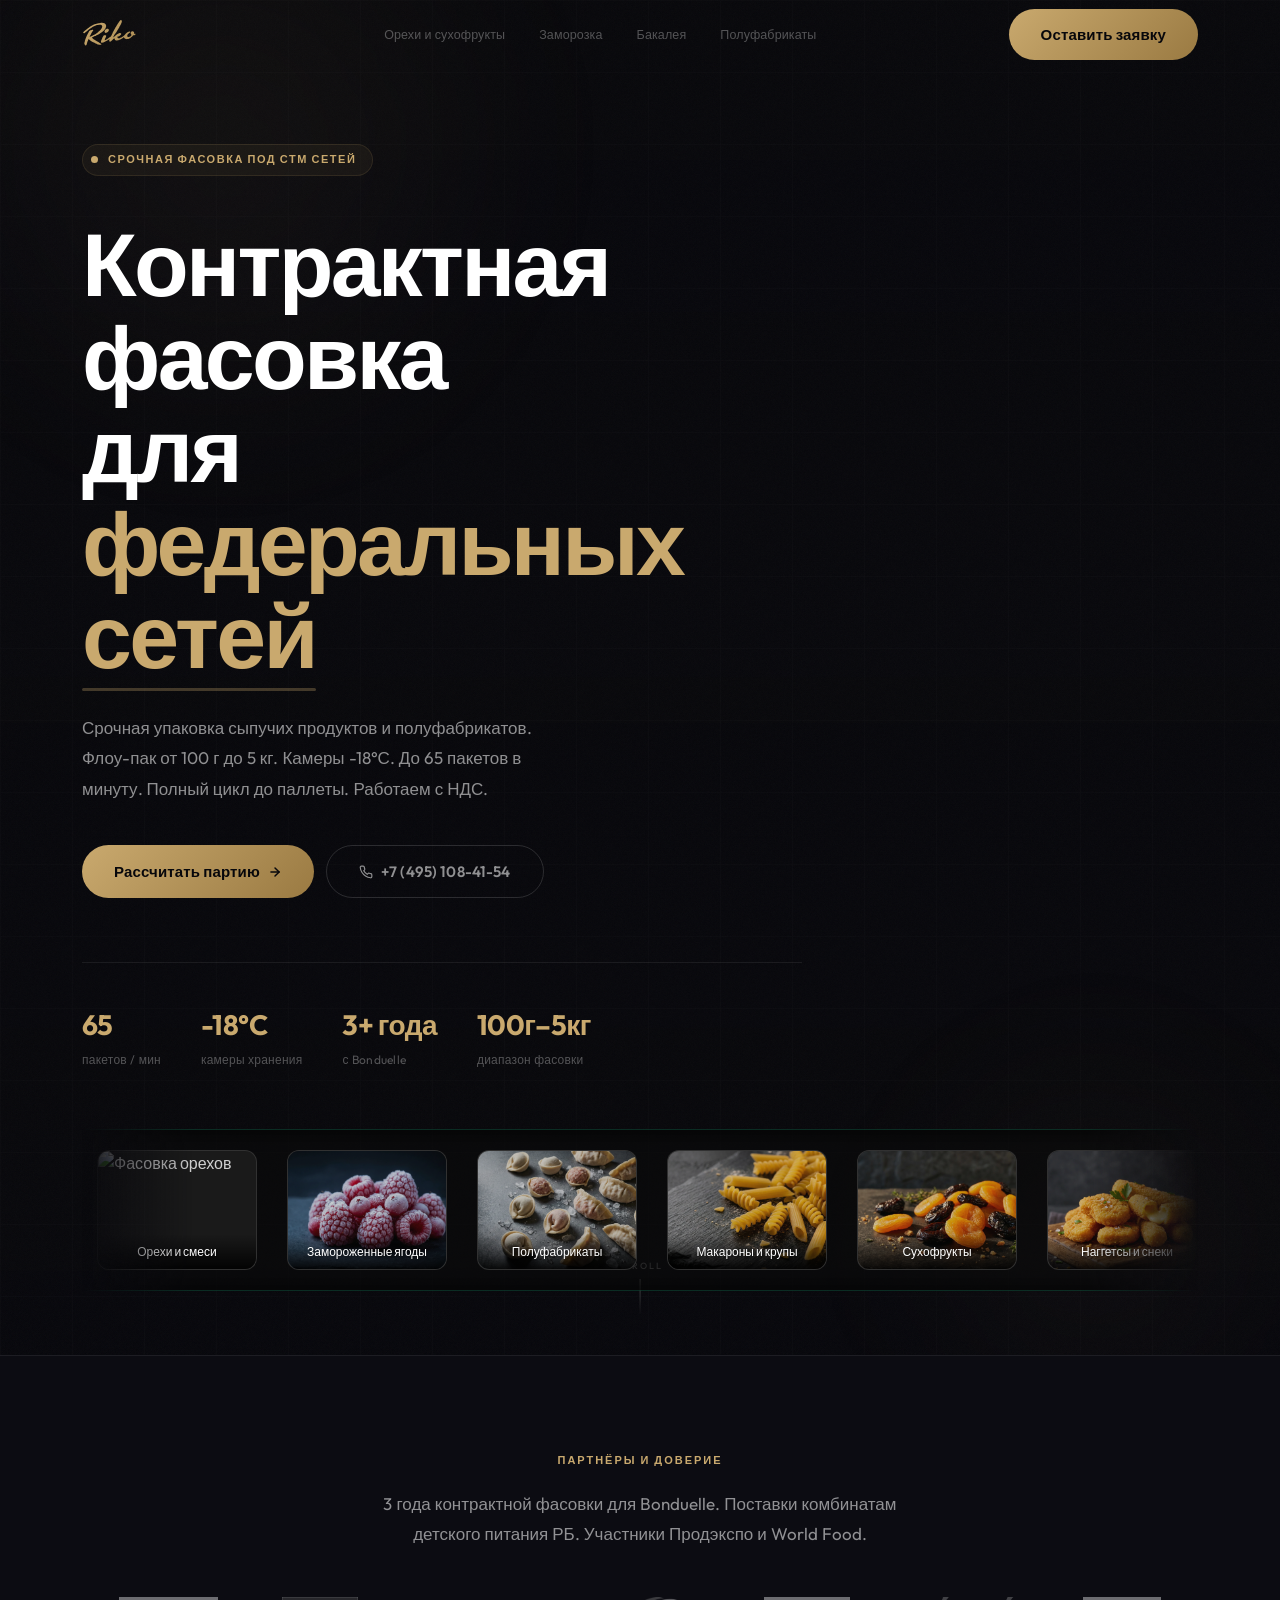
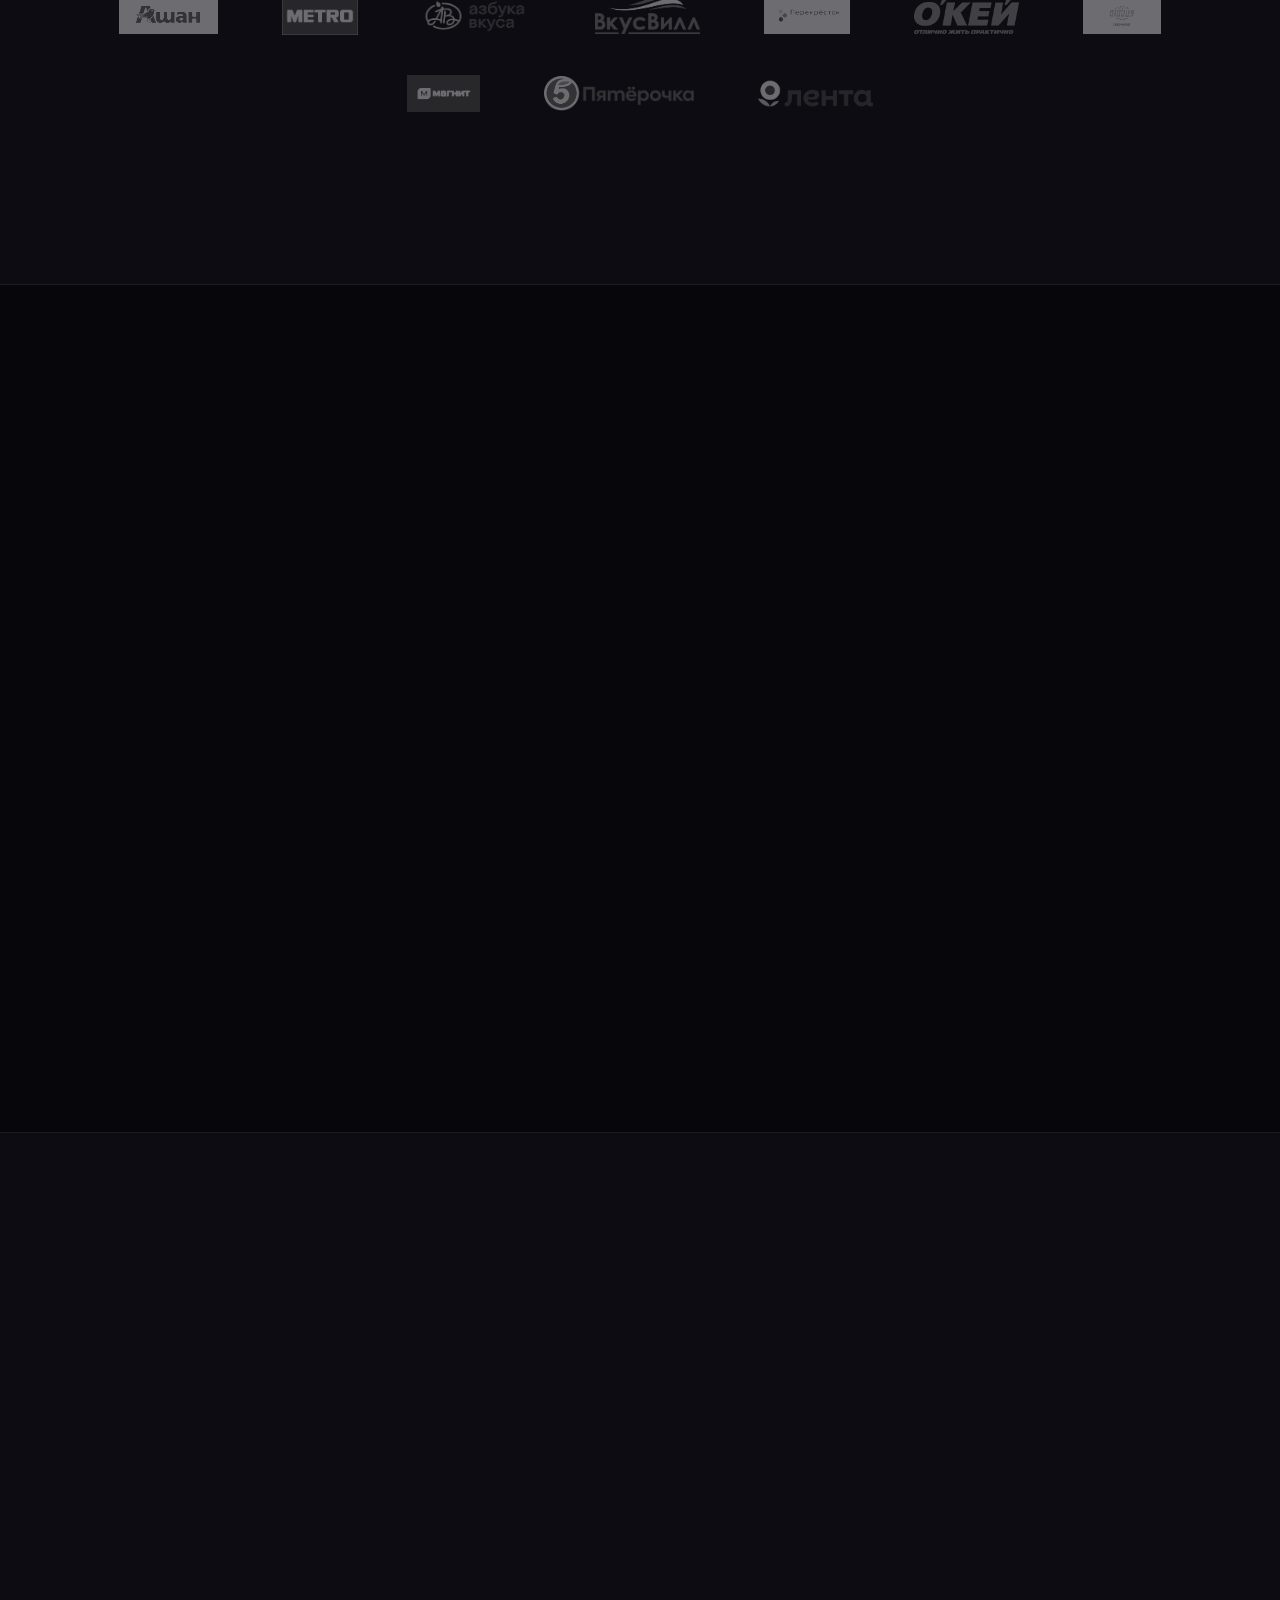
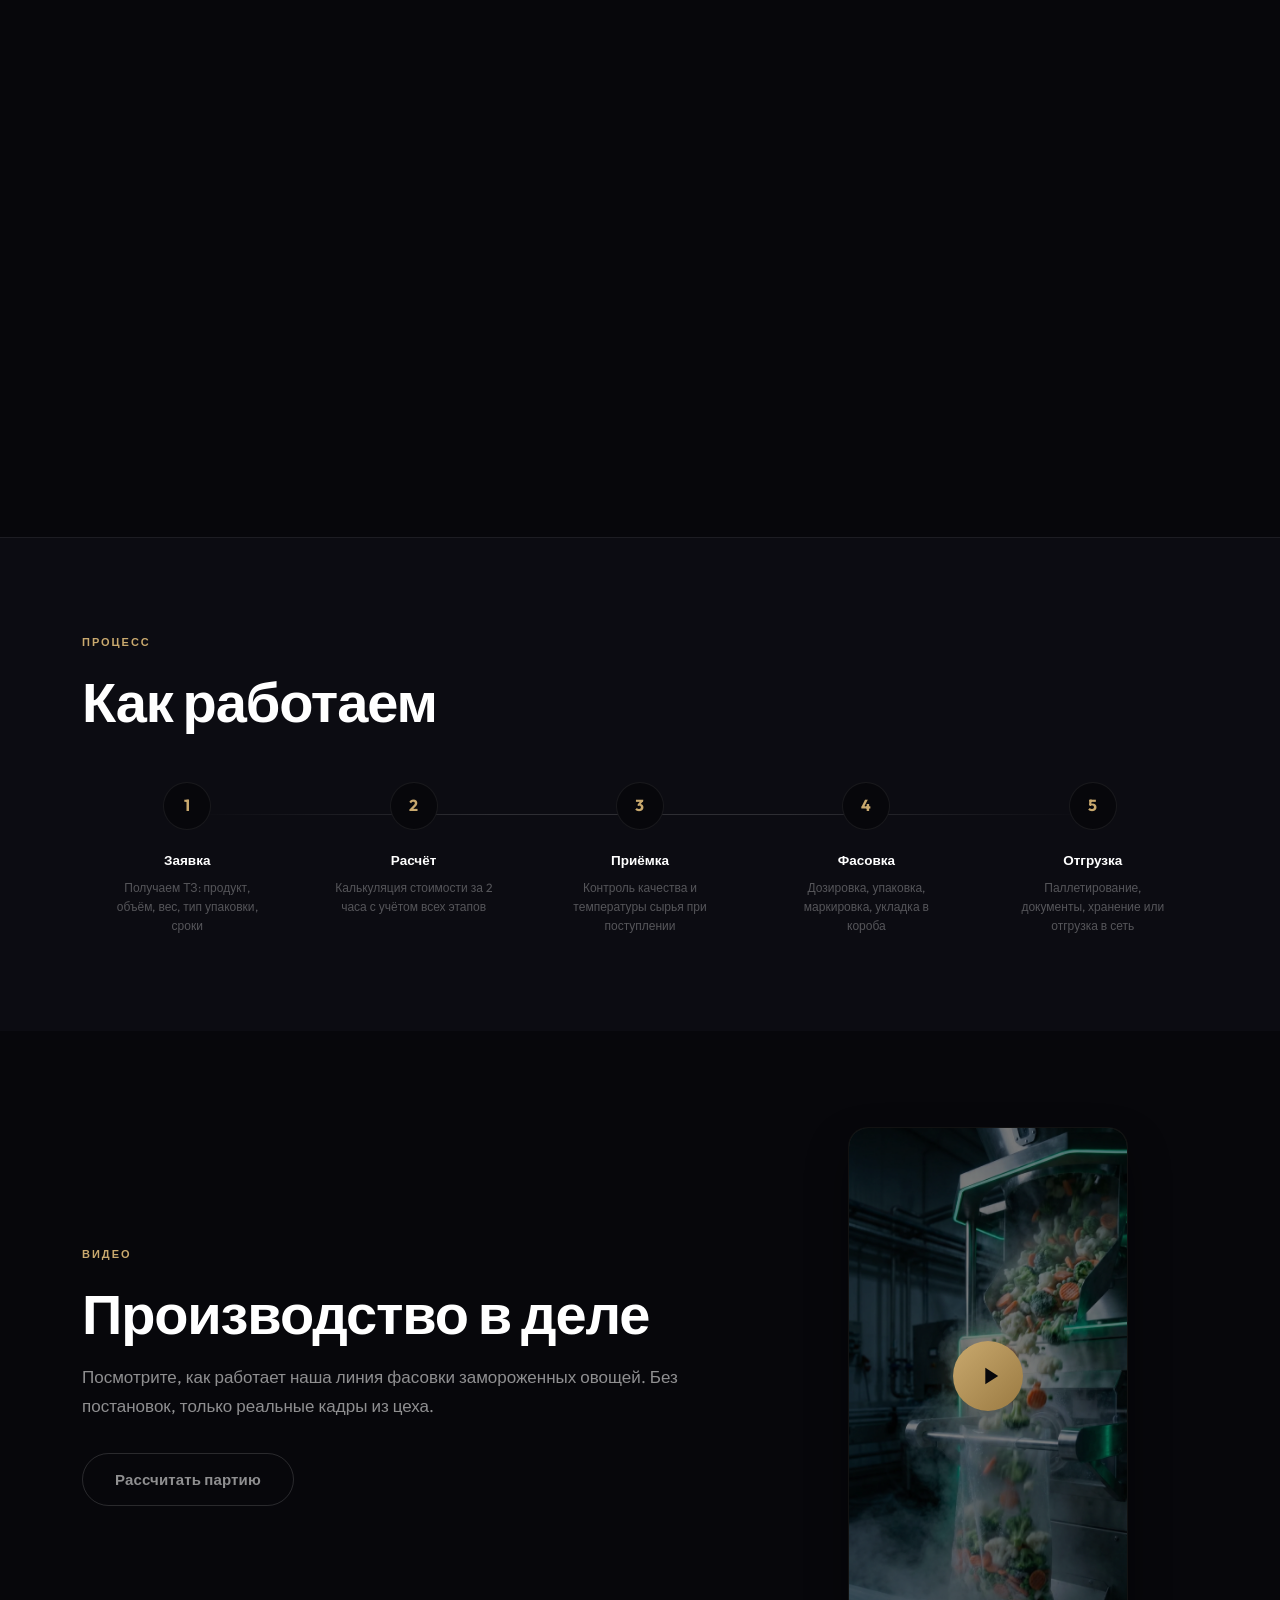
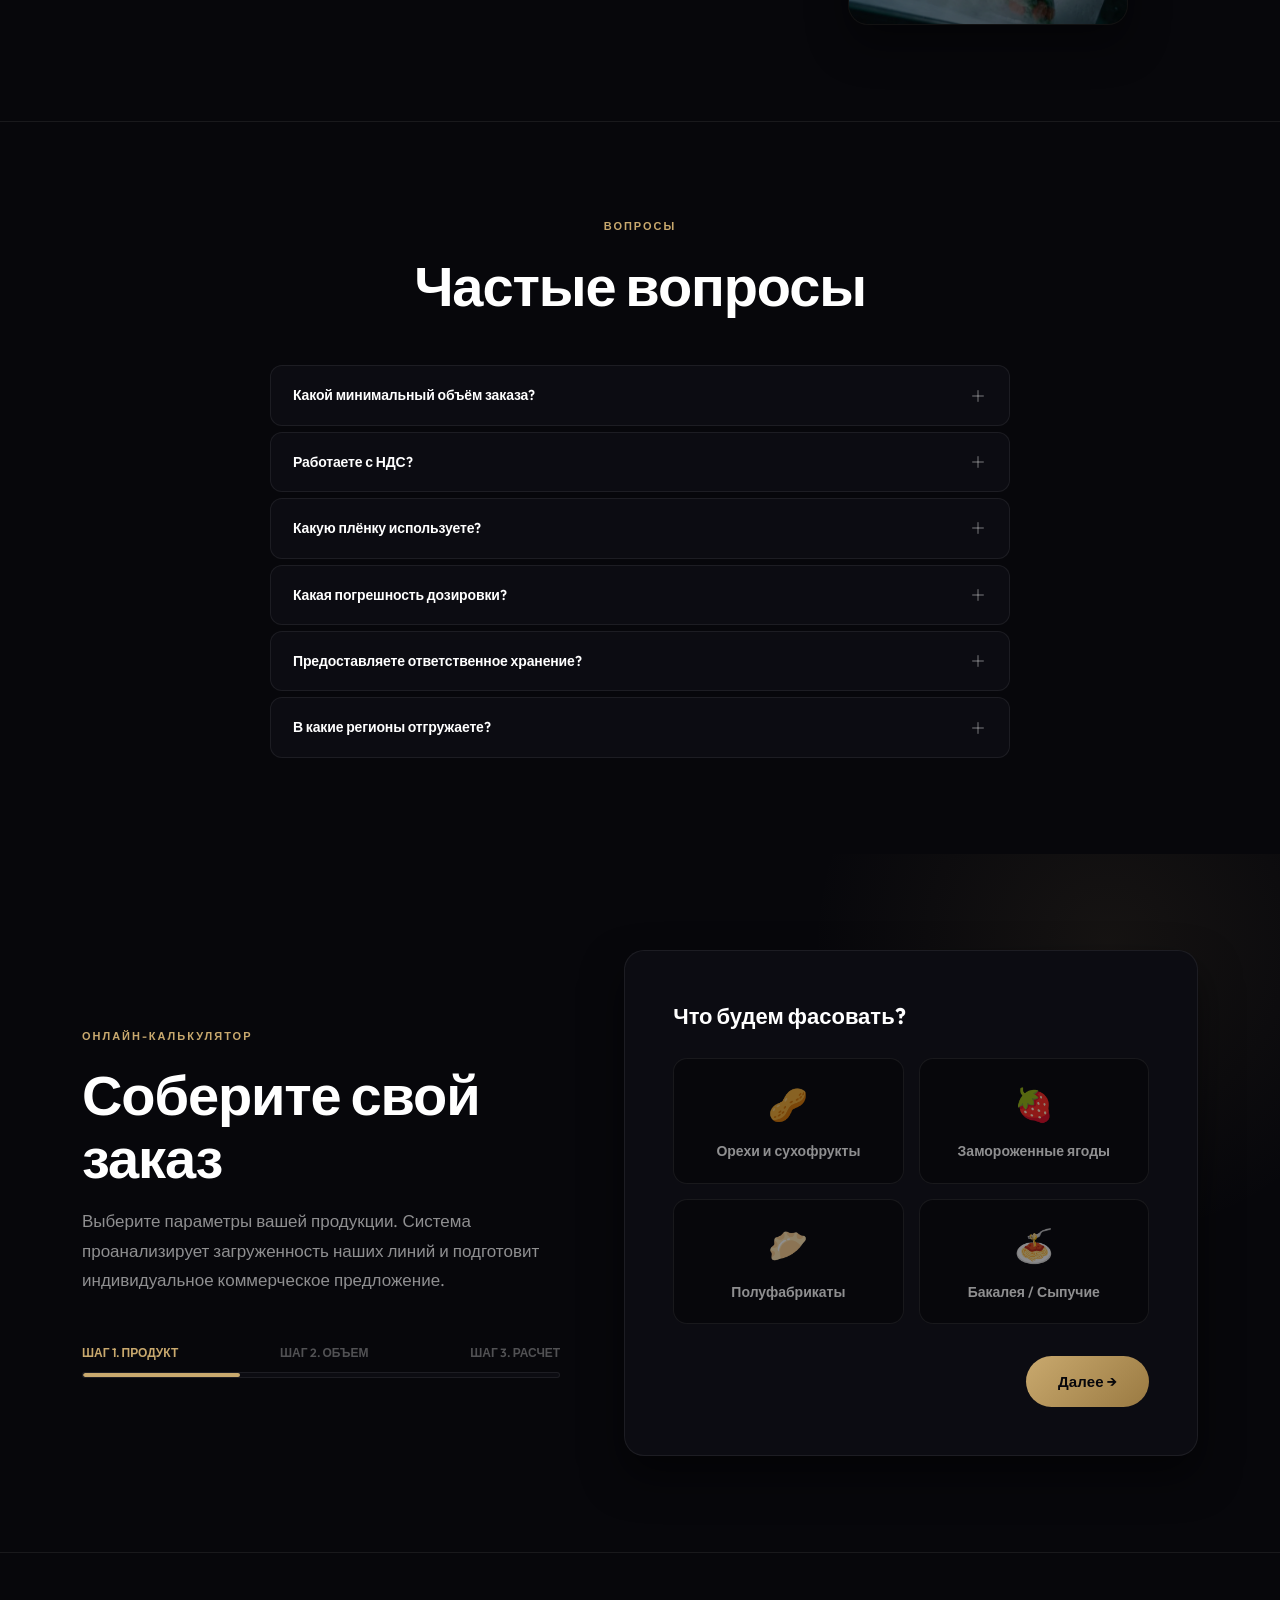
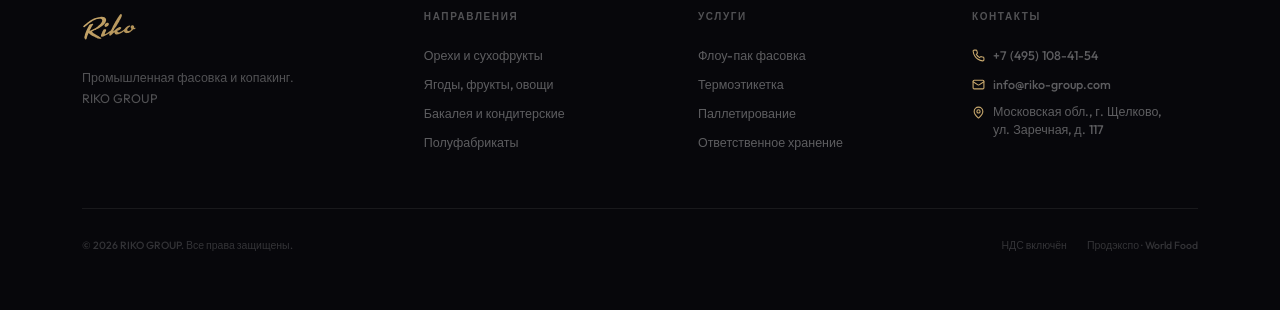
==== index.html @ 2bae49ca "start" ====
<!DOCTYPE html>
<html lang="ru">
<head>
    <meta charset="UTF-8">
    <meta name="viewport" content="width=device-width, initial-scale=1.0">
    <meta name="description" content="RIKO — контрактная промышленная фасовка и копакинг для федеральных сетей. Флоу-пак, камеры -18°С, полный цикл.">

    <title>RIKO — Промышленная фасовка и копакинг</title>

    <!-- Fonts -->
    <link rel="preconnect" href="https://fonts.googleapis.com">
    <link rel="preconnect" href="https://fonts.gstatic.com" crossorigin>
    <link href="https://fonts.googleapis.com/css2?family=Outfit:wght@300;400;500;600;700;800&display=swap" rel="stylesheet">

    <!-- Styles -->
    <link rel="stylesheet" href="css/styles.css">
</head>
<body>


<!-- ====================================================================
     NAVIGATION
     ==================================================================== -->
<nav class="nav" id="nav">
    <div class="container nav-inner">
        <a href="index.html" class="logo">
            <div class="logo-svg"></div>
        </a>

        <div class="nav-links">
            <a href="nuts.html">Орехи и сухофрукты</a>
            <a href="frozen.html">Заморозка</a>
            <a href="grocery.html">Бакалея</a>
            <a href="semifinished.html">Полуфабрикаты</a>
        </div>

        <div class="nav-right">
            <button class="btn btn-gold" onclick="document.getElementById('calc').scrollIntoView({behavior:'smooth'})">
                <span>Оставить заявку</span>
            </button>

            <button class="burger" onclick="toggleMenu()" aria-label="Открыть меню">
                <svg width="22" height="22" viewBox="0 0 24 24" fill="none" stroke="currentColor" stroke-width="2" stroke-linecap="round">
                    <path d="M4 6h16"/><path d="M4 12h16"/><path d="M4 18h16"/>
                </svg>
            </button>
        </div>
    </div>

    <div class="mobile-menu" id="mob">
        <a href="nuts.html">Орехи и сухофрукты</a>
        <a href="frozen.html">Заморозка</a>
        <a href="grocery.html">Бакалея</a>
        <a href="semifinished.html">Полуфабрикаты</a>

        <button class="btn btn-gold" style="margin-top: 1.5rem; width: 100%; justify-content: center;" onclick="toggleMenu(); document.getElementById('calc').scrollIntoView({behavior:'smooth'});">
            Оставить заявку
        </button>
    </div>
</nav>

<!-- ====================================================================
     HERO
     ==================================================================== -->
<section class="hero">

    <div class="hero-bg">
        <div class="hero-grid"></div>
        <div class="hero-noise"></div>
    </div>

    <div class="container" style="position:relative; z-index:2; padding-top:9rem; padding-bottom:4rem;">
        <div class="hero-content">

            <div class="hero-label">
                <div class="hero-label-dot"></div>
                <span>СРОЧНАЯ ФАСОВКА ПОД СТМ СЕТЕЙ</span>
            </div>

            <h1>
                Контрактная фасовка<br>
                для <span class="hl">федеральных сетей</span>
            </h1>

            <p class="hero-sub">
                Срочная упаковка сыпучих продуктов и полуфабрикатов. Флоу-пак от 100 г до 5 кг.
                Камеры -18°С. До 65 пакетов в минуту. Полный цикл до паллеты. Работаем с НДС.
            </p>

            <div class="hero-btns">
                <button class="btn btn-gold" onclick="document.getElementById('calc').scrollIntoView({behavior:'smooth'})">
    Рассчитать партию
                    <svg viewBox="0 0 24 24" fill="none" stroke="currentColor" stroke-width="2.5" stroke-linecap="round">
                        <path d="M5 12h14"/>
                        <path d="m12 5 7 7-7 7"/>
                    </svg>
                </button>
                <button class="btn btn-outline">
                    <svg viewBox="0 0 24 24" fill="none" stroke="currentColor" stroke-width="2" stroke-linecap="round">
                        <path d="M22 16.92v3a2 2 0 0 1-2.18 2 19.79 19.79 0 0 1-8.63-3.07 19.5 19.5 0 0 1-6-6 19.79 19.79 0 0 1-3.07-8.67A2 2 0 0 1 4.11 2h3a2 2 0 0 1 2 1.72 12.84 12.84 0 0 0 .7 2.81 2 2 0 0 1-.45 2.11L8.09 9.91a16 16 0 0 0 6 6l1.27-1.27a2 2 0 0 1 2.11-.45 12.84 12.84 0 0 0 2.81.7A2 2 0 0 1 22 16.92z"/>
                    </svg>
                     +7 (495) 108-41-54
                </button>
            </div>

            <div class="hero-stats">
                <div>
                    <div class="hero-stat-val">65</div>
                    <div class="hero-stat-label">пакетов / мин</div>
                </div>
                <div>
                    <div class="hero-stat-val">-18°C</div>
                    <div class="hero-stat-label">камеры хранения</div>
                </div>
                <div>
                    <div class="hero-stat-val">3+ года</div>
                    <div class="hero-stat-label">с Bonduelle</div>
                </div>
                <div>
                    <div class="hero-stat-val">100г–5кг</div>
                    <div class="hero-stat-label">диапазон фасовки</div>
                </div>
            </div>

        </div> <div class="hero-conveyor-wrapper reveal d5">
            <div class="conveyor-overlay-left"></div>
            <div class="conveyor-overlay-right"></div>

            <div class="hero-conveyor-track">
                <div class="conveyor-item">
                    <img src="img/conveyor_nuts." alt="Фасовка орехов">
                    <span>Орехи и смеси</span>
                </div>
                <div class="conveyor-item">
                    <img src="img/conveyor_berries.webp" alt="Замороженные ягоды">
                    <span>Замороженные ягоды</span>
                </div>
                 <div class="conveyor-item">
                    <img src="img/conveyor_dumplings.webp" alt="Пельмени и полуфабрикаты">
                    <span>Полуфабрикаты</span>
                </div>
                <div class="conveyor-item">
                    <img src="img/conveyor_pasta.webp" alt="Макароны">
                    <span>Макароны и крупы</span>
                </div>
                 <div class="conveyor-item">
                    <img src="img/conveyor_dried_fruits.webp" alt="Сухофрукты курага">
                    <span>Сухофрукты</span>
                </div>
                 <div class="conveyor-item">
                    <img src="img/conveyor_nuggets.webp" alt="Наггетсы">
                    <span>Наггетсы и снеки</span>
                </div>

                <div class="conveyor-item">
                    <img src="img/conveyor_nuts.webp" alt="Фасовка орехов">
                    <span>Орехи и смеси</span>
                </div>
                <div class="conveyor-item">
                    <img src="img/conveyor_berries.webp" alt="Замороженные ягоды">
                    <span>Замороженные ягоды</span>
                </div>
                 <div class="conveyor-item">
                    <img src="img/conveyor_dumplings.webp" alt="Пельмени и полуфабрикаты">
                    <span>Полуфабрикаты</span>
                </div>
                <div class="conveyor-item">
                    <img src="img/conveyor_pasta.webp" alt="Макароны">
                    <span>Макароны и крупы</span>
                </div>
                 <div class="conveyor-item">
                    <img src="img/conveyor_dried_fruits.webp" alt="Сухофрукты курага">
                    <span>Сухофрукты</span>
                </div>
                 <div class="conveyor-item">
                    <img src="img/conveyor_nuggets.webp" alt="Наггетсы">
                    <span>Наггетсы и снеки</span>
                </div>
            </div>
        </div>

    </div> <div class="scroll-hint">
        <span>SCROLL</span>
        <div class="scroll-hint-line"></div>
    </div>

</section>


<!-- ====================================================================
     TRUST / SOCIAL PROOF
     ==================================================================== -->
<section class="trust section">
    <div class="container">

        <!-- Header -->
        <div class="trust-header reveal">
            <p class="section-tag">ПАРТНЁРЫ И ДОВЕРИЕ</p>
            <p class="section-desc">
                3 года контрактной фасовки для Bonduelle. Поставки комбинатам
                детского питания РБ. Участники Продэкспо и World Food.
            </p>
        </div>

        <!-- Partner chips -->
        <div class="partners-grid reveal d1">
            <img src="img/auchan.png" alt="Ашан" class="partner-logo">
            <img src="img/metro.png" alt="Метро" class="partner-logo">
            <img src="img/azbuka-vkusa.png" alt="Азбука Вкуса" class="partner-logo">
            <img src="img/vkusvill.png" alt="ВкусВилл" class="partner-logo">
            <img src="img/perekrestok.png" alt="Перекрёсток" class="partner-logo">
            <img src="img/okey.png" alt="О'КЕЙ" class="partner-logo">
            <img src="img/globus.png" alt="Глобус" class="partner-logo">
            <img src="img/magnit.png" alt="Магнит" class="partner-logo">
            <img src="img/pyaterochka.png" alt="Пятёрочка" class="partner-logo">
            <img src="img/lenta.png" alt="Лента" class="partner-logo">
        </div>

        <!-- Badges -->
        <div class="trust-badges reveal d2">
            <div class="trust-badge">
                <svg viewBox="0 0 24 24" fill="none" stroke="currentColor" stroke-width="2" stroke-linecap="round">
                    <path d="M6 9H4.5a2.5 2.5 0 0 1 0-5H6"/>
                    <path d="M18 9h1.5a2.5 2.5 0 0 0 0-5H18"/>
                    <path d="M4 22h16"/>
                    <path d="M10 14.66V17c0 .55-.47.98-.97 1.21C7.85 18.75 7 20.24 7 22"/>
                    <path d="M14 14.66V17c0 .55.47.98.97 1.21C16.15 18.75 17 20.24 17 22"/>
                    <path d="M18 2H6v7a6 6 0 0 0 12 0V2Z"/>
                </svg>
                Продэкспо
            </div>
            <div class="trust-badge">
                <svg viewBox="0 0 24 24" fill="none" stroke="currentColor" stroke-width="2" stroke-linecap="round">
                    <polygon points="12 2 15.09 8.26 22 9.27 17 14.14 18.18 21.02 12 17.77 5.82 21.02 7 14.14 2 9.27 8.91 8.26 12 2"/>
                </svg>
                World Food
            </div>
            <div class="trust-badge">
                <svg viewBox="0 0 24 24" fill="none" stroke="currentColor" stroke-width="2" stroke-linecap="round">
                    <path d="M20 13c0 5-3.5 7.5-7.66 8.95a1 1 0 0 1-.67-.01C7.5 20.5 4 18 4 13V6a1 1 0 0 1 1-1c2 0 4.5-1.2 6.24-2.72a1.17 1.17 0 0 1 1.52 0C14.51 3.81 17 5 19 5a1 1 0 0 1 1 1z"/>
                </svg>
                Bonduelle — 3 года
            </div>
        </div>

    </div>
</section>


<!-- ====================================================================
     WHY US / ПРЕИМУЩЕСТВА
     ==================================================================== -->
<section class="why section">
    <div class="container">

        <div class="reveal">
            <p class="section-tag">ПРЕИМУЩЕСТВА</p>
            <h2 class="section-heading">Почему RIKO</h2>
        </div>

        <div class="why-grid">

            <div class="why-card reveal d1">
                <div class="why-num">01</div>
                <h3>Одна площадка — весь цикл</h3>
                <p>Фасовка, маркировка, укладка в короба, паллетирование, хранение, отгрузка. Без посредников и лишних звеньев.</p>
            </div>

            <div class="why-card reveal d2">
                <div class="why-num">02</div>
                <h3>Камеры -18°С</h3>
                <p>Собственные морозильные камеры. Непрерывная холодовая цепь для замороженной продукции на каждом этапе.</p>
            </div>

            <div class="why-card reveal d3">
                <div class="why-num">03</div>
                <h3>Скорость и точность</h3>
                <p>До 65 пакетов в минуту. Погрешность дозировки 2–10 гр. Минимум потерь сырья на каждой единице.</p>
            </div>

            <div class="why-card reveal d4">
                <div class="why-num">04</div>
                <h3>Опыт с крупными брендами</h3>
                <p>3+ года с Bonduelle. Поставки комбинатам детского питания. Знаем требования федеральных сетей.</p>
            </div>

            <div class="why-card reveal d5">
                <div class="why-num">05</div>
                <h3>Работа с НДС</h3>
                <p>Полный пакет документов. Прозрачная отчётность для бухгалтерии и закупок. Без сюрпризов при аудите.</p>
            </div>

            <div class="why-card reveal d6">
                <div class="why-num">06</div>
                <h3>Экспорт РБ → РФ → СНГ</h3>
                <p>Логистика в Россию, Казахстан, Узбекистан и другие страны СНГ. Работаем с сетями Беларуси и России.</p>
            </div>

        </div>
    </div>
</section>


<!-- ====================================================================
     CATEGORIES / НАПРАВЛЕНИЯ
     ==================================================================== -->
<section class="categories section">
    <div class="container">

        <div class="reveal">
            <p class="section-tag">НАПРАВЛЕНИЯ</p>
            <h2 class="section-heading">5 направлений фасовки</h2>
        </div>

        <div class="cat-grid">

            <a href="nuts.html" class="cat-card reveal d1">
                <div class="cat-card-glow"></div>
                <div class="cat-inner">
                    <div class="cat-icon">
                        <svg viewBox="0 0 24 24" fill="none" stroke="currentColor" stroke-width="2" stroke-linecap="round">
                            <path d="M11 20A7 7 0 0 1 9.8 6.9C15.5 4.9 17 3.5 17 3.5s2 2 2 5c0 .5 0 1-.1 1.4A7 7 0 0 1 11 20z"/>
                            <path d="M2 21c0-3 1.85-5.36 5.08-6C9.5 14.52 12 13 13 12"/>
                        </svg>
                    </div>
                    <h3>Сухофрукты, орехи и их смеси</h3>
                    <p>Флоу-пак от 20 гр до 3 кг. Орехи, семена, сухофрукты, а также фруктово-ореховые миксы любой сложности.</p>
                    <span class="cat-link">
                        Подробнее
                        <svg viewBox="0 0 24 24" fill="none" stroke="currentColor" stroke-width="2.5" stroke-linecap="round">
                            <path d="M5 12h14"/><path d="m12 5 7 7-7 7"/>
                        </svg>
                    </span>
                </div>
            </a>

            <a href="frozen.html" class="cat-card reveal d2">
                <div class="cat-card-glow"></div>
                <div class="cat-inner">
                    <div class="cat-icon">
                        <svg viewBox="0 0 24 24" fill="none" stroke="currentColor" stroke-width="2" stroke-linecap="round">
                            <path d="M2 12h20"/><path d="M12 2v20"/>
                            <path d="m20 16-4-4 4-4"/><path d="m4 8 4 4-4 4"/>
                            <path d="m16 4-4 4-4-4"/><path d="m8 20 4-4 4 4"/>
                        </svg>
                    </div>
                    <h3>Ягоды, фрукты, овощи и грибы</h3>
                    <p>Мороженые монопродукты и многокомпонентные смеси (до 6 ингредиентов). Камеры -18°С, полная холодовая цепь.</p>
                    <span class="cat-link">
                        Подробнее
                        <svg viewBox="0 0 24 24" fill="none" stroke="currentColor" stroke-width="2.5" stroke-linecap="round">
                            <path d="M5 12h14"/><path d="m12 5 7 7-7 7"/>
                        </svg>
                    </span>
                </div>
            </a>

            <a href="grocery.html" class="cat-card reveal d3">
                <div class="cat-card-glow"></div>
                <div class="cat-inner">
                    <div class="cat-icon">
                        <svg viewBox="0 0 24 24" fill="none" stroke="currentColor" stroke-width="2" stroke-linecap="round">
                            <path d="M12 2a10 10 0 1 0 10 10 4 4 0 0 1-5-5 4 4 0 0 1-5-5"/>
                            <path d="M8.5 8.5v.01"/><path d="M16 15.5v.01"/>
                            <path d="M12 12v.01"/><path d="M11 17v.01"/><path d="M7 14v.01"/>
                        </svg>
                    </div>
                    <h3>Бакалея и кондитерские изделия</h3>
                    <p>Макароны, печенье, сушки, крупы, сахар, соль и приправы. Бережная фасовка хрупкой продукции.</p>
                    <span class="cat-link">
                        Подробнее
                        <svg viewBox="0 0 24 24" fill="none" stroke="currentColor" stroke-width="2.5" stroke-linecap="round">
                            <path d="M5 12h14"/><path d="m12 5 7 7-7 7"/>
                        </svg>
                    </span>
                </div>
            </a>

            <a href="semifinished.html" class="cat-card reveal d4">
                <div class="cat-card-glow"></div>
                <div class="cat-inner">
                    <div class="cat-icon">
                        <svg viewBox="0 0 24 24" fill="none" stroke="currentColor" stroke-width="2" stroke-linecap="round">
                            <path d="M3 2v7c0 1.1.9 2 2 2h4a2 2 0 0 0 2-2V2"/>
                            <path d="M7 2v20"/>
                            <path d="M21 15V2a5 5 0 0 0-5 5v6c0 1.1.9 2 2 2h3zm0 0v7"/>
                        </svg>
                    </div>
                    <h3>Полуфабрикаты</h3>
                    <p>Куриные наггетсы, котлеты, пельмени, гёдза, сырные палочки. Фасовка в флоу-пак пакет и укладка в коробки.</p>
                    <span class="cat-link">
                        Подробнее
                        <svg viewBox="0 0 24 24" fill="none" stroke="currentColor" stroke-width="2.5" stroke-linecap="round">
                            <path d="M5 12h14"/><path d="m12 5 7 7-7 7"/>
                        </svg>
                    </span>
                </div>
            </a>

            <a href="frozen.html" class="cat-card reveal d5">
                <div class="cat-card-glow"></div>
                <div class="cat-inner">
                    <div class="cat-icon">
                        <svg viewBox="0 0 24 24" fill="none" stroke="currentColor" stroke-width="2" stroke-linecap="round">
                            <rect width="12" height="12" x="6" y="6" rx="2"/>
                            <path d="M12 2v4"/><path d="M12 18v4"/><path d="M2 12h4"/><path d="M18 12h4"/>
                            <path d="m4.93 4.93 2.83 2.83"/><path d="m16.24 16.24 2.83 2.83"/>
                            <path d="m4.93 19.07 2.83-2.83"/><path d="m16.24 7.76 2.83-2.83"/>
                        </svg>
                    </div>
                    <h3>Лёд и заморозка на фризере</h3>
                    <p>Фасовка пищевого льда и услуги шоковой заморозки ягод (малина, клюква) непосредственно на фризере.</p>
                    <span class="cat-link">
                        Подробнее
                        <svg viewBox="0 0 24 24" fill="none" stroke="currentColor" stroke-width="2.5" stroke-linecap="round">
                            <path d="M5 12h14"/><path d="m12 5 7 7-7 7"/>
                        </svg>
                    </span>
                </div>
            </a>

        </div>
    </div>
</section>


<!-- ====================================================================
     TECH STATS / ОБОРУДОВАНИЕ
     ==================================================================== -->
<section class="tech section">
    <div class="container">

        <div class="reveal">
            <p class="section-tag">ОБОРУДОВАНИЕ</p>
            <h2 class="section-heading">Технические характеристики</h2>
        </div>

        <!-- Big numbers -->
        <div class="tech-numbers">
            <div class="tech-num reveal d1">
                <div class="tech-val">65</div>
                <div class="tech-unit">пак/мин</div>
                <div class="tech-label">Скорость линии (200 гр)</div>
            </div>
            <div class="tech-num reveal d2">
                <div class="tech-val">-18°C</div>
                <div class="tech-label">Морозильные камеры</div>
            </div>
            <div class="tech-num reveal d3">
                <div class="tech-val">2–10 г</div>
                <div class="tech-label">Погрешность дозировки</div>
            </div>
            <div class="tech-num reveal d4">
                <div class="tech-val">360–590</div>
                <div class="tech-unit">мм</div>
                <div class="tech-label">Ширина плёнки</div>
            </div>
        </div>

        <!-- Detail pills -->
        <div class="tech-details">
            <div class="tech-pill reveal d3">
                <svg viewBox="0 0 24 24" fill="none" stroke="currentColor" stroke-width="2" stroke-linecap="round">
                    <path d="M13 2 3 14h9l-1 8 10-12h-9l1-8z"/>
                </svg>
                <span>Флоу-пак, 3 шва</span>
            </div>
            <div class="tech-pill reveal d4">
                <svg viewBox="0 0 24 24" fill="none" stroke="currentColor" stroke-width="2" stroke-linecap="round">
                    <path d="m7.5 4.27 9 5.15"/>
                    <path d="M21 8a2 2 0 0 0-1-1.73l-7-4a2 2 0 0 0-2 0l-7 4A2 2 0 0 0 3 8v8a2 2 0 0 0 1 1.73l7 4a2 2 0 0 0 2 0l7-4A2 2 0 0 0 21 16Z"/>
                    <path d="m3.3 7 8.7 5 8.7-5"/><path d="M12 22V12"/>
                </svg>
                <span>Полноцветная и прозрачная плёнка</span>
            </div>
            <div class="tech-pill reveal d5">
                <svg viewBox="0 0 24 24" fill="none" stroke="currentColor" stroke-width="2" stroke-linecap="round">
                    <path d="m16 16 3-8 3 8c-.87.65-1.92 1-3 1s-2.13-.35-3-1Z"/>
                    <path d="m2 16 3-8 3 8c-.87.65-1.92 1-3 1s-2.13-.35-3-1Z"/>
                    <path d="M7 21h10"/><path d="M12 3v18"/>
                    <path d="M3 7h2c2 0 5-1 7-2 2 1 5 2 7 2h2"/>
                </svg>
                <span>Фасовка от 100 гр до 5 кг</span>
            </div>
            <div class="tech-pill reveal d5">
                <svg viewBox="0 0 24 24" fill="none" stroke="currentColor" stroke-width="2" stroke-linecap="round">
                    <path d="M21.3 15.3a2.4 2.4 0 0 1 0 3.4l-2.6 2.6a2.4 2.4 0 0 1-3.4 0L2.7 8.7a2.41 2.41 0 0 1 0-3.4l2.6-2.6a2.41 2.41 0 0 1 3.4 0Z"/>
                    <path d="m14.5 12.5 2-2"/>
                </svg>
                <span>Высота пакета — без ограничений</span>
            </div>
            <div class="tech-pill reveal d6">
                <svg viewBox="0 0 24 24" fill="none" stroke="currentColor" stroke-width="2" stroke-linecap="round">
                    <rect width="20" height="5" x="2" y="3" rx="1"/>
                    <path d="M4 8v11a2 2 0 0 0 2 2h12a2 2 0 0 0 2-2V8"/>
                    <path d="M10 12h4"/>
                </svg>
                <span>Термоэтикетка и датирование</span>
            </div>
            <div class="tech-pill reveal d6">
                <svg viewBox="0 0 24 24" fill="none" stroke="currentColor" stroke-width="2" stroke-linecap="round">
                    <path d="M14 18V6a2 2 0 0 0-2-2H4a2 2 0 0 0-2 2v11a1 1 0 0 0 1 1h2"/>
                    <path d="M15 18H9"/>
                    <path d="M19 18h2a1 1 0 0 0 1-1v-3.65a1 1 0 0 0-.22-.624l-3.48-4.35A1 1 0 0 0 17.52 8H14"/>
                    <circle cx="17" cy="18" r="2"/><circle cx="7" cy="18" r="2"/>
                </svg>
                <span>Полный цикл до паллеты + ПРР</span>
            </div>
        </div>

    </div>
</section>

<section class="gallery section">
    <div class="container">

        <div class="gallery-header reveal">
            <div>
                <p class="section-tag">НАШЕ ПРОИЗВОДСТВО</p>
                <h2 class="section-heading">Процесс изнутри</h2>
                <p class="section-desc">Современное оборудование, строгий контроль чистоты и соблюдение температурных режимов на каждом этапе.</p>
            </div>

            <div class="carousel-nav">
                <button class="carousel-btn" onclick="scrollGallery(-1)" aria-label="Назад">
                    <svg viewBox="0 0 24 24" fill="none" stroke="currentColor" stroke-width="2" stroke-linecap="round">
                        <path d="m15 18-6-6 6-6"/>
                    </svg>
                </button>
                <button class="carousel-btn" onclick="scrollGallery(1)" aria-label="Вперед">
                    <svg viewBox="0 0 24 24" fill="none" stroke="currentColor" stroke-width="2" stroke-linecap="round">
                        <path d="m9 18 6-6-6-6"/>
                    </svg>
                </button>
            </div>
        </div>

        <div class="carousel-container reveal d2">
            <div class="carousel-track" id="gallery-track">

                <div class="carousel-slide">
                    <img src="img/production-1.jpg" alt="Линия фасовки">
                </div>
                <div class="carousel-slide">
                    <img src="img/production-2.jpg" alt="Морозильные камеры">
                </div>
                <div class="carousel-slide">
                    <img src="img/production-3.jpg" alt="Процесс маркировки">
                </div>
                <div class="carousel-slide">
                    <img src="img/production-4.jpg" alt="Готовая продукция на паллетах">
                </div>
                </div>
        </div>

    </div>
</section>


<!-- ====================================================================
     PROCESS / КАК РАБОТАЕМ
     ==================================================================== -->
<section class="process section">
    <div class="container">

        <div class="reveal">
            <p class="section-tag">ПРОЦЕСС</p>
            <h2 class="section-heading">Как работаем</h2>
        </div>

        <div class="process-steps">

            <div class="step reveal d1">
                <div class="step-num">1</div>
                <h4>Заявка</h4>
                <p>Получаем ТЗ: продукт, объём, вес, тип упаковки, сроки</p>
            </div>

            <div class="step reveal d2">
                <div class="step-num">2</div>
                <h4>Расчёт</h4>
                <p>Калькуляция стоимости за 2 часа с учётом всех этапов</p>
            </div>

            <div class="step reveal d3">
                <div class="step-num">3</div>
                <h4>Приёмка</h4>
                <p>Контроль качества и температуры сырья при поступлении</p>
            </div>

            <div class="step reveal d4">
                <div class="step-num">4</div>
                <h4>Фасовка</h4>
                <p>Дозировка, упаковка, маркировка, укладка в короба</p>
            </div>

            <div class="step reveal d5">
                <div class="step-num">5</div>
                <h4>Отгрузка</h4>
                <p>Паллетирование, документы, хранение или отгрузка в сеть</p>
            </div>

        </div>
    </div>
</section>

<!-- ====================================================================
     ВИдео
     ==================================================================== -->
<section class="video-section section" id="video" style="background: var(--bg);">
    <div class="container">

        <div class="video-layout">

            <div class="video-text reveal d1">
                <p class="section-tag">ВИДЕО</p>
                <h2 class="section-heading">Производство в деле</h2>
                <p class="section-desc">
                    Посмотрите, как работает наша линия фасовки замороженных овощей.
                    Без постановок, только реальные кадры из цеха.
                </p>
                <button class="btn btn-outline" style="margin-top: 2rem;" onclick="document.getElementById('calc').scrollIntoView({behavior:'smooth'})">
                    Рассчитать партию
                </button>
            </div>

            <div class="video-player-col reveal d2">
                <div class="video-wrapper">
                    <div class="video-cover" id="video-cover" onclick="playVideo()">
                        <img src="img/video-poster.webp" alt="Фасовка замороженных овощей">
                        <div class="play-btn">
                            <svg viewBox="0 0 24 24" fill="currentColor">
                                <path d="M8 5v14l11-7z"/>
                            </svg>
                        </div>
                    </div>
                    <video id="promo-video" controls preload="none">
                        <source src="video/production2.mp4" type="video/mp4">
                        Ваш браузер не поддерживает видео.
                    </video>
                </div>
            </div>

        </div>

    </div>
</section>

<!-- ====================================================================
     FAQ / ЧАСТЫЕ ВОПРОСЫ
     ==================================================================== -->
<section class="faq section">
    <div class="container">

        <div class="reveal" style="text-align: center;">
            <p class="section-tag">ВОПРОСЫ</p>
            <h2 class="section-heading">Частые вопросы</h2>
        </div>

        <div class="faq-list">

            <!-- Q1 -->
            <div class="faq-item reveal d1">
                <div class="faq-q" onclick="toggleFaq(this)">
                    <span>Какой минимальный объём заказа?</span>
                    <svg viewBox="0 0 24 24" fill="none" stroke="currentColor" stroke-width="2" stroke-linecap="round">
                        <path d="M12 5v14"/><path d="M5 12h14"/>
                    </svg>
                </div>
                <div class="faq-a">
                    <p>Минимальный объём обсуждается индивидуально и зависит от типа продукции и упаковки. Мы ориентированы на крупные и регулярные партии для загрузки линий.</p>
                </div>
            </div>

            <!-- Q2 -->
            <div class="faq-item reveal d2">
                <div class="faq-q" onclick="toggleFaq(this)">
                    <span>Работаете с НДС?</span>
                    <svg viewBox="0 0 24 24" fill="none" stroke="currentColor" stroke-width="2" stroke-linecap="round">
                        <path d="M12 5v14"/><path d="M5 12h14"/>
                    </svg>
                </div>
                <div class="faq-a">
                    <p>Да. Полный пакет документов с НДС. Прозрачная отчётность, соответствующая требованиям федеральных и региональных сетей.</p>
                </div>
            </div>

            <!-- Q3 -->
            <div class="faq-item reveal d3">
                <div class="faq-q" onclick="toggleFaq(this)">
                    <span>Какую плёнку используете?</span>
                    <svg viewBox="0 0 24 24" fill="none" stroke="currentColor" stroke-width="2" stroke-linecap="round">
                        <path d="M12 5v14"/><path d="M5 12h14"/>
                    </svg>
                </div>
                <div class="faq-a">
                    <p>Флоу-пак с 3 швами. Полноцветная брендированная или прозрачная плёнка. Ширина рулона 360–590 мм, высота пакета без ограничений. Плёнку может предоставить заказчик или мы закупим по ТЗ.</p>
                </div>
            </div>

            <!-- Q4 -->
            <div class="faq-item reveal d4">
                <div class="faq-q" onclick="toggleFaq(this)">
                    <span>Какая погрешность дозировки?</span>
                    <svg viewBox="0 0 24 24" fill="none" stroke="currentColor" stroke-width="2" stroke-linecap="round">
                        <path d="M12 5v14"/><path d="M5 12h14"/>
                    </svg>
                </div>
                <div class="faq-a">
                    <p>2–10 граммов в зависимости от типа продукта и веса порции. Для порций 200 гр типичная погрешность составляет 2–4 гр.</p>
                </div>
            </div>

            <!-- Q5 -->
            <div class="faq-item reveal d5">
                <div class="faq-q" onclick="toggleFaq(this)">
                    <span>Предоставляете ответственное хранение?</span>
                    <svg viewBox="0 0 24 24" fill="none" stroke="currentColor" stroke-width="2" stroke-linecap="round">
                        <path d="M12 5v14"/><path d="M5 12h14"/>
                    </svg>
                </div>
                <div class="faq-a">
                    <p>Да. Собственные камеры хранения, включая морозильные (-18°С). Готовая продукция хранится до момента отгрузки в сеть или на склад заказчика.</p>
                </div>
            </div>

            <!-- Q6 -->
            <div class="faq-item reveal d6">
                <div class="faq-q" onclick="toggleFaq(this)">
                    <span>В какие регионы отгружаете?</span>
                    <svg viewBox="0 0 24 24" fill="none" stroke="currentColor" stroke-width="2" stroke-linecap="round">
                        <path d="M12 5v14"/><path d="M5 12h14"/>
                    </svg>
                </div>
                <div class="faq-a">
                    <p>Беларусь, Россия (все федеральные округа), страны СНГ — Казахстан, Узбекистан и другие. Работаем как с сетями РБ, так и с федеральными сетями РФ.</p>
                </div>
            </div>

        </div>
    </div>
</section>


<!-- ====================================================================
     FORM / ЗАЯВКА
     ==================================================================== -->
<section class="calc-section section" id="calc">
    <div class="calc-glow"></div>

    <div class="container">
        <div class="calc-wrap reveal">

            <div class="calc-info">
                <p class="section-tag">ОНЛАЙН-КАЛЬКУЛЯТОР</p>
                <h2 class="section-heading">Соберите свой заказ</h2>
                <p class="section-desc">
                    Выберите параметры вашей продукции. Система проанализирует загруженность наших линий и подготовит индивидуальное коммерческое предложение.
                </p>

                <div class="calc-progress">
                    <div class="progress-labels">
                        <span class="active" id="label-1">Шаг 1. Продукт</span>
                        <span id="label-2">Шаг 2. Объем</span>
                        <span id="label-3">Шаг 3. Расчет</span>
                    </div>
                    <div class="progress-track">
                        <div class="progress-fill" id="progress-fill" style="width: 33%;"></div>
                    </div>
                </div>
            </div>

            <div class="calc-box">

                <div class="calc-step active" id="step-1">
                    <h3>Что будем фасовать?</h3>
                    <div class="calc-grid">
                        <div class="calc-card" onclick="selectOption(this, 'product')">
                            <span class="calc-icon">🥜</span>
                            <span>Орехи и сухофрукты</span>
                        </div>
                        <div class="calc-card" onclick="selectOption(this, 'product')">
                            <span class="calc-icon">🍓</span>
                            <span>Замороженные ягоды</span>
                        </div>
                        <div class="calc-card" onclick="selectOption(this, 'product')">
                            <span class="calc-icon">🥟</span>
                            <span>Полуфабрикаты</span>
                        </div>
                        <div class="calc-card" onclick="selectOption(this, 'product')">
                            <span class="calc-icon">🍝</span>
                            <span>Бакалея / Сыпучие</span>
                        </div>
                    </div>
                    <button class="btn btn-gold calc-next" onclick="nextStep(2)">Далее →</button>
                </div>

                <div class="calc-step" id="step-2">
                    <h3>Параметры партии</h3>

                    <div class="calc-group">
                        <label>Вес одного пакета (флоу-пак):</label>
                        <div class="calc-pills">
                            <div class="calc-pill" onclick="selectOption(this, 'weight')">До 200 г</div>
                            <div class="calc-pill" onclick="selectOption(this, 'weight')">200 г - 1 кг</div>
                            <div class="calc-pill" onclick="selectOption(this, 'weight')">1 кг - 5 кг</div>
                        </div>
                    </div>

                    <div class="calc-group" style="margin-top: 20px;">
                        <label>Ориентировочный объем в месяц:</label>
                        <div class="calc-pills">
                            <div class="calc-pill" onclick="selectOption(this, 'volume')">До 1 тонны</div>
                            <div class="calc-pill" onclick="selectOption(this, 'volume')">1 - 5 тонн</div>
                            <div class="calc-pill" onclick="selectOption(this, 'volume')">Более 5 тонн</div>
                        </div>
                    </div>

                    <div class="calc-actions">
                        <button class="btn btn-outline" onclick="nextStep(1)">← Назад</button>
                        <button class="btn btn-gold calc-next" onclick="startCalculation()">Рассчитать стоимость</button>
                    </div>
                </div>

                <div class="calc-step" id="step-3">

                    <div id="calc-loader" class="calc-loader">
                        <div class="spinner"></div>
                        <h3 class="pulsate">Анализируем производственные мощности...</h3>
                        <p>Подбираем оптимальную упаковочную линию</p>
                    </div>

                    <div id="calc-result" class="calc-result" style="display: none;">
                        <h3>✅ Линия готова к запуску!</h3>
                        <p class="result-desc">Мы зафиксировали ваши параметры. Оставьте номер телефона — наш технолог перезвонит вам в течение 15 минут, задаст пару уточняющих вопросов и назовет точную цену за партию.</p>

                        <form onsubmit="handleFinalSubmit(event)">
                            <div class="field">
                                <input type="text" placeholder="Ваше имя" required>
                            </div>
                            <div class="field">
                                <input type="tel" placeholder="+375 (XX) XXX-XX-XX" required>
                            </div>
                            <button type="submit" class="btn btn-gold" style="width: 100%; justify-content: center;">
                                Получить расчет
                                <svg viewBox="0 0 24 24" fill="none" stroke="currentColor" stroke-width="2.5" stroke-linecap="round"><path d="M5 12h14"/><path d="m12 5 7 7-7 7"/></svg>
                            </button>
                        </form>
                    </div>

                </div>

            </div>
        </div>
    </div>
</section>


<!-- ====================================================================
     FOOTER
     ==================================================================== -->
<footer class="footer section" style="padding: 3.5rem 0;">
    <div class="container">

        <div class="footer-grid">

            <div class="footer-brand">
                <a href="index.html" class="logo">
                    <div class="logo-svg"></div>
                </a>
                <p>Промышленная фасовка и копакинг.<br>RIKO GROUP</p>
            </div>

            <div>
                <h4>Направления</h4>
                <div class="footer-links">
                    <a href="nuts.html">Орехи и сухофрукты</a>
                    <a href="frozen.html">Ягоды, фрукты, овощи</a>
                    <a href="grocery.html">Бакалея и кондитерские</a>
                    <a href="semifinished.html">Полуфабрикаты</a>
                </div>
            </div>

            <div>
                <h4>Услуги</h4>
                <div class="footer-links">
                    <span>Флоу-пак фасовка</span>
                    <span>Термоэтикетка</span>
                    <span>Паллетирование</span>
                    <span>Ответственное хранение</span>
                </div>
            </div>

            <div>
                <h4>Контакты</h4>
                <div class="footer-links">
                    <div class="contact-row">
                        <svg viewBox="0 0 24 24" fill="none" stroke="currentColor" stroke-width="2" stroke-linecap="round">
                            <path d="M22 16.92v3a2 2 0 0 1-2.18 2 19.79 19.79 0 0 1-8.63-3.07 19.5 19.5 0 0 1-6-6 19.79 19.79 0 0 1-3.07-8.67A2 2 0 0 1 4.11 2h3a2 2 0 0 1 2 1.72 12.84 12.84 0 0 0 .7 2.81 2 2 0 0 1-.45 2.11L8.09 9.91a16 16 0 0 0 6 6l1.27-1.27a2 2 0 0 1 2.11-.45 12.84 12.84 0 0 0 2.81.7A2 2 0 0 1 22 16.92z"/>
                        </svg>
                        <a href="tel:+74951084154">+7 (495) 108-41-54</a>
                    </div>
                    <div class="contact-row">
                        <svg viewBox="0 0 24 24" fill="none" stroke="currentColor" stroke-width="2" stroke-linecap="round">
                            <rect width="20" height="16" x="2" y="4" rx="2"/>
                            <path d="m22 7-8.97 5.7a1.94 1.94 0 0 1-2.06 0L2 7"/>
                        </svg>
                        <a href="mailto:info@riko-group.com">info@riko-group.com</a>
                    </div>
                    <div class="contact-row" style="align-items: flex-start;">
                        <svg viewBox="0 0 24 24" fill="none" stroke="currentColor" stroke-width="2" stroke-linecap="round" style="margin-top: 3px;">
                            <path d="M20 10c0 4.993-5.539 10.193-7.399 11.799a1 1 0 0 1-1.202 0C9.539 20.193 4 14.993 4 10a8 8 0 0 1 16 0"/>
                            <circle cx="12" cy="10" r="3"/>
                        </svg>
                        <span style="line-height: 1.4;">Московская обл., г. Щелково,<br>ул. Заречная, д. 117</span>
                    </div>
                </div>
            </div>

        </div>

        <div class="footer-bottom">
            <span>© 2026 RIKO GROUP. Все права защищены.</span>
            <div style="display: flex; gap: 20px;">
                <span>НДС включён</span>
                <span>Продэкспо · World Food</span>
            </div>
        </div>

    </div>
</footer>


<!-- Scripts -->
<script src="js/main.js"></script>

</body>
</html>
---- css/styles.css ----
/**
 * RIKO — Промышленная фасовка и копакинг
 * Главная страница / styles.css
 *
 * Содержание:
 *   1. Reset & Variables
 *   2. Animations & Reveal
 *   3. Utility Classes
 *   4. Buttons
 *   5. Navigation
 *   6. Hero
 *   7. Trust / Social Proof
 *   8. Why Us
 *   9. Categories
 *  10. Tech Stats
 *  11. Process
 *  12. FAQ
 *  ice-product.webp. Form / CTA
 *  14. Footer
 *  15. Responsive (Tablet)
 *  16. Responsive (Mobile)
 */


/* region 1. RESET & VARIABLES ============================================= */

*,
*::before,
*::after {
    box-sizing: border-box;
    margin: 0;
    padding: 0;
}

:root {
    /* Backgrounds */
    --bg:           #07070b;
    --bg-card:      #0c0c12;
    --bg-elevated:  #111118;

    /* Accent */
    --gold:         #c9a96e;
    --gold-light:   #e0c78f;
    --gold-dark:    #9a7a42;

    /* Typography */
    --text:           #ffffff;
    --text-secondary: rgba(255, 255, 255, 0.55);
    --text-muted:     rgba(255, 255, 255, 0.30);

    /* Borders */
    --border:       rgba(255, 255, 255, 0.07);
    --border-hover: rgba(255, 255, 255, 0.14);

    /* Layout */
    --font: 'Outfit', sans-serif;
    --max-w: 1180px;
    --ease: cubic-bezier(0.16, 1, 0.3, 1);
}

html {
    scroll-behavior: smooth;
}

body {
    font-family: var(--font);
    background: var(--bg);
    color: var(--text);
    line-height: 1.6;
    overflow-x: hidden;
    -webkit-font-smoothing: antialiased;
}

a {
    text-decoration: none;
    color: inherit;
}

button {
    font-family: var(--font);
    cursor: pointer;
    border: none;
    background: none;
}

::selection {
    background: rgba(201, 169, 110, 0.3);
    color: #fff;
}

::-webkit-scrollbar {
    width: 5px;
}

::-webkit-scrollbar-track {
    background: var(--bg);
}

::-webkit-scrollbar-thumb {
    background: rgba(201, 169, 110, 0.2);
    border-radius: 10px;
}

/* endregion */


/* region 2. ANIMATIONS & REVEAL =========================================== */

@keyframes heroFade {
    from { opacity: 0; transform: translateY(50px); }
    to   { opacity: 1; transform: none; }
}

@keyframes lineGrow {
    from { height: 0; }
    to   { height: 36px; }
}

@keyframes countUp {
    from { opacity: 0; transform: translateY(20px); }
    to   { opacity: 1; transform: none; }
}

@keyframes shimmer {
    0%   { background-position: -200% 0; }
    100% { background-position:  200% 0; }
}

@keyframes float {
    0%, 100% { transform: translateY(0); }
    50%      { transform: translateY(-8px); }
}

/* Scroll reveal base */
.reveal {
    opacity: 0;
    transform: translateY(44px);
    transition:
        opacity 0.9s var(--ease),
        transform 0.9s var(--ease);
}

.reveal.vis {
    opacity: 1;
    transform: none;
}

/* Stagger delays */
.d1 { transition-delay: 0.08s; }
.d2 { transition-delay: 0.16s; }
.d3 { transition-delay: 0.24s; }
.d4 { transition-delay: 0.32s; }
.d5 { transition-delay: 0.40s; }
.d6 { transition-delay: 0.48s; }
.d7 { transition-delay: 0.56s; }
.d8 { transition-delay: 0.64s; }

/* endregion */


/* region 3. UTILITY CLASSES =============================================== */

.container {
    max-width: var(--max-w);
    margin: 0 auto;
    padding-left: 2rem;
    padding-right: 2rem;
}

.section {
    padding: 6rem 0;
}

.section-tag {
    font-size: 11px;
    letter-spacing: 0.18em;
    color: var(--gold);
    font-weight: 600;
    margin-bottom: 1.2rem;
    text-transform: uppercase;
}

.section-heading {
    font-size: clamp(1.8rem, 4vw, 3rem);
    font-weight: 700;
    line-height: 1.12;
    letter-spacing: -0.02em;
    margin-bottom: 1rem;
}

.section-desc {
    font-size: 15px;
    color: var(--text-secondary);
    max-width: 500px;
    line-height: 1.75;
}

.gold-line {
    width: 40px;
    height: 2px;
    background: var(--gold);
    border-radius: 2px;
    margin-bottom: 2rem;
}

.divider {
    border: none;
    border-top: 1px solid var(--border);
    margin: 0;
}

/* endregion */


/* region 4. BUTTONS ======================================================= */

.btn {
    display: inline-flex;
    align-items: center;
    gap: 8px;
    padding: 14px 28px;
    border-radius: 60px;
    font-size: 13px;
    font-weight: 600;
    letter-spacing: 0.01em;
    transition: all 0.35s var(--ease);
}

.btn svg {
    width: 14px;
    height: 14px;
    flex-shrink: 0;
}

.btn-gold {
    background: linear-gradient(135deg, var(--gold), var(--gold-dark));
    color: var(--bg);
}

.btn-gold:hover {
    transform: translateY(-2px);
    box-shadow: 0 8px 30px rgba(201, 169, 110, 0.25);
}

.btn-outline {
    border: 1px solid var(--border-hover);
    color: var(--text-secondary);
}

.btn-outline:hover {
    background: rgba(255, 255, 255, 0.04);
    color: var(--text);
    border-color: rgba(255, 255, 255, 0.25);
}

/* endregion */


/* region 5. NAVIGATION ==================================================== */

.nav {
    position: fixed;
    top: 0;
    left: 0;
    right: 0;
    z-index: 100;
    transition: all 0.45s ease;
}

.nav.scrolled {
    background: rgba(7, 7, 11, 0.88);
    backdrop-filter: blur(24px) saturate(180%);
    border-bottom: 1px solid var(--border);
}

.nav-inner {
    display: flex;
    align-items: center;
    justify-content: space-between;
    height: 68px;
}

/* Logo */
.logo {
    display: flex;
    align-items: center;
    gap: 10px;
}

/* Вставляем SVG-логотип и красим в золотой */
.logo-svg {
    display: block;
    width: 110px;  /* Ширину подберешь на глаз, чтобы лого не был огромным */
    height: 38px;  /* Высоту тоже можно слегка покрутить */

    /* Заливаем форму фирменным золотым градиентом проекта */
    background: linear-gradient(135deg, var(--gold), var(--gold-dark));

    /* Маска: берем форму из твоего файла rikologo.svg */
    -webkit-mask: url('../img/rikologo.svg') no-repeat left center / contain;
    mask: url('../img/rikologo.svg') no-repeat left center / contain;

    transition: all 0.3s ease;
}

/* Эффект при наведении на логотип (становится чуть ярче) */
.logo:hover .logo-svg {
    background: linear-gradient(135deg, var(--gold-light), var(--gold));
    transform: scale(1.02);
}

/* Nav links */
.nav-links {
    display: flex;
    gap: 2px;
}

.nav-links a {
    padding: 7px 16px;
    font-size: 12.5px;
    font-weight: 500;
    color: var(--text-muted);
    border-radius: 50px;
    transition: all 0.3s;
    letter-spacing: 0.01em;
}

.nav-links a:hover,
.nav-links a.active {
    color: var(--gold);
    background: rgba(201, 169, 110, 0.07);
}

.nav-right {
    display: flex;
    align-items: center;
    gap: 10px;
}

/* Burger */
.burger {
    display: none;
    background: none;
    border: none;
    color: var(--text-secondary);
    cursor: pointer;
    padding: 4px;
}

/* Mobile menu */
.mobile-menu {
    display: none;
    position: fixed;
    top: 68px;
    left: 0;
    right: 0;
    background: rgba(7, 7, 11, 0.97);
    backdrop-filter: blur(20px);
    padding: 1rem 1.5rem 1.5rem;
    border-bottom: 1px solid var(--border);
}

.mobile-menu.open {
    display: block;
}

.mobile-menu a {
    display: block;
    padding: 12px 14px;
    font-size: 14px;
    font-weight: 500;
    color: var(--text-secondary);
    border-radius: 10px;
    transition: all 0.3s;
}

.mobile-menu a:hover {
    color: var(--gold);
    background: rgba(201, 169, 110, 0.06);
}

/* endregion */


/* region 6. HERO ========================================================== */

.hero {
    position: relative;
    /* Уменьшили высоту на 30%. Было 100vh, стало 70vh */
    min-height: 70vh;
    display: flex;
    align-items: center;
    overflow: hidden;
}

/* Background layers */
.hero-bg {
    position: absolute;
    inset: 0;
    z-index: 0;
    /* Добавили темный градиент-затемнение поверх твоей фотографии */
    background:
        linear-gradient(to bottom, rgba(7, 7, 11, 0.6) 0%, rgba(7, 7, 11, 0.95) 100%),
        url('../img/hero-bg.jpg') center center / cover no-repeat;
}

.hero-bg::before {
    content: '';
    position: absolute;
    width: 700px;
    height: 700px;
    top: -15%;
    left: -10%;
    border-radius: 50%;
    background: radial-gradient(circle, rgba(201, 169, 110, 0.06), transparent 70%);
    filter: blur(60px);
}

.hero-bg::after {
    content: '';
    position: absolute;
    width: 500px;
    height: 500px;
    bottom: -10%;
    right: -5%;
    border-radius: 50%;
    background: radial-gradient(circle, rgba(201, 169, 110, 0.04), transparent 70%);
    filter: blur(60px);
}

.hero-grid {
    position: absolute;
    inset: 0;
    opacity: 0.018;
    background-image:
        linear-gradient(rgba(255, 255, 255, 0.6) 1px, transparent 1px),
        linear-gradient(90deg, rgba(255, 255, 255, 0.6) 1px, transparent 1px);
    background-size: 72px 72px;
}

.hero-noise {
    position: absolute;
    inset: 0;
    opacity: 0.03;
    background: url("data:image/svg+xml,%3Csvg viewBox='0 0 256 256' xmlns='http://www.w3.org/2000/svg'%3E%3Cfilter id='n'%3E%3CfeTurbulence type='fractalNoise' baseFrequency='0.85' numOctaves='4' stitchTiles='stitch'/%3E%3C/filter%3E%3Crect width='100%25' height='100%25' filter='url(%23n)' opacity='1'/%3E%3C/svg%3E");
    background-size: 128px 128px;
}

/* Hero content */
.hero-content {
    position: relative;
    z-index: 2;
    max-width: 720px;
}

.hero-label {
    display: inline-flex;
    align-items: center;
    gap: 10px;
    padding: 6px 16px 6px 8px;
    border-radius: 50px;
    background: rgba(201, 169, 110, 0.06);
    border: 1px solid rgba(201, 169, 110, 0.12);
    margin-bottom: 2.5rem;
    animation: heroFade 1s var(--ease) 0.1s both;
}

.hero-label-dot {
    width: 7px;
    height: 7px;
    border-radius: 50%;
    background: var(--gold);
}

.hero-label span {
    font-size: 11px;
    letter-spacing: 0.14em;
    color: var(--gold);
    font-weight: 600;
}

.hero h1 {
    font-size: clamp(2.6rem, 6.5vw, 5.4rem);
    font-weight: 800;
    line-height: 1.04;
    letter-spacing: -0.03em;
    margin-bottom: 2rem;
    animation: heroFade 1s var(--ease) 0.25s both;
}

.hero h1 .hl {
    color: var(--gold);
    position: relative;
}

.hero h1 .hl::after {
    content: '';
    position: absolute;
    bottom: 0;
    left: 0;
    right: 0;
    height: 3px;
    background: var(--gold);
    opacity: 0.3;
    border-radius: 2px;
}

.hero-sub {
    font-size: 16px;
    color: var(--text-secondary);
    max-width: 480px;
    line-height: 1.8;
    margin-bottom: 2.5rem;
    animation: heroFade 1s var(--ease) 0.4s both;
}

.hero-btns {
    display: flex;
    gap: 12px;
    flex-wrap: wrap;
    animation: heroFade 1s var(--ease) 0.55s both;
}

/* Hero stats row */
.hero-stats {
    display: flex;
    gap: 2.5rem;
    margin-top: 4rem;
    padding-top: 2.5rem;
    border-top: 1px solid var(--border);
    animation: heroFade 1s var(--ease) 0.7s both;
}

.hero-stat-val {
    font-size: 28px;
    font-weight: 700;
    color: var(--gold);
    letter-spacing: -0.02em;
}

.hero-stat-label {
    font-size: 12px;
    color: var(--text-muted);
    margin-top: 2px;
    letter-spacing: 0.02em;
}

/* Scroll hint */
.scroll-hint {
    position: absolute;
    bottom: 2.5rem;
    left: 50%;
    transform: translateX(-50%);
    display: flex;
    flex-direction: column;
    align-items: center;
    gap: 6px;
}

.scroll-hint span {
    font-size: 9px;
    letter-spacing: 0.2em;
    color: var(--text-muted);
    font-weight: 500;
}

.scroll-hint-line {
    width: 1px;
    background: linear-gradient(to bottom, var(--text-muted), transparent);
    animation: lineGrow 1.2s 1.8s both;
}

/* endregion */


/* region 7. TRUST / SOCIAL PROOF ========================================== */

.trust {
    background: var(--bg-card);
    border-top: 1px solid var(--border);
    border-bottom: 1px solid var(--border);
}

.trust-header {
    text-align: center;
    margin-bottom: 3rem;
}

.trust-header .section-desc {
    margin: 0.5rem auto 0;
    max-width: 540px;
}

/* Сетка для логотипов */
.partners-grid {
    display: flex;
    flex-wrap: wrap;
    justify-content: center;
    align-items: center;
    gap: 2.5rem 4rem; /* Большие отступы между логотипами */
    margin-bottom: 3.5rem;
}

/* Стили самих логотипов */
.partner-logo {
    height: 38px; /* Фиксируем высоту, чтобы горизонтальные лого смотрелись ровно */
    max-width: 150px; /* Ограничиваем ширину для слишком длинных */
    object-fit: contain; /* Чтобы пропорции не искажались */

    /* Делаем их приглушенными и серыми для строгого B2B стиля */
    filter: grayscale(100%) opacity(0.4) brightness(1.5);
    transition: all 0.4s var(--ease);
    cursor: default;
}

/* Эффект при наведении мыши (логотип "оживает") */
.partner-logo:hover {
    filter: grayscale(0%) opacity(1) brightness(1);
    transform: scale(1.05);
}

.partner:hover {
    border-color: rgba(201, 169, 110, 0.2);
    color: var(--gold);
}

.trust-badges {
    display: flex;
    justify-content: center;
    gap: 28px;
    flex-wrap: wrap;
}

.trust-badge {
    display: flex;
    align-items: center;
    gap: 7px;
    font-size: 12px;
    color: var(--text-muted);
    font-weight: 500;
}

.trust-badge svg {
    width: 14px;
    height: 14px;
    color: var(--gold);
}

/* endregion */


/* region 8. WHY US ======================================================== */

.why {
    background: var(--bg);
}

.why-grid {
    display: grid;
    grid-template-columns: repeat(3, 1fr);
    gap: 1.25rem;
    margin-top: 3rem;
}

.why-card {
    padding: 2rem 1.75rem;
    border-radius: 14px;
    background: var(--bg-card);
    border: 1px solid var(--border);
    transition: all 0.4s var(--ease);
    position: relative;
    overflow: hidden;
}

.why-card:hover {
    border-color: var(--border-hover);
    transform: translateY(-3px);
}

.why-card::before {
    content: '';
    position: absolute;
    top: 0;
    left: 0;
    right: 0;
    height: 2px;
    background: linear-gradient(90deg, transparent, var(--gold), transparent);
    opacity: 0;
    transition: opacity 0.4s;
}

.why-card:hover::before {
    opacity: 0.6;
}

.why-num {
    font-size: 42px;
    font-weight: 800;
    color: rgba(201, 169, 110, 0.08);
    letter-spacing: -0.04em;
    line-height: 1;
    margin-bottom: 1rem;
}

.why-card h3 {
    font-size: 15px;
    font-weight: 700;
    margin-bottom: 0.6rem;
    letter-spacing: -0.01em;
}

.why-card p {
    font-size: 13px;
    color: var(--text-secondary);
    line-height: 1.7;
}

/* endregion */


/* region 9. CATEGORIES ==================================================== */

/* Пятая карточка: изумрудное свечение при наведении */
.cat-card:nth-child(5) .cat-card-glow {
    background: radial-gradient(circle at 20% 20%, rgba(16, 185, 129, 0.04), transparent 60%);
}

/* Растягиваем 5-ю карточку на обе колонки на больших экранах, чтобы не было пустой дыры */
@media (min-width: 1025px) {
    .cat-card:nth-child(5) {
        grid-column: 1 / -1;
    }
}

.categories {
    background: var(--bg-card);
    border-top: 1px solid var(--border);
}

.cat-grid {
    display: grid;
    grid-template-columns: repeat(2, 1fr);
    gap: 1.25rem;
    margin-top: 3rem;
}

.cat-card {
    position: relative;
    padding: 2.25rem;
    border-radius: 14px;
    background: var(--bg);
    border: 1px solid var(--border);
    overflow: hidden;
    transition: all 0.45s var(--ease);
    display: block;
}

.cat-card:hover {
    transform: translateY(-3px);
    border-color: var(--border-hover);
}

/* Glow overlays per card */
.cat-card-glow {
    position: absolute;
    inset: 0;
    opacity: 0;
    transition: opacity 0.5s;
}

.cat-card:hover .cat-card-glow { opacity: 1; }

.cat-card:nth-child(1) .cat-card-glow { background: radial-gradient(circle at 20% 20%, rgba(56, 189, 248, 0.04), transparent 60%); }
.cat-card:nth-child(2) .cat-card-glow { background: radial-gradient(circle at 20% 20%, rgba(245, 158, 11, 0.04), transparent 60%); }
.cat-card:nth-child(3) .cat-card-glow { background: radial-gradient(circle at 20% 20%, rgba(249, 115, 22, 0.04), transparent 60%); }
.cat-card:nth-child(4) .cat-card-glow { background: radial-gradient(circle at 20% 20%, rgba(168, 85, 247, 0.04), transparent 60%); }

.cat-inner {
    position: relative;
    z-index: 2;
}

.cat-icon {
    width: 44px;
    height: 44px;
    border-radius: 11px;
    background: rgba(201, 169, 110, 0.07);
    border: 1px solid rgba(201, 169, 110, 0.14);
    display: grid;
    place-items: center;
    margin-bottom: 1.5rem;
    transition: transform 0.3s;
}

.cat-card:hover .cat-icon { transform: scale(1.08); }
.cat-icon svg { width: 20px; height: 20px; color: var(--gold); }

.cat-card h3 {
    font-size: 18px;
    font-weight: 700;
    margin-bottom: 0.6rem;
    letter-spacing: -0.01em;
}

.cat-card p {
    font-size: 13px;
    color: var(--text-secondary);
    line-height: 1.7;
    margin-bottom: 1.5rem;
}

.cat-link {
    display: inline-flex;
    align-items: center;
    gap: 6px;
    font-size: 12.5px;
    font-weight: 600;
    color: var(--gold);
    transition: gap 0.3s;
}

.cat-card:hover .cat-link { gap: 10px; }
.cat-link svg { width: 13px; height: 13px; }

/* endregion */


/* region 10. TECH STATS =================================================== */

.tech {
    background: var(--bg);
    border-top: 1px solid var(--border);
}

.tech-numbers {
    display: grid;
    grid-template-columns: repeat(4, 1fr);
    gap: 1.25rem;
    margin-top: 3rem;
}

.tech-num {
    padding: 2rem;
    border-radius: 14px;
    background: var(--bg-card);
    border: 1px solid var(--border);
    text-align: center;
    transition: border-color 0.3s;
}

.tech-num:hover { border-color: var(--border-hover); }

.tech-val {
    font-size: clamp(1.8rem, 3.5vw, 2.8rem);
    font-weight: 800;
    color: var(--gold);
    letter-spacing: -0.03em;
    line-height: 1.1;
}

.tech-unit {
    font-size: 12px;
    color: var(--text-muted);
    margin-top: 4px;
    font-weight: 500;
}

.tech-label {
    font-size: 12.5px;
    color: var(--text-secondary);
    margin-top: 6px;
}

.tech-details {
    display: grid;
    grid-template-columns: repeat(3, 1fr);
    gap: 0.75rem;
    margin-top: 1.25rem;
}

.tech-pill {
    display: flex;
    align-items: center;
    gap: 10px;
    padding: 12px 16px;
    border-radius: 10px;
    background: var(--bg-card);
    border: 1px solid var(--border);
    transition: border-color 0.3s;
}

.tech-pill:hover { border-color: var(--border-hover); }
.tech-pill svg { width: 15px; height: 15px; color: var(--gold); flex-shrink: 0; }
.tech-pill span { font-size: 12.5px; color: var(--text-secondary); font-weight: 500; }

/* endregion */


/* region 11. PROCESS ====================================================== */

.process {
    background: var(--bg-card);
    border-top: 1px solid var(--border);
}

.process-steps {
    display: grid;
    grid-template-columns: repeat(5, 1fr);
    gap: 1rem;
    margin-top: 3rem;
    position: relative;
}

.process-steps::before {
    content: '';
    position: absolute;
    top: 32px;
    left: 10%;
    right: 10%;
    height: 1px;
    background: linear-gradient(90deg, transparent, var(--border-hover), var(--border-hover), transparent);
}

.step {
    text-align: center;
    position: relative;
}

.step-num {
    width: 48px;
    height: 48px;
    border-radius: 50%;
    background: var(--bg);
    border: 1px solid var(--border);
    display: grid;
    place-items: center;
    margin: 0 auto 1.25rem;
    font-size: 16px;
    font-weight: 700;
    color: var(--gold);
    position: relative;
    z-index: 2;
    transition: all 0.3s;
}

.step:hover .step-num {
    border-color: var(--gold);
    box-shadow: 0 0 20px rgba(201, 169, 110, 0.12);
}

.step h4 {
    font-size: 13.5px;
    font-weight: 700;
    margin-bottom: 0.4rem;
}

.step p {
    font-size: 12px;
    color: var(--text-muted);
    line-height: 1.6;
    max-width: 160px;
    margin: 0 auto;
}

/* endregion */


/* region 12. FAQ ========================================================== */

.faq {
    background: var(--bg);
    border-top: 1px solid var(--border);
}

.faq-list {
    max-width: 740px;
    margin: 3rem auto 0;
    display: flex;
    flex-direction: column;
    gap: 6px;
}

.faq-item {
    border-radius: 12px;
    background: var(--bg-card);
    border: 1px solid var(--border);
    overflow: hidden;
    transition: border-color 0.3s;
}

.faq-item.open {
    border-color: var(--border-hover);
}

.faq-q {
    display: flex;
    align-items: center;
    justify-content: space-between;
    padding: 18px 22px;
    cursor: pointer;
    gap: 16px;
    transition: all 0.3s;
    -webkit-user-select: none;
    user-select: none;
}

.faq-q:hover {
    background: rgba(255, 255, 255, 0.015);
}

.faq-q span {
    font-size: 14px;
    font-weight: 600;
    letter-spacing: -0.01em;
}

.faq-q svg {
    width: 18px;
    height: 18px;
    color: var(--text-muted);
    flex-shrink: 0;
    transition: transform 0.35s var(--ease);
}

.faq-item.open .faq-q svg {
    transform: rotate(45deg);
    color: var(--gold);
}

.faq-a {
    max-height: 0;
    overflow: hidden;
    transition:
        max-height 0.4s var(--ease),
        padding 0.4s var(--ease);
}

.faq-item.open .faq-a {
    max-height: 300px;
    padding: 0 22px 18px;
}

.faq-a p {
    font-size: 13px;
    color: var(--text-secondary);
    line-height: 1.75;
}

/* endregion */


/* region ice-product.webp. FORM / CTA =================================================== */

.form-section {
    background: var(--bg-card);
    border-top: 1px solid var(--border);
    position: relative;
    overflow: hidden;
}

.form-glow {
    position: absolute;
    top: -50%;
    left: 50%;
    transform: translateX(-50%);
    width: 800px;
    height: 800px;
    border-radius: 50%;
    background: radial-gradient(circle, rgba(201, 169, 110, 0.04), transparent 60%);
    pointer-events: none;
}

.form-wrap {
    display: grid;
    grid-template-columns: 1fr 1fr;
    gap: 4rem;
    align-items: start;
    position: relative;
    z-index: 2;
}

.form-info {
    padding-top: 0.5rem;
}

.form-info .section-heading {
    margin-bottom: 1.5rem;
}

.form-perks {
    display: flex;
    flex-direction: column;
    gap: 12px;
    margin-top: 2rem;
}

.form-perk {
    display: flex;
    align-items: center;
    gap: 10px;
}

.form-perk svg {
    width: 16px;
    height: 16px;
    color: var(--gold);
    flex-shrink: 0;
}

.form-perk span {
    font-size: 13px;
    color: var(--text-secondary);
    font-weight: 500;
}

/* Form box */
.form-box {
    background: var(--bg);
    border: 1px solid var(--border);
    border-radius: 16px;
    padding: 2rem;
}

.form-box h3 {
    font-size: 17px;
    font-weight: 700;
    margin-bottom: 1.5rem;
}

.field {
    margin-bottom: 1rem;
}

.field label {
    display: block;
    font-size: 12px;
    font-weight: 600;
    color: var(--text-muted);
    margin-bottom: 6px;
    letter-spacing: 0.04em;
    text-transform: uppercase;
}

.field input,
.field select,
.field textarea {
    width: 100%;
    padding: 12px 16px;
    border-radius: 10px;
    background: var(--bg-card);
    border: 1px solid var(--border);
    color: var(--text);
    font-family: var(--font);
    font-size: 14px;
    outline: none;
    transition: border-color 0.3s;
}

.field input:focus,
.field select:focus,
.field textarea:focus {
    border-color: rgba(201, 169, 110, 0.4);
}

.field input::placeholder,
.field textarea::placeholder {
    color: var(--text-muted);
}

.field select {
    cursor: pointer;
    -webkit-appearance: none;
    appearance: none;
    background-image: url("data:image/svg+xml,%3Csvg xmlns='http://www.w3.org/2000/svg' width='12' height='12' viewBox='0 0 24 24' fill='none' stroke='rgba(255,255,255,0.3)' stroke-width='2'%3E%3Cpath d='m6 9 6 6 6-6'/%3E%3C/svg%3E");
    background-repeat: no-repeat;
    background-position: right 14px center;
}

.field select option {
    background: var(--bg);
    color: var(--text);
}

.field textarea {
    resize: vertical;
    min-height: 80px;
}

.field-row {
    display: grid;
    grid-template-columns: 1fr 1fr;
    gap: 1rem;
}

.form-submit {
    width: 100%;
    margin-top: 0.5rem;
}

/* endregion */


/* region 14. FOOTER ======================================================= */

.footer {
    background: var(--bg);
    border-top: 1px solid var(--border);
}

.footer-grid {
    display: grid;
    grid-template-columns: 1.3fr 1fr 1fr 1fr;
    gap: 3rem;
}

.footer-brand p {
    font-size: 12.5px;
    color: var(--text-muted);
    line-height: 1.7;
    margin-top: 1.25rem;
}

.footer h4 {
    font-size: 10px;
    letter-spacing: 0.16em;
    color: var(--text-muted);
    font-weight: 600;
    margin-bottom: 1.25rem;
    text-transform: uppercase;
}

.footer-links {
    display: flex;
    flex-direction: column;
    gap: 9px;
}

.footer-links a,
.footer-links span {
    font-size: 12.5px;
    color: rgba(255, 255, 255, 0.35);
    font-weight: 500;
    transition: color 0.3s;
}

.footer-links a:hover {
    color: var(--text);
}

.contact-row {
    display: flex;
    align-items: center;
    gap: 8px;
}

.contact-row svg {
    width: 13px;
    height: 13px;
    color: var(--gold);
    flex-shrink: 0;
}

.footer-bottom {
    margin-top: 3.5rem;
    padding-top: 1.75rem;
    border-top: 1px solid var(--border);
    display: flex;
    justify-content: space-between;
    align-items: center;
    flex-wrap: wrap;
    gap: 1rem;
}

.footer-bottom span {
    font-size: 10.5px;
    color: rgba(255, 255, 255, 0.18);
    font-weight: 500;
}

/* endregion */


/* region 15. RESPONSIVE — TABLET (max-width: 1024px) ===================== */

@media (max-width: 1024px) {

    .nav-links    { display: none; }
    .burger       { display: block; }

    .why-grid     { grid-template-columns: repeat(2, 1fr); }
    .cat-grid     { grid-template-columns: 1fr; }
    .tech-numbers { grid-template-columns: repeat(2, 1fr); }
    .tech-details { grid-template-columns: repeat(2, 1fr); }

    .process-steps {
        grid-template-columns: repeat(3, 1fr);
        gap: 1.5rem;
    }

    .process-steps::before { display: none; }

    .form-wrap    { grid-template-columns: 1fr; }
    .footer-grid  { grid-template-columns: repeat(2, 1fr); }
    .hero-stats   { gap: 2rem; }
}

/* endregion */


/* region 16. RESPONSIVE — MOBILE (max-width: 640px) ====================== */

@media (max-width: 640px) {

    .partners-grid {
        gap: 1.5rem 2rem;
    }
    .partner-logo {
        height: 28px;
        max-width: 110px;
    }

    .container {
        padding-left: 1.25rem;
        padding-right: 1.25rem;
    }

    .section       { padding: 4rem 0; }
    .nav-inner     { height: 60px; }
    .mobile-menu   { top: 60px; }

    .hero-stats    { flex-direction: column; gap: 1rem; }
    .why-grid      { grid-template-columns: 1fr; }
    .tech-numbers  { grid-template-columns: 1fr 1fr; }
    .tech-details  { grid-template-columns: 1fr; }
    .process-steps { grid-template-columns: 1fr 1fr; gap: 1.5rem; }
    .footer-grid   { grid-template-columns: 1fr; }
    .field-row     { grid-template-columns: 1fr; }

    .hero-btns {
        flex-direction: column;
    }

    .hero-btns .btn {
        width: 100%;
        justify-content: center;
    }

    .btn {
        padding: 14px 24px;
    }

    .nav-right .btn span { display: none; }
    .nav-right .btn      { padding: 10px 12px; }
}

/* endregion */

/* ====================================================================
   УВЕЛИЧЕНИЕ ШРИФТОВ (Правки)
   ==================================================================== */

/* Базовый размер текста абзацев */
p, .hero-sub, .section-desc {
    font-size: 17px; /* Было 15-16px */
}

/* Главный заголовок (Hero) */
.hero h1 {
    font-size: clamp(2.8rem, 7vw, 6.2rem); /* Сделали ощутимо крупнее на десктопе */
}

/* Заголовки секций */
.section-heading {
    font-size: clamp(2rem, 5vw, 3.5rem); /* Было до 3rem */
}

/* Заголовки в карточках "Почему мы" и "Направления" */
.why-card h3,
.cat-card h3 {
    font-size: 21px; /* Было 15-18px */
}

/* Текст внутри карточек */
.why-card p,
.cat-card p,
.faq-a p {
    font-size: 15px; /* Было 13px */
}

/* Кнопки */
.btn {
    font-size: 15px; /* Было 13px */
    padding: 16px 32px;
}

/* ====================================================================
   HERO CONVEYOR BELT (Конвейерная лента)
   ==================================================================== */
.hero-conveyor-wrapper {
    margin-top: 60px;
    width: 100%;
    position: relative;
    overflow: hidden; /* Обрезаем все, что выходит за границы */
    padding: 20px 0;
    /* Технологичный фон для ленты */
    background: rgba(10, 10, 10, 0.6);
    border-top: 1px solid rgba(16, 185, 129, 0.2);
    border-bottom: 1px solid rgba(16, 185, 129, 0.2);
    /* Легкое свечение по краям */
    box-shadow: inset 0 0 20px rgba(0, 0, 0, 0.8);
    /* Маска, чтобы края плавно исчезали */
    -webkit-mask-image: linear-gradient(to right, transparent, black 10%, black 90%, transparent);
    mask-image: linear-gradient(to right, transparent, black 10%, black 90%, transparent);
}

/* Трек, который движется */
.hero-conveyor-track {
    display: flex;
    width: max-content; /* Ширина равна сумме всех элементов */
    /* Анимация: имя, длительность, плавность, бесконечность */
    animation: conveyorScroll 35s linear infinite;
}

/* Остановка ленты при наведении мыши (опционально) */
.hero-conveyor-wrapper:hover .hero-conveyor-track {
   /* animation-play-state: paused;  <- Раскомментируй, если нужно */
}

/* Отдельный элемент на ленте */
.conveyor-item {
    width: 160px;
    height: 120px;
    margin: 0 15px; /* Расстояние между продуктами */
    flex-shrink: 0; /* Чтобы элементы не сплющивались */
    position: relative;
    border-radius: 12px;
    overflow: hidden;
    border: 1px solid rgba(255, 255, 255, 0.1);
    background: #1a1a1a;
    transition: transform 0.3s ease, border-color 0.3s ease;
}

/* Эффект при наведении на конкретный товар */
.conveyor-item:hover {
    transform: translateY(-5px);
    border-color: var(--primary);
}

.conveyor-item img {
    width: 100%;
    height: 100%;
    object-fit: cover; /* Заполняем блок картинкой без искажений */
    opacity: 0.8;
    transition: opacity 0.3s ease;
}

.conveyor-item:hover img {
    opacity: 1;
}

/* Подпись к продукту на ленте */
.conveyor-item span {
    position: absolute;
    bottom: 0;
    left: 0;
    width: 100%;
    padding: 8px 5px;
    background: linear-gradient(to top, rgba(0,0,0,0.9), transparent);
    color: var(--text-light);
    font-size: 12px;
    text-align: center;
    font-weight: 500;
    text-shadow: 1px 1px 2px rgba(0,0,0,0.5);
}

/* Ключевые кадры анимации движения */
@keyframes conveyorScroll {
    0% {
        transform: translateX(0);
    }
    100% {
        /* Сдвигаем на 50%, так как у нас два одинаковых набора элементов.
           Это создает иллюзию бесконечности. */
        transform: translateX(-50%);
    }
}

/* Адаптив для мобильных: делаем ленту чуть компактнее */
@media (max-width: 768px) {
    .hero-conveyor-wrapper {
        margin-top: 40px;
        padding: 15px 0;
    }
    .conveyor-item {
        width: 120px;
        height: 90px;
        margin: 0 10px;
    }
    .conveyor-item span {
        font-size: 10px;
    }
}
/* ====================================================================
   КАРУСЕЛЬ ПРОИЗВОДСТВА
   ==================================================================== */
.gallery-header {
    display: flex;
    justify-content: space-between;
    align-items: flex-end;
    margin-bottom: 2.5rem;
    flex-wrap: wrap;
    gap: 1.5rem;
}

.carousel-nav {
    display: flex;
    gap: 12px;
}

.carousel-btn {
    width: 48px;
    height: 48px;
    border-radius: 50%;
    border: 1px solid var(--border);
    background: var(--bg-card);
    color: var(--text-secondary);
    display: grid;
    place-items: center;
    transition: all 0.3s var(--ease);
}

.carousel-btn svg { width: 20px; height: 20px; }

.carousel-btn:hover {
    border-color: var(--gold);
    color: var(--gold);
    background: rgba(201, 169, 110, 0.05);
    transform: translateY(-2px);
}

/* Контейнер для обрезки краев */
.carousel-container {
    position: relative;
    margin: 0 -2rem; /* Компенсируем отступы контейнера */
    padding: 0 2rem;
    overflow: hidden;
}

/* Бегущая дорожка */
.carousel-track {
    display: flex;
    gap: 1.5rem;
    overflow-x: auto;
    scroll-snap-type: x mandatory; /* Магнитная прокрутка */
    scroll-behavior: smooth;
    padding-bottom: 1rem;

    /* Прячем системный скроллбар для красоты */
    -ms-overflow-style: none;
    scrollbar-width: none;
}
.carousel-track::-webkit-scrollbar { display: none; }

/* Отдельный слайд */
.carousel-slide {
    flex: 0 0 calc(50% - 0.75rem); /* На десктопе 2 слайда в ряд */
    scroll-snap-align: center;
    border-radius: 14px;
    overflow: hidden;
    aspect-ratio: 16 / 10;
    border: 1px solid var(--border);
    background: var(--bg-card);
}

.carousel-slide img {
    width: 100%;
    height: 100%;
    object-fit: cover;
    transition: transform 0.6s ease, filter 0.6s ease;
    filter: brightness(0.9);
}

.carousel-slide:hover img {
    transform: scale(1.04);
    filter: brightness(1.1);
}

/* Адаптив для планшетов и мобилок */
@media (max-width: 768px) {
    .gallery-header {
        flex-direction: column;
        align-items: flex-start;
    }
    .carousel-slide {
        flex: 0 0 85%; /* На мобилках показываем 1 слайд + 15% следующего */
        scroll-snap-align: start;
    }
    .carousel-container {
        margin: 0 -1.25rem;
        padding: 0 1.25rem;
    }
}

/* ====================================================================
   INTERACTIVE CALCULATOR
   ==================================================================== */
.calc-section {
    position: relative;
    background: var(--bg);
    overflow: hidden;
}

.calc-glow {
    position: absolute;
    top: -30%; right: -10%;
    width: 600px; height: 600px;
    background: radial-gradient(circle, rgba(201, 169, 110, 0.08), transparent 70%);
    border-radius: 50%;
    pointer-events: none;
}

.calc-wrap {
    display: grid;
    grid-template-columns: 1fr 1.2fr;
    gap: 4rem;
    align-items: center;
}

/* Прогресс-бар */
.calc-progress { margin-top: 3rem; }
.progress-labels {
    display: flex; justify-content: space-between;
    font-size: 12px; color: var(--text-muted); font-weight: 600;
    margin-bottom: 10px; text-transform: uppercase;
}
.progress-labels span.active { color: var(--gold); }
.progress-track {
    width: 100%; height: 6px;
    background: var(--bg-card); border: 1px solid var(--border);
    border-radius: 10px; overflow: hidden;
}
.progress-fill {
    height: 100%; background: var(--gold);
    border-radius: 10px; transition: width 0.5s var(--ease);
}

/* Правый блок (Карточки) */
.calc-box {
    background: var(--bg-card);
    border: 1px solid var(--border);
    border-radius: 20px;
    padding: 3rem;
    min-height: 420px;
    position: relative;
    box-shadow: 0 20px 40px rgba(0,0,0,0.5);
}

.calc-step {
    display: none;
    animation: fadeIn 0.5s ease forwards;
}
.calc-step.active { display: block; }
@keyframes fadeIn {
    from { opacity: 0; transform: translateY(10px); }
    to { opacity: 1; transform: translateY(0); }
}

.calc-step h3 { font-size: 22px; font-weight: 700; margin-bottom: 1.5rem; }

/* Сетка выбора (Шаг 1) */
.calc-grid {
    display: grid; grid-template-columns: 1fr 1fr; gap: 15px; margin-bottom: 2rem;
}
.calc-card {
    background: var(--bg); border: 1px solid var(--border);
    padding: 20px; border-radius: 14px; cursor: pointer;
    transition: all 0.3s ease;
    display: flex; flex-direction: column; align-items: center; gap: 10px;
    text-align: center; font-size: 14px; font-weight: 600; color: var(--text-secondary);
}
.calc-card:hover { border-color: rgba(201, 169, 110, 0.4); transform: translateY(-3px); }
.calc-card.selected {
    border-color: var(--gold); background: rgba(201, 169, 110, 0.08);
    color: var(--text); box-shadow: 0 0 15px rgba(201, 169, 110, 0.15);
}
.calc-icon { font-size: 32px; }

/* Кнопки "Пилюли" (Шаг 2) */
.calc-group label { display: block; font-size: 13px; color: var(--text-muted); margin-bottom: 10px; font-weight: 600; }
.calc-pills { display: flex; flex-wrap: wrap; gap: 10px; }
.calc-pill {
    padding: 10px 18px; border: 1px solid var(--border); border-radius: 50px;
    font-size: 13px; font-weight: 500; color: var(--text-secondary); cursor: pointer;
    transition: all 0.3s;
}
.calc-pill:hover { border-color: var(--border-hover); }
.calc-pill.selected { background: var(--gold); color: var(--bg); border-color: var(--gold); }

.calc-actions { display: flex; justify-content: space-between; margin-top: 2rem; }
.calc-next { margin-left: auto; display: flex; }

/* Фейковый лоадер (Шаг 3) */
.calc-loader { text-align: center; padding: 3rem 0; }
.spinner {
    width: 50px; height: 50px; border: 3px solid rgba(201, 169, 110, 0.2);
    border-top-color: var(--gold); border-radius: 50%;
    animation: spin 1s linear infinite; margin: 0 auto 20px;
}
@keyframes spin { to { transform: rotate(360deg); } }
.pulsate { animation: pulse 1.5s infinite; color: var(--gold); margin-bottom: 10px; }
@keyframes pulse { 0%, 100% { opacity: 1; } 50% { opacity: 0.5; } }
.calc-loader p { font-size: 14px; color: var(--text-muted); }

/* Финальный экран (Скрыт по умолчанию) */
.calc-result { text-align: center; }
.calc-result h3 { color: #10b981; }
.result-desc { font-size: 14px; color: var(--text-secondary); line-height: 1.7; margin-bottom: 2rem; }

/* Адаптив */
@media (max-width: 900px) {
    .calc-wrap { grid-template-columns: 1fr; gap: 2rem; }
    .calc-box { padding: 2rem; }
}
/* ====================================================================
   ВИДЕО С ПРОИЗВОДСТВА (Текст слева, Видео справа)
   ==================================================================== */

/* 1. Сетка (Две колонки) */
.video-layout {
    display: grid;
    /* Текст занимает 1.2 доли, видео — 0.8 доли. Они стоят в один ряд! */
    grid-template-columns: 1.2fr 0.8fr;
    gap: 4rem;
    align-items: center;
}

.video-text .section-desc {
    margin-left: 0;
    margin-right: 0;
    max-width: 100%;
}

.video-player-col {
    display: flex;
    justify-content: center;
}

/* 2. Сам плеер (Размер телефона) */
.video-wrapper {
    position: relative;
    width: 100%;
    max-width: 280px; /* Идеальный размер для вертикального видео */
    aspect-ratio: 9 / 16;
    border-radius: 20px;
    overflow: hidden;
    border: 1px solid var(--border);
    background: #000;
    box-shadow: 0 20px 40px rgba(0,0,0,0.4);
}

.video-wrapper video {
    width: 100%;
    height: 100%;
    object-fit: cover;
    outline: none;
}

/* 3. Обложка и кнопка Play */
.video-cover {
    position: absolute;
    inset: 0;
    z-index: 2;
    cursor: pointer;
    display: flex;
    align-items: center;
    justify-content: center;
    transition: opacity 0.4s ease;
}

.video-cover img {
    position: absolute;
    inset: 0;
    width: 100%;
    height: 100%;
    object-fit: cover;
    filter: brightness(0.5);
    transition: filter 0.4s ease, transform 0.6s ease;
}

.video-cover:hover img {
    filter: brightness(0.3);
    transform: scale(1.02);
}

.play-btn {
    position: relative;
    z-index: 3;
    width: 70px;
    height: 70px;
    background: linear-gradient(135deg, var(--gold), var(--gold-dark));
    border-radius: 50%;
    display: grid;
    place-items: center;
    color: var(--bg);
    box-shadow: 0 0 30px rgba(201, 169, 110, 0.3);
    transition: transform 0.3s ease, box-shadow 0.3s ease;
}

.play-btn svg {
    width: 28px;
    height: 28px;
    margin-left: 4px;
}

.play-btn::before {
    content: '';
    position: absolute;
    inset: -8px;
    border-radius: 50%;
    border: 2px solid var(--gold);
    opacity: 0;
    animation: pulsePlay 2s infinite;
}

@keyframes pulsePlay {
    0% { transform: scale(0.8); opacity: 0.8; }
    100% { transform: scale(1.3); opacity: 0; }
}

.video-cover:hover .play-btn {
    transform: scale(1.1);
    box-shadow: 0 0 40px rgba(201, 169, 110, 0.6);
}

/* 4. Адаптив (Вот тут блоки встают друг под друга на узких экранах) */
@media (max-width: 900px) {
    .video-layout {
        grid-template-columns: 1fr; /* Одна колонка вместо двух */
        gap: 3rem;
        text-align: center;
    }

    .video-text .section-desc {
        margin: 0 auto;
    }
}

/* Фон для страницы Орехи */
.hero-nuts-bg {
    position: absolute;
    inset: 0;
    z-index: 0;
    background:
        linear-gradient(to bottom, rgba(7, 7, 11, 0.7) 0%, rgba(7, 7, 11, 0.95) 100%),
        /* Убедись, что сохранил фото с первого промта под этим именем */
        url('../img/hero-nuts.webp') center center / cover no-repeat;
}
/* Слегка золотистое/теплое свечение, подходящее к орехам */
.hero-nuts-bg::before {
    content: ''; position: absolute; inset: 0;
    background: radial-gradient(circle at 50% 50%, rgba(201, 169, 110, 0.08), transparent 60%);
}

/* Фон для страницы Бакалея */
.hero-grocery-bg {
    position: absolute;
    inset: 0;
    z-index: 0;
    background:
        linear-gradient(to bottom, rgba(7, 7, 11, 0.75) 0%, rgba(7, 7, 11, 0.98) 100%),
        url('../img/hero-grocery.webp') center center / cover no-repeat;
}
/* Легкое теплое свечение, подходящее для круп и макарон */
.hero-grocery-bg::before {
    content: ''; position: absolute; inset: 0;
    background: radial-gradient(circle at 50% 50%, rgba(201, 169, 110, 0.05), transparent 70%);
}

/* Фон для страницы Полуфабрикаты */
.hero-semi-bg {
    position: absolute;
    inset: 0;
    z-index: 0;
    background:
        linear-gradient(to bottom, rgba(7, 7, 11, 0.75) 0%, rgba(7, 7, 11, 0.98) 100%),
        url('../img/hero-semifinished.webp') center center / cover no-repeat;
}
/* Холодное сине-зеленое свечение */
.hero-semi-bg::before {
    content: ''; position: absolute; inset: 0;
    background: radial-gradient(circle at 50% 50%, rgba(56, 189, 248, 0.08), transparent 60%);
}

/* Специальная сетка для горизонтального видео в две колонки */
.video-layout-horizontal {
    display: grid;
    grid-template-columns: 1fr 1.2fr; /* Больше места под широкое видео */
    gap: 4rem;
    align-items: center;
}

/* Контейнер для горизонтального видео 16:9 */
.video-wrapper-horizontal {
    position: relative;
    width: 100%;
    max-width: 650px; /* Широкий формат */
    aspect-ratio: 16 / 9;
    border-radius: 16px;
    overflow: hidden;
    border: 1px solid var(--border);
    background: #000;
    box-shadow: 0 20px 40px rgba(0,0,0,0.4);
}

.video-wrapper-horizontal video {
    width: 100%;
    height: 100%;
    object-fit: cover;
}

/* Адаптив для горизонтального видео */
@media (max-width: 1024px) {
    .video-layout-horizontal {
        grid-template-columns: 1fr;
        text-align: center;
    }
    .video-wrapper-horizontal {
        max-width: 100%;
        margin: 0 auto;
    }
}
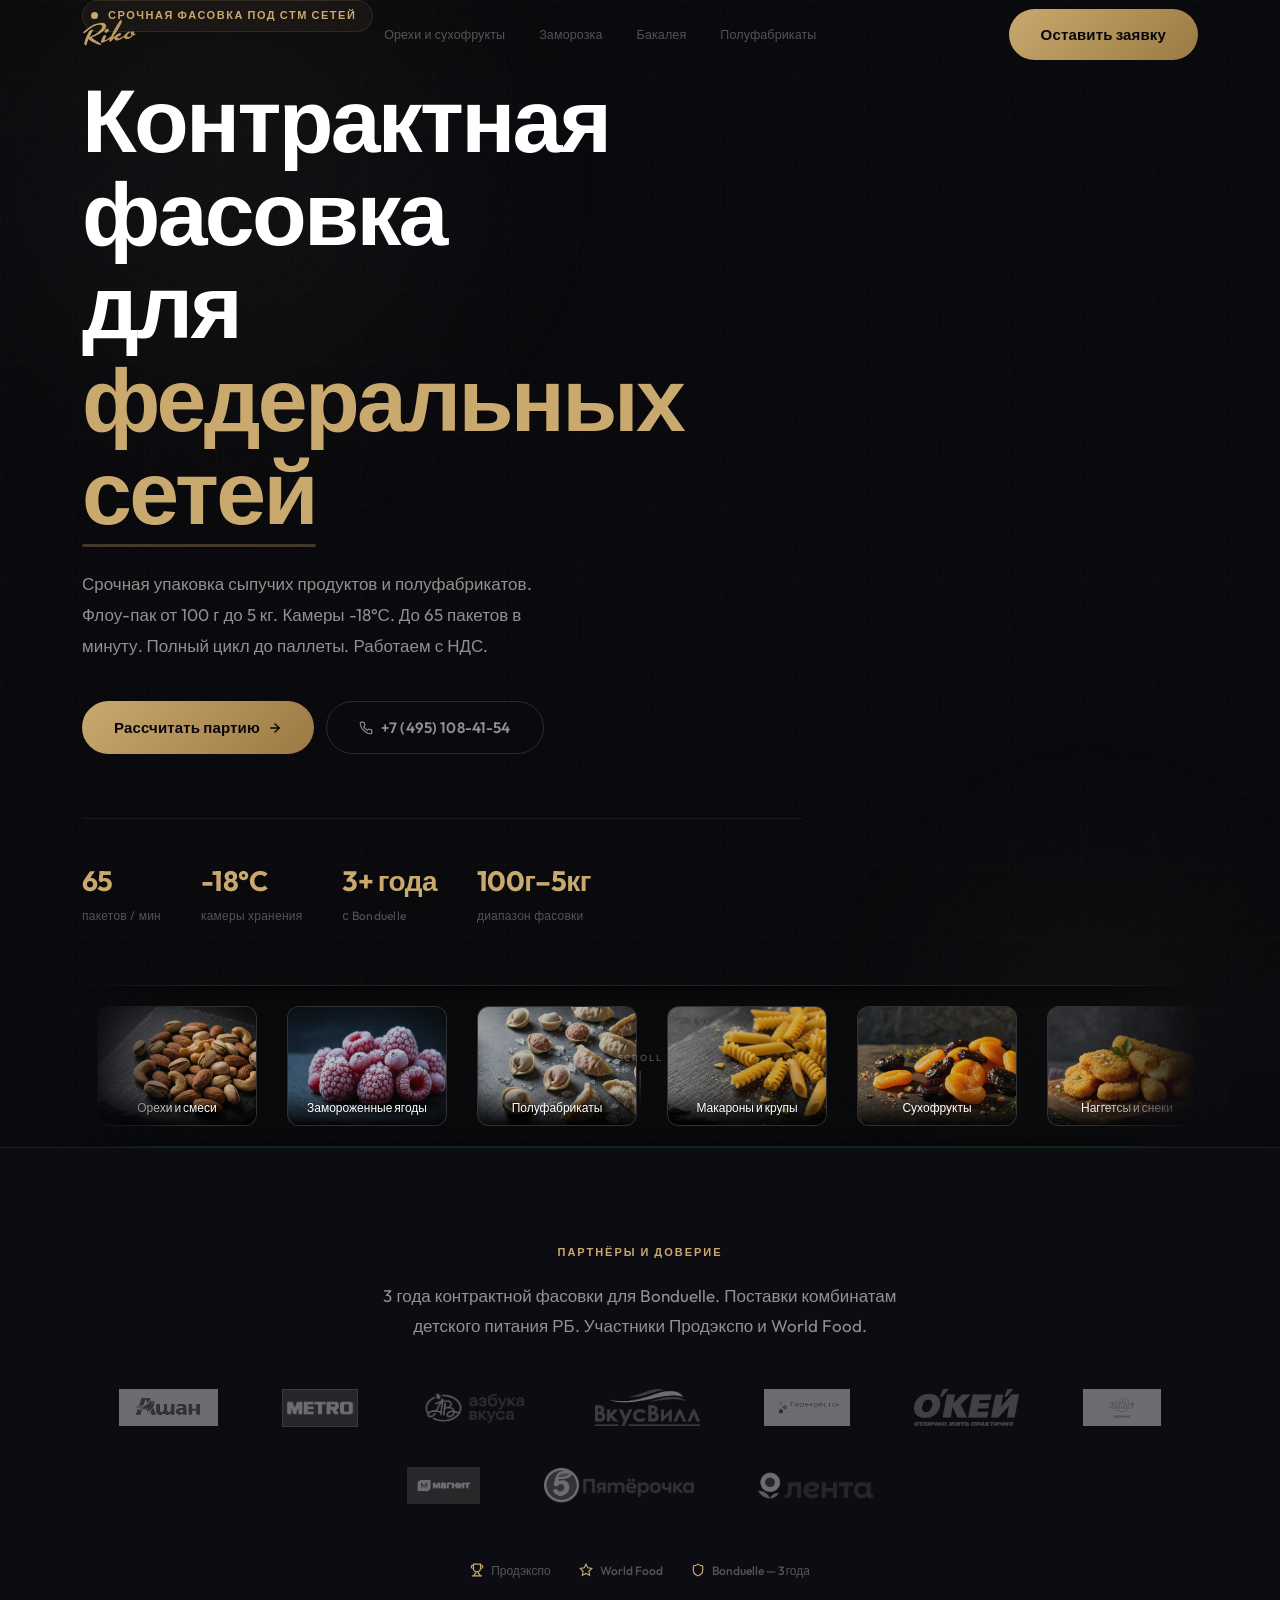
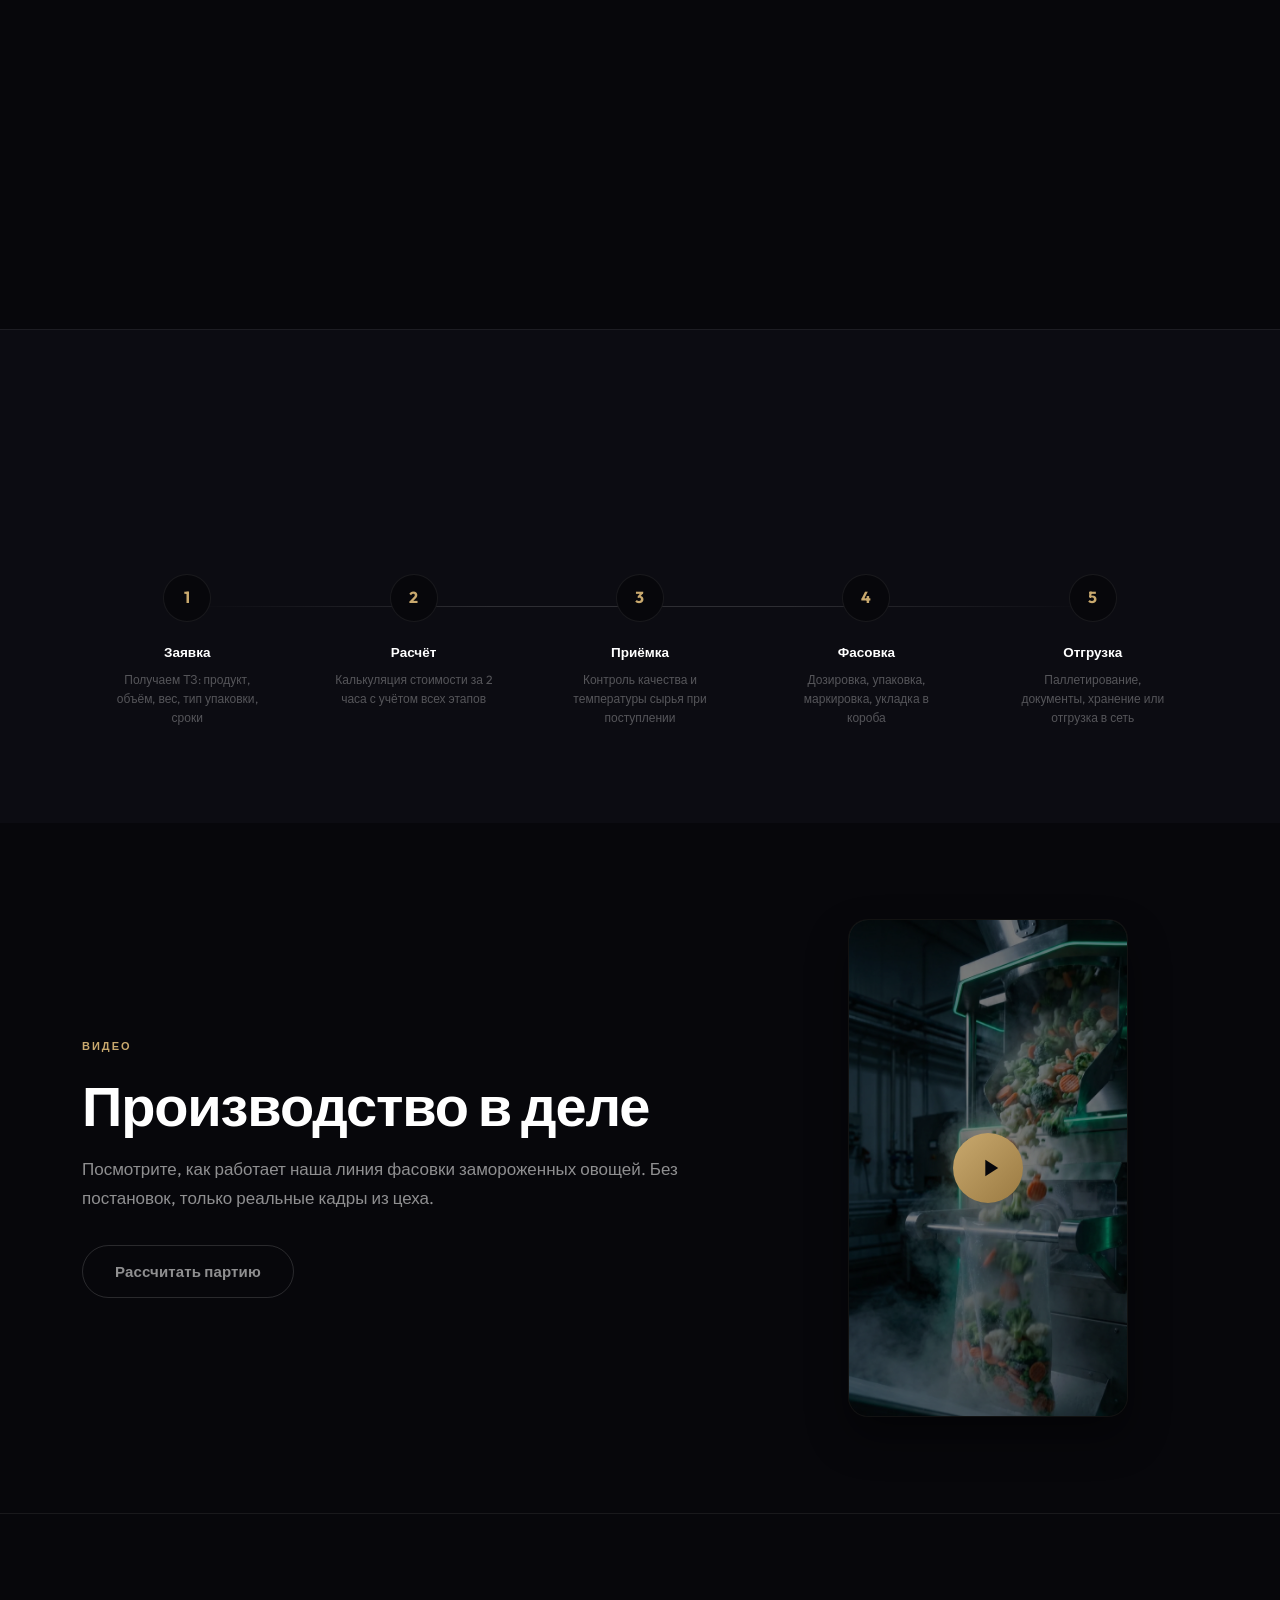
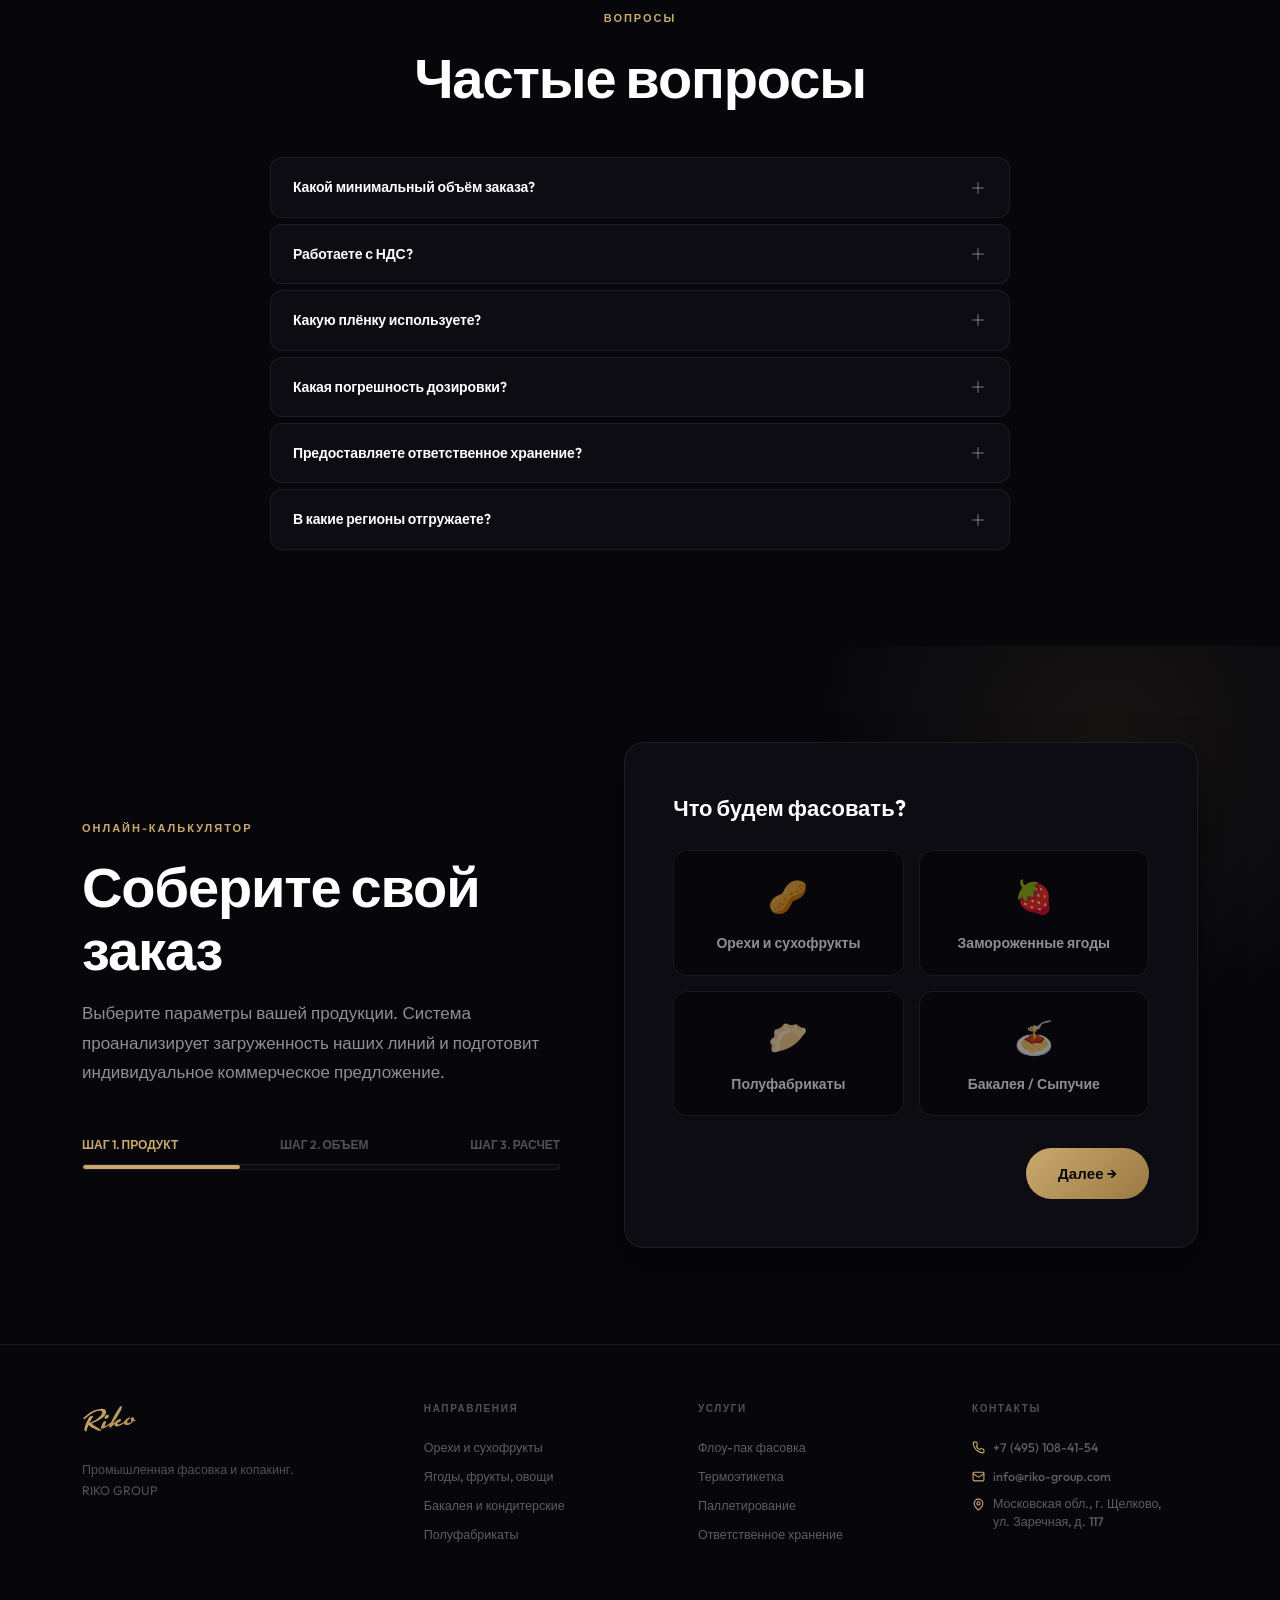
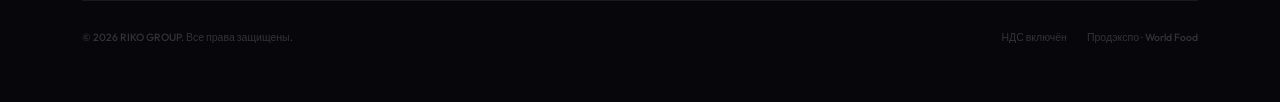
==== commit db6dec5e: "123" ====
--- a/index.html
+++ b/index.html
@@ -7,20 +7,14 @@
 
     <title>RIKO — Промышленная фасовка и копакинг</title>
 
-    <!-- Fonts -->
     <link rel="preconnect" href="https://fonts.googleapis.com">
     <link rel="preconnect" href="https://fonts.gstatic.com" crossorigin>
     <link href="https://fonts.googleapis.com/css2?family=Outfit:wght@300;400;500;600;700;800&display=swap" rel="stylesheet">
 
-    <!-- Styles -->
     <link rel="stylesheet" href="css/styles.css">
 </head>
 <body>
 
-
-<!-- ====================================================================
-     NAVIGATION
-     ==================================================================== -->
 <nav class="nav" id="nav">
     <div class="container nav-inner">
         <a href="index.html" class="logo">
@@ -35,10 +29,9 @@
         </div>
 
         <div class="nav-right">
-            <button class="btn btn-gold" onclick="document.getElementById('calc').scrollIntoView({behavior:'smooth'})">
+            <button class="btn btn-gold nav-cta" onclick="document.getElementById('calc').scrollIntoView({behavior:'smooth'})">
                 <span>Оставить заявку</span>
             </button>
-
             <button class="burger" onclick="toggleMenu()" aria-label="Открыть меню">
                 <svg width="22" height="22" viewBox="0 0 24 24" fill="none" stroke="currentColor" stroke-width="2" stroke-linecap="round">
                     <path d="M4 6h16"/><path d="M4 12h16"/><path d="M4 18h16"/>
@@ -52,24 +45,19 @@
         <a href="frozen.html">Заморозка</a>
         <a href="grocery.html">Бакалея</a>
         <a href="semifinished.html">Полуфабрикаты</a>
-
         <button class="btn btn-gold" style="margin-top: 1.5rem; width: 100%; justify-content: center;" onclick="toggleMenu(); document.getElementById('calc').scrollIntoView({behavior:'smooth'});">
             Оставить заявку
         </button>
     </div>
 </nav>
 
-<!-- ====================================================================
-     HERO
-     ==================================================================== -->
-<section class="hero">
-
+<section class="hero" style="overflow:hidden;">
     <div class="hero-bg">
         <div class="hero-grid"></div>
         <div class="hero-noise"></div>
     </div>
 
-    <div class="container" style="position:relative; z-index:2; padding-top:9rem; padding-bottom:4rem;">
+    <div class="container hero-container">
         <div class="hero-content">
 
             <div class="hero-label">
@@ -89,17 +77,16 @@
 
             <div class="hero-btns">
                 <button class="btn btn-gold" onclick="document.getElementById('calc').scrollIntoView({behavior:'smooth'})">
-    Рассчитать партию
+                    Рассчитать партию
                     <svg viewBox="0 0 24 24" fill="none" stroke="currentColor" stroke-width="2.5" stroke-linecap="round">
-                        <path d="M5 12h14"/>
-                        <path d="m12 5 7 7-7 7"/>
+                        <path d="M5 12h14"/><path d="m12 5 7 7-7 7"/>
                     </svg>
                 </button>
                 <button class="btn btn-outline">
                     <svg viewBox="0 0 24 24" fill="none" stroke="currentColor" stroke-width="2" stroke-linecap="round">
                         <path d="M22 16.92v3a2 2 0 0 1-2.18 2 19.79 19.79 0 0 1-8.63-3.07 19.5 19.5 0 0 1-6-6 19.79 19.79 0 0 1-3.07-8.67A2 2 0 0 1 4.11 2h3a2 2 0 0 1 2 1.72 12.84 12.84 0 0 0 .7 2.81 2 2 0 0 1-.45 2.11L8.09 9.91a16 16 0 0 0 6 6l1.27-1.27a2 2 0 0 1 2.11-.45 12.84 12.84 0 0 0 2.81.7A2 2 0 0 1 22 16.92z"/>
                     </svg>
-                     +7 (495) 108-41-54
+                    +7 (495) 108-41-54
                 </button>
             </div>
 
@@ -122,87 +109,42 @@
                 </div>
             </div>
 
-        </div> <div class="hero-conveyor-wrapper reveal d5">
+        </div>
+
+        <div class="hero-conveyor-wrapper reveal d5">
             <div class="conveyor-overlay-left"></div>
             <div class="conveyor-overlay-right"></div>
-
             <div class="hero-conveyor-track">
-                <div class="conveyor-item">
-                    <img src="img/conveyor_nuts." alt="Фасовка орехов">
-                    <span>Орехи и смеси</span>
-                </div>
-                <div class="conveyor-item">
-                    <img src="img/conveyor_berries.webp" alt="Замороженные ягоды">
-                    <span>Замороженные ягоды</span>
-                </div>
-                 <div class="conveyor-item">
-                    <img src="img/conveyor_dumplings.webp" alt="Пельмени и полуфабрикаты">
-                    <span>Полуфабрикаты</span>
-                </div>
-                <div class="conveyor-item">
-                    <img src="img/conveyor_pasta.webp" alt="Макароны">
-                    <span>Макароны и крупы</span>
-                </div>
-                 <div class="conveyor-item">
-                    <img src="img/conveyor_dried_fruits.webp" alt="Сухофрукты курага">
-                    <span>Сухофрукты</span>
-                </div>
-                 <div class="conveyor-item">
-                    <img src="img/conveyor_nuggets.webp" alt="Наггетсы">
-                    <span>Наггетсы и снеки</span>
-                </div>
-
-                <div class="conveyor-item">
-                    <img src="img/conveyor_nuts.webp" alt="Фасовка орехов">
-                    <span>Орехи и смеси</span>
-                </div>
-                <div class="conveyor-item">
-                    <img src="img/conveyor_berries.webp" alt="Замороженные ягоды">
-                    <span>Замороженные ягоды</span>
-                </div>
-                 <div class="conveyor-item">
-                    <img src="img/conveyor_dumplings.webp" alt="Пельмени и полуфабрикаты">
-                    <span>Полуфабрикаты</span>
-                </div>
-                <div class="conveyor-item">
-                    <img src="img/conveyor_pasta.webp" alt="Макароны">
-                    <span>Макароны и крупы</span>
-                </div>
-                 <div class="conveyor-item">
-                    <img src="img/conveyor_dried_fruits.webp" alt="Сухофрукты курага">
-                    <span>Сухофрукты</span>
-                </div>
-                 <div class="conveyor-item">
-                    <img src="img/conveyor_nuggets.webp" alt="Наггетсы">
-                    <span>Наггетсы и снеки</span>
-                </div>
-            </div>
-        </div>
-
-    </div> <div class="scroll-hint">
+                <div class="conveyor-item"><img src="img/conveyor_nuts.webp" alt="Фасовка орехов"><span>Орехи и смеси</span></div>
+                <div class="conveyor-item"><img src="img/conveyor_berries.webp" alt="Замороженные ягоды"><span>Замороженные ягоды</span></div>
+                <div class="conveyor-item"><img src="img/conveyor_dumplings.webp" alt="Пельмени и полуфабрикаты"><span>Полуфабрикаты</span></div>
+                <div class="conveyor-item"><img src="img/conveyor_pasta.webp" alt="Макароны"><span>Макароны и крупы</span></div>
+                <div class="conveyor-item"><img src="img/conveyor_dried_fruits.webp" alt="Сухофрукты курага"><span>Сухофрукты</span></div>
+                <div class="conveyor-item"><img src="img/conveyor_nuggets.webp" alt="Наггетсы"><span>Наггетсы и снеки</span></div>
+                <div class="conveyor-item"><img src="img/conveyor_nuts.webp" alt="Фасовка орехов"><span>Орехи и смеси</span></div>
+                <div class="conveyor-item"><img src="img/conveyor_berries.webp" alt="Замороженные ягоды"><span>Замороженные ягоды</span></div>
+                <div class="conveyor-item"><img src="img/conveyor_dumplings.webp" alt="Пельмени и полуфабрикаты"><span>Полуфабрикаты</span></div>
+                <div class="conveyor-item"><img src="img/conveyor_pasta.webp" alt="Макароны"><span>Макароны и крупы</span></div>
+                <div class="conveyor-item"><img src="img/conveyor_dried_fruits.webp" alt="Сухофрукты курага"><span>Сухофрукты</span></div>
+                <div class="conveyor-item"><img src="img/conveyor_nuggets.webp" alt="Наггетсы"><span>Наггетсы и снеки</span></div>
+            </div>
+        </div>
+
+    </div>
+
+    <div class="scroll-hint">
         <span>SCROLL</span>
         <div class="scroll-hint-line"></div>
     </div>
-
-</section>
-
-
-<!-- ====================================================================
-     TRUST / SOCIAL PROOF
-     ==================================================================== -->
+</section>
+
+
 <section class="trust section">
     <div class="container">
-
-        <!-- Header -->
         <div class="trust-header reveal">
             <p class="section-tag">ПАРТНЁРЫ И ДОВЕРИЕ</p>
-            <p class="section-desc">
-                3 года контрактной фасовки для Bonduelle. Поставки комбинатам
-                детского питания РБ. Участники Продэкспо и World Food.
-            </p>
-        </div>
-
-        <!-- Partner chips -->
+            <p class="section-desc">3 года контрактной фасовки для Bonduelle. Поставки комбинатам детского питания РБ. Участники Продэкспо и World Food.</p>
+        </div>
         <div class="partners-grid reveal d1">
             <img src="img/auchan.png" alt="Ашан" class="partner-logo">
             <img src="img/metro.png" alt="Метро" class="partner-logo">
@@ -215,424 +157,179 @@
             <img src="img/pyaterochka.png" alt="Пятёрочка" class="partner-logo">
             <img src="img/lenta.png" alt="Лента" class="partner-logo">
         </div>
-
-        <!-- Badges -->
         <div class="trust-badges reveal d2">
             <div class="trust-badge">
-                <svg viewBox="0 0 24 24" fill="none" stroke="currentColor" stroke-width="2" stroke-linecap="round">
-                    <path d="M6 9H4.5a2.5 2.5 0 0 1 0-5H6"/>
-                    <path d="M18 9h1.5a2.5 2.5 0 0 0 0-5H18"/>
-                    <path d="M4 22h16"/>
-                    <path d="M10 14.66V17c0 .55-.47.98-.97 1.21C7.85 18.75 7 20.24 7 22"/>
-                    <path d="M14 14.66V17c0 .55.47.98.97 1.21C16.15 18.75 17 20.24 17 22"/>
-                    <path d="M18 2H6v7a6 6 0 0 0 12 0V2Z"/>
-                </svg>
+                <svg viewBox="0 0 24 24" fill="none" stroke="currentColor" stroke-width="2" stroke-linecap="round"><path d="M6 9H4.5a2.5 2.5 0 0 1 0-5H6"/><path d="M18 9h1.5a2.5 2.5 0 0 0 0-5H18"/><path d="M4 22h16"/><path d="M10 14.66V17c0 .55-.47.98-.97 1.21C7.85 18.75 7 20.24 7 22"/><path d="M14 14.66V17c0 .55.47.98.97 1.21C16.15 18.75 17 20.24 17 22"/><path d="M18 2H6v7a6 6 0 0 0 12 0V2Z"/></svg>
                 Продэкспо
             </div>
             <div class="trust-badge">
-                <svg viewBox="0 0 24 24" fill="none" stroke="currentColor" stroke-width="2" stroke-linecap="round">
-                    <polygon points="12 2 15.09 8.26 22 9.27 17 14.14 18.18 21.02 12 17.77 5.82 21.02 7 14.14 2 9.27 8.91 8.26 12 2"/>
-                </svg>
+                <svg viewBox="0 0 24 24" fill="none" stroke="currentColor" stroke-width="2" stroke-linecap="round"><polygon points="12 2 15.09 8.26 22 9.27 17 14.14 18.18 21.02 12 17.77 5.82 21.02 7 14.14 2 9.27 8.91 8.26 12 2"/></svg>
                 World Food
             </div>
             <div class="trust-badge">
-                <svg viewBox="0 0 24 24" fill="none" stroke="currentColor" stroke-width="2" stroke-linecap="round">
-                    <path d="M20 13c0 5-3.5 7.5-7.66 8.95a1 1 0 0 1-.67-.01C7.5 20.5 4 18 4 13V6a1 1 0 0 1 1-1c2 0 4.5-1.2 6.24-2.72a1.17 1.17 0 0 1 1.52 0C14.51 3.81 17 5 19 5a1 1 0 0 1 1 1z"/>
-                </svg>
+                <svg viewBox="0 0 24 24" fill="none" stroke="currentColor" stroke-width="2" stroke-linecap="round"><path d="M20 13c0 5-3.5 7.5-7.66 8.95a1 1 0 0 1-.67-.01C7.5 20.5 4 18 4 13V6a1 1 0 0 1 1-1c2 0 4.5-1.2 6.24-2.72a1.17 1.17 0 0 1 1.52 0C14.51 3.81 17 5 19 5a1 1 0 0 1 1 1z"/></svg>
                 Bonduelle — 3 года
             </div>
         </div>
-
-    </div>
-</section>
-
-
-<!-- ====================================================================
-     WHY US / ПРЕИМУЩЕСТВА
-     ==================================================================== -->
+    </div>
+</section>
+
+
 <section class="why section">
     <div class="container">
-
         <div class="reveal">
             <p class="section-tag">ПРЕИМУЩЕСТВА</p>
             <h2 class="section-heading">Почему RIKO</h2>
         </div>
-
         <div class="why-grid">
-
-            <div class="why-card reveal d1">
-                <div class="why-num">01</div>
-                <h3>Одна площадка — весь цикл</h3>
-                <p>Фасовка, маркировка, укладка в короба, паллетирование, хранение, отгрузка. Без посредников и лишних звеньев.</p>
-            </div>
-
-            <div class="why-card reveal d2">
-                <div class="why-num">02</div>
-                <h3>Камеры -18°С</h3>
-                <p>Собственные морозильные камеры. Непрерывная холодовая цепь для замороженной продукции на каждом этапе.</p>
-            </div>
-
-            <div class="why-card reveal d3">
-                <div class="why-num">03</div>
-                <h3>Скорость и точность</h3>
-                <p>До 65 пакетов в минуту. Погрешность дозировки 2–10 гр. Минимум потерь сырья на каждой единице.</p>
-            </div>
-
-            <div class="why-card reveal d4">
-                <div class="why-num">04</div>
-                <h3>Опыт с крупными брендами</h3>
-                <p>3+ года с Bonduelle. Поставки комбинатам детского питания. Знаем требования федеральных сетей.</p>
-            </div>
-
-            <div class="why-card reveal d5">
-                <div class="why-num">05</div>
-                <h3>Работа с НДС</h3>
-                <p>Полный пакет документов. Прозрачная отчётность для бухгалтерии и закупок. Без сюрпризов при аудите.</p>
-            </div>
-
-            <div class="why-card reveal d6">
-                <div class="why-num">06</div>
-                <h3>Экспорт РБ → РФ → СНГ</h3>
-                <p>Логистика в Россию, Казахстан, Узбекистан и другие страны СНГ. Работаем с сетями Беларуси и России.</p>
-            </div>
-
-        </div>
-    </div>
-</section>
-
-
-<!-- ====================================================================
-     CATEGORIES / НАПРАВЛЕНИЯ
-     ==================================================================== -->
+            <div class="why-card reveal d1"><div class="why-num">01</div><h3>Одна площадка — весь цикл</h3><p>Фасовка, маркировка, укладка в короба, паллетирование, хранение, отгрузка. Без посредников и лишних звеньев.</p></div>
+            <div class="why-card reveal d2"><div class="why-num">02</div><h3>Камеры -18°С</h3><p>Собственные морозильные камеры. Непрерывная холодовая цепь для замороженной продукции на каждом этапе.</p></div>
+            <div class="why-card reveal d3"><div class="why-num">03</div><h3>Скорость и точность</h3><p>До 65 пакетов в минуту. Погрешность дозировки 2–10 гр. Минимум потерь сырья на каждой единице.</p></div>
+            <div class="why-card reveal d4"><div class="why-num">04</div><h3>Опыт с крупными брендами</h3><p>3+ года с Bonduelle. Поставки комбинатам детского питания. Знаем требования федеральных сетей.</p></div>
+            <div class="why-card reveal d5"><div class="why-num">05</div><h3>Работа с НДС</h3><p>Полный пакет документов. Прозрачная отчётность для бухгалтерии и закупок. Без сюрпризов при аудите.</p></div>
+            <div class="why-card reveal d6"><div class="why-num">06</div><h3>Экспорт РБ → РФ → СНГ</h3><p>Логистика в Россию, Казахстан, Узбекистан и другие страны СНГ. Работаем с сетями Беларуси и России.</p></div>
+        </div>
+    </div>
+</section>
+
+
 <section class="categories section">
     <div class="container">
-
         <div class="reveal">
             <p class="section-tag">НАПРАВЛЕНИЯ</p>
             <h2 class="section-heading">5 направлений фасовки</h2>
         </div>
-
         <div class="cat-grid">
-
             <a href="nuts.html" class="cat-card reveal d1">
                 <div class="cat-card-glow"></div>
                 <div class="cat-inner">
-                    <div class="cat-icon">
-                        <svg viewBox="0 0 24 24" fill="none" stroke="currentColor" stroke-width="2" stroke-linecap="round">
-                            <path d="M11 20A7 7 0 0 1 9.8 6.9C15.5 4.9 17 3.5 17 3.5s2 2 2 5c0 .5 0 1-.1 1.4A7 7 0 0 1 11 20z"/>
-                            <path d="M2 21c0-3 1.85-5.36 5.08-6C9.5 14.52 12 13 13 12"/>
-                        </svg>
-                    </div>
+                    <div class="cat-icon"><svg viewBox="0 0 24 24" fill="none" stroke="currentColor" stroke-width="2" stroke-linecap="round"><path d="M11 20A7 7 0 0 1 9.8 6.9C15.5 4.9 17 3.5 17 3.5s2 2 2 5c0 .5 0 1-.1 1.4A7 7 0 0 1 11 20z"/><path d="M2 21c0-3 1.85-5.36 5.08-6C9.5 14.52 12 13 13 12"/></svg></div>
                     <h3>Сухофрукты, орехи и их смеси</h3>
                     <p>Флоу-пак от 20 гр до 3 кг. Орехи, семена, сухофрукты, а также фруктово-ореховые миксы любой сложности.</p>
-                    <span class="cat-link">
-                        Подробнее
-                        <svg viewBox="0 0 24 24" fill="none" stroke="currentColor" stroke-width="2.5" stroke-linecap="round">
-                            <path d="M5 12h14"/><path d="m12 5 7 7-7 7"/>
-                        </svg>
-                    </span>
+                    <span class="cat-link">Подробнее <svg viewBox="0 0 24 24" fill="none" stroke="currentColor" stroke-width="2.5" stroke-linecap="round"><path d="M5 12h14"/><path d="m12 5 7 7-7 7"/></svg></span>
                 </div>
             </a>
-
             <a href="frozen.html" class="cat-card reveal d2">
                 <div class="cat-card-glow"></div>
                 <div class="cat-inner">
-                    <div class="cat-icon">
-                        <svg viewBox="0 0 24 24" fill="none" stroke="currentColor" stroke-width="2" stroke-linecap="round">
-                            <path d="M2 12h20"/><path d="M12 2v20"/>
-                            <path d="m20 16-4-4 4-4"/><path d="m4 8 4 4-4 4"/>
-                            <path d="m16 4-4 4-4-4"/><path d="m8 20 4-4 4 4"/>
-                        </svg>
-                    </div>
+                    <div class="cat-icon"><svg viewBox="0 0 24 24" fill="none" stroke="currentColor" stroke-width="2" stroke-linecap="round"><path d="M2 12h20"/><path d="M12 2v20"/><path d="m20 16-4-4 4-4"/><path d="m4 8 4 4-4 4"/><path d="m16 4-4 4-4-4"/><path d="m8 20 4-4 4 4"/></svg></div>
                     <h3>Ягоды, фрукты, овощи и грибы</h3>
                     <p>Мороженые монопродукты и многокомпонентные смеси (до 6 ингредиентов). Камеры -18°С, полная холодовая цепь.</p>
-                    <span class="cat-link">
-                        Подробнее
-                        <svg viewBox="0 0 24 24" fill="none" stroke="currentColor" stroke-width="2.5" stroke-linecap="round">
-                            <path d="M5 12h14"/><path d="m12 5 7 7-7 7"/>
-                        </svg>
-                    </span>
+                    <span class="cat-link">Подробнее <svg viewBox="0 0 24 24" fill="none" stroke="currentColor" stroke-width="2.5" stroke-linecap="round"><path d="M5 12h14"/><path d="m12 5 7 7-7 7"/></svg></span>
                 </div>
             </a>
-
             <a href="grocery.html" class="cat-card reveal d3">
                 <div class="cat-card-glow"></div>
                 <div class="cat-inner">
-                    <div class="cat-icon">
-                        <svg viewBox="0 0 24 24" fill="none" stroke="currentColor" stroke-width="2" stroke-linecap="round">
-                            <path d="M12 2a10 10 0 1 0 10 10 4 4 0 0 1-5-5 4 4 0 0 1-5-5"/>
-                            <path d="M8.5 8.5v.01"/><path d="M16 15.5v.01"/>
-                            <path d="M12 12v.01"/><path d="M11 17v.01"/><path d="M7 14v.01"/>
-                        </svg>
-                    </div>
+                    <div class="cat-icon"><svg viewBox="0 0 24 24" fill="none" stroke="currentColor" stroke-width="2" stroke-linecap="round"><path d="M12 2a10 10 0 1 0 10 10 4 4 0 0 1-5-5 4 4 0 0 1-5-5"/><path d="M8.5 8.5v.01"/><path d="M16 15.5v.01"/><path d="M12 12v.01"/><path d="M11 17v.01"/><path d="M7 14v.01"/></svg></div>
                     <h3>Бакалея и кондитерские изделия</h3>
                     <p>Макароны, печенье, сушки, крупы, сахар, соль и приправы. Бережная фасовка хрупкой продукции.</p>
-                    <span class="cat-link">
-                        Подробнее
-                        <svg viewBox="0 0 24 24" fill="none" stroke="currentColor" stroke-width="2.5" stroke-linecap="round">
-                            <path d="M5 12h14"/><path d="m12 5 7 7-7 7"/>
-                        </svg>
-                    </span>
+                    <span class="cat-link">Подробнее <svg viewBox="0 0 24 24" fill="none" stroke="currentColor" stroke-width="2.5" stroke-linecap="round"><path d="M5 12h14"/><path d="m12 5 7 7-7 7"/></svg></span>
                 </div>
             </a>
-
             <a href="semifinished.html" class="cat-card reveal d4">
                 <div class="cat-card-glow"></div>
                 <div class="cat-inner">
-                    <div class="cat-icon">
-                        <svg viewBox="0 0 24 24" fill="none" stroke="currentColor" stroke-width="2" stroke-linecap="round">
-                            <path d="M3 2v7c0 1.1.9 2 2 2h4a2 2 0 0 0 2-2V2"/>
-                            <path d="M7 2v20"/>
-                            <path d="M21 15V2a5 5 0 0 0-5 5v6c0 1.1.9 2 2 2h3zm0 0v7"/>
-                        </svg>
-                    </div>
+                    <div class="cat-icon"><svg viewBox="0 0 24 24" fill="none" stroke="currentColor" stroke-width="2" stroke-linecap="round"><path d="M3 2v7c0 1.1.9 2 2 2h4a2 2 0 0 0 2-2V2"/><path d="M7 2v20"/><path d="M21 15V2a5 5 0 0 0-5 5v6c0 1.1.9 2 2 2h3zm0 0v7"/></svg></div>
                     <h3>Полуфабрикаты</h3>
                     <p>Куриные наггетсы, котлеты, пельмени, гёдза, сырные палочки. Фасовка в флоу-пак пакет и укладка в коробки.</p>
-                    <span class="cat-link">
-                        Подробнее
-                        <svg viewBox="0 0 24 24" fill="none" stroke="currentColor" stroke-width="2.5" stroke-linecap="round">
-                            <path d="M5 12h14"/><path d="m12 5 7 7-7 7"/>
-                        </svg>
-                    </span>
+                    <span class="cat-link">Подробнее <svg viewBox="0 0 24 24" fill="none" stroke="currentColor" stroke-width="2.5" stroke-linecap="round"><path d="M5 12h14"/><path d="m12 5 7 7-7 7"/></svg></span>
                 </div>
             </a>
-
             <a href="frozen.html" class="cat-card reveal d5">
                 <div class="cat-card-glow"></div>
                 <div class="cat-inner">
-                    <div class="cat-icon">
-                        <svg viewBox="0 0 24 24" fill="none" stroke="currentColor" stroke-width="2" stroke-linecap="round">
-                            <rect width="12" height="12" x="6" y="6" rx="2"/>
-                            <path d="M12 2v4"/><path d="M12 18v4"/><path d="M2 12h4"/><path d="M18 12h4"/>
-                            <path d="m4.93 4.93 2.83 2.83"/><path d="m16.24 16.24 2.83 2.83"/>
-                            <path d="m4.93 19.07 2.83-2.83"/><path d="m16.24 7.76 2.83-2.83"/>
-                        </svg>
-                    </div>
+                    <div class="cat-icon"><svg viewBox="0 0 24 24" fill="none" stroke="currentColor" stroke-width="2" stroke-linecap="round"><rect width="12" height="12" x="6" y="6" rx="2"/><path d="M12 2v4"/><path d="M12 18v4"/><path d="M2 12h4"/><path d="M18 12h4"/><path d="m4.93 4.93 2.83 2.83"/><path d="m16.24 16.24 2.83 2.83"/><path d="m4.93 19.07 2.83-2.83"/><path d="m16.24 7.76 2.83-2.83"/></svg></div>
                     <h3>Лёд и заморозка на фризере</h3>
                     <p>Фасовка пищевого льда и услуги шоковой заморозки ягод (малина, клюква) непосредственно на фризере.</p>
-                    <span class="cat-link">
-                        Подробнее
-                        <svg viewBox="0 0 24 24" fill="none" stroke="currentColor" stroke-width="2.5" stroke-linecap="round">
-                            <path d="M5 12h14"/><path d="m12 5 7 7-7 7"/>
-                        </svg>
-                    </span>
+                    <span class="cat-link">Подробнее <svg viewBox="0 0 24 24" fill="none" stroke="currentColor" stroke-width="2.5" stroke-linecap="round"><path d="M5 12h14"/><path d="m12 5 7 7-7 7"/></svg></span>
                 </div>
             </a>
-
-        </div>
-    </div>
-</section>
-
-
-<!-- ====================================================================
-     TECH STATS / ОБОРУДОВАНИЕ
-     ==================================================================== -->
+        </div>
+    </div>
+</section>
+
+
 <section class="tech section">
     <div class="container">
-
         <div class="reveal">
             <p class="section-tag">ОБОРУДОВАНИЕ</p>
             <h2 class="section-heading">Технические характеристики</h2>
         </div>
-
-        <!-- Big numbers -->
         <div class="tech-numbers">
-            <div class="tech-num reveal d1">
-                <div class="tech-val">65</div>
-                <div class="tech-unit">пак/мин</div>
-                <div class="tech-label">Скорость линии (200 гр)</div>
-            </div>
-            <div class="tech-num reveal d2">
-                <div class="tech-val">-18°C</div>
-                <div class="tech-label">Морозильные камеры</div>
-            </div>
-            <div class="tech-num reveal d3">
-                <div class="tech-val">2–10 г</div>
-                <div class="tech-label">Погрешность дозировки</div>
-            </div>
-            <div class="tech-num reveal d4">
-                <div class="tech-val">360–590</div>
-                <div class="tech-unit">мм</div>
-                <div class="tech-label">Ширина плёнки</div>
-            </div>
-        </div>
-
-        <!-- Detail pills -->
+            <div class="tech-num reveal d1"><div class="tech-val">65</div><div class="tech-unit">пак/мин</div><div class="tech-label">Скорость линии (200 гр)</div></div>
+            <div class="tech-num reveal d2"><div class="tech-val">-18°C</div><div class="tech-label">Морозильные камеры</div></div>
+            <div class="tech-num reveal d3"><div class="tech-val">2–10 г</div><div class="tech-label">Погрешность дозировки</div></div>
+            <div class="tech-num reveal d4"><div class="tech-val">360–590</div><div class="tech-unit">мм</div><div class="tech-label">Ширина плёнки</div></div>
+        </div>
         <div class="tech-details">
-            <div class="tech-pill reveal d3">
-                <svg viewBox="0 0 24 24" fill="none" stroke="currentColor" stroke-width="2" stroke-linecap="round">
-                    <path d="M13 2 3 14h9l-1 8 10-12h-9l1-8z"/>
-                </svg>
-                <span>Флоу-пак, 3 шва</span>
-            </div>
-            <div class="tech-pill reveal d4">
-                <svg viewBox="0 0 24 24" fill="none" stroke="currentColor" stroke-width="2" stroke-linecap="round">
-                    <path d="m7.5 4.27 9 5.15"/>
-                    <path d="M21 8a2 2 0 0 0-1-1.73l-7-4a2 2 0 0 0-2 0l-7 4A2 2 0 0 0 3 8v8a2 2 0 0 0 1 1.73l7 4a2 2 0 0 0 2 0l7-4A2 2 0 0 0 21 16Z"/>
-                    <path d="m3.3 7 8.7 5 8.7-5"/><path d="M12 22V12"/>
-                </svg>
-                <span>Полноцветная и прозрачная плёнка</span>
-            </div>
-            <div class="tech-pill reveal d5">
-                <svg viewBox="0 0 24 24" fill="none" stroke="currentColor" stroke-width="2" stroke-linecap="round">
-                    <path d="m16 16 3-8 3 8c-.87.65-1.92 1-3 1s-2.13-.35-3-1Z"/>
-                    <path d="m2 16 3-8 3 8c-.87.65-1.92 1-3 1s-2.13-.35-3-1Z"/>
-                    <path d="M7 21h10"/><path d="M12 3v18"/>
-                    <path d="M3 7h2c2 0 5-1 7-2 2 1 5 2 7 2h2"/>
-                </svg>
-                <span>Фасовка от 100 гр до 5 кг</span>
-            </div>
-            <div class="tech-pill reveal d5">
-                <svg viewBox="0 0 24 24" fill="none" stroke="currentColor" stroke-width="2" stroke-linecap="round">
-                    <path d="M21.3 15.3a2.4 2.4 0 0 1 0 3.4l-2.6 2.6a2.4 2.4 0 0 1-3.4 0L2.7 8.7a2.41 2.41 0 0 1 0-3.4l2.6-2.6a2.41 2.41 0 0 1 3.4 0Z"/>
-                    <path d="m14.5 12.5 2-2"/>
-                </svg>
-                <span>Высота пакета — без ограничений</span>
-            </div>
-            <div class="tech-pill reveal d6">
-                <svg viewBox="0 0 24 24" fill="none" stroke="currentColor" stroke-width="2" stroke-linecap="round">
-                    <rect width="20" height="5" x="2" y="3" rx="1"/>
-                    <path d="M4 8v11a2 2 0 0 0 2 2h12a2 2 0 0 0 2-2V8"/>
-                    <path d="M10 12h4"/>
-                </svg>
-                <span>Термоэтикетка и датирование</span>
-            </div>
-            <div class="tech-pill reveal d6">
-                <svg viewBox="0 0 24 24" fill="none" stroke="currentColor" stroke-width="2" stroke-linecap="round">
-                    <path d="M14 18V6a2 2 0 0 0-2-2H4a2 2 0 0 0-2 2v11a1 1 0 0 0 1 1h2"/>
-                    <path d="M15 18H9"/>
-                    <path d="M19 18h2a1 1 0 0 0 1-1v-3.65a1 1 0 0 0-.22-.624l-3.48-4.35A1 1 0 0 0 17.52 8H14"/>
-                    <circle cx="17" cy="18" r="2"/><circle cx="7" cy="18" r="2"/>
-                </svg>
-                <span>Полный цикл до паллеты + ПРР</span>
-            </div>
-        </div>
-
-    </div>
-</section>
+            <div class="tech-pill reveal d3"><svg viewBox="0 0 24 24" fill="none" stroke="currentColor" stroke-width="2" stroke-linecap="round"><path d="M13 2 3 14h9l-1 8 10-12h-9l1-8z"/></svg><span>Флоу-пак, 3 шва</span></div>
+            <div class="tech-pill reveal d4"><svg viewBox="0 0 24 24" fill="none" stroke="currentColor" stroke-width="2" stroke-linecap="round"><path d="m7.5 4.27 9 5.15"/><path d="M21 8a2 2 0 0 0-1-1.73l-7-4a2 2 0 0 0-2 0l-7 4A2 2 0 0 0 3 8v8a2 2 0 0 0 1 1.73l7 4a2 2 0 0 0 2 0l7-4A2 2 0 0 0 21 16Z"/><path d="m3.3 7 8.7 5 8.7-5"/><path d="M12 22V12"/></svg><span>Полноцветная и прозрачная плёнка</span></div>
+            <div class="tech-pill reveal d5"><svg viewBox="0 0 24 24" fill="none" stroke="currentColor" stroke-width="2" stroke-linecap="round"><path d="m16 16 3-8 3 8c-.87.65-1.92 1-3 1s-2.13-.35-3-1Z"/><path d="m2 16 3-8 3 8c-.87.65-1.92 1-3 1s-2.13-.35-3-1Z"/><path d="M7 21h10"/><path d="M12 3v18"/><path d="M3 7h2c2 0 5-1 7-2 2 1 5 2 7 2h2"/></svg><span>Фасовка от 100 гр до 5 кг</span></div>
+            <div class="tech-pill reveal d5"><svg viewBox="0 0 24 24" fill="none" stroke="currentColor" stroke-width="2" stroke-linecap="round"><path d="M21.3 15.3a2.4 2.4 0 0 1 0 3.4l-2.6 2.6a2.4 2.4 0 0 1-3.4 0L2.7 8.7a2.41 2.41 0 0 1 0-3.4l2.6-2.6a2.41 2.41 0 0 1 3.4 0Z"/><path d="m14.5 12.5 2-2"/></svg><span>Высота пакета — без ограничений</span></div>
+            <div class="tech-pill reveal d6"><svg viewBox="0 0 24 24" fill="none" stroke="currentColor" stroke-width="2" stroke-linecap="round"><rect width="20" height="5" x="2" y="3" rx="1"/><path d="M4 8v11a2 2 0 0 0 2 2h12a2 2 0 0 0 2-2V8"/><path d="M10 12h4"/></svg><span>Термоэтикетка и датирование</span></div>
+            <div class="tech-pill reveal d6"><svg viewBox="0 0 24 24" fill="none" stroke="currentColor" stroke-width="2" stroke-linecap="round"><path d="M14 18V6a2 2 0 0 0-2-2H4a2 2 0 0 0-2 2v11a1 1 0 0 0 1 1h2"/><path d="M15 18H9"/><path d="M19 18h2a1 1 0 0 0 1-1v-3.65a1 1 0 0 0-.22-.624l-3.48-4.35A1 1 0 0 0 17.52 8H14"/><circle cx="17" cy="18" r="2"/><circle cx="7" cy="18" r="2"/></svg><span>Полный цикл до паллеты + ПРР</span></div>
+        </div>
+    </div>
+</section>
+
 
 <section class="gallery section">
     <div class="container">
-
         <div class="gallery-header reveal">
             <div>
                 <p class="section-tag">НАШЕ ПРОИЗВОДСТВО</p>
                 <h2 class="section-heading">Процесс изнутри</h2>
                 <p class="section-desc">Современное оборудование, строгий контроль чистоты и соблюдение температурных режимов на каждом этапе.</p>
             </div>
-
             <div class="carousel-nav">
-                <button class="carousel-btn" onclick="scrollGallery(-1)" aria-label="Назад">
-                    <svg viewBox="0 0 24 24" fill="none" stroke="currentColor" stroke-width="2" stroke-linecap="round">
-                        <path d="m15 18-6-6 6-6"/>
-                    </svg>
-                </button>
-                <button class="carousel-btn" onclick="scrollGallery(1)" aria-label="Вперед">
-                    <svg viewBox="0 0 24 24" fill="none" stroke="currentColor" stroke-width="2" stroke-linecap="round">
-                        <path d="m9 18 6-6-6-6"/>
-                    </svg>
-                </button>
-            </div>
-        </div>
-
+                <button class="carousel-btn" onclick="scrollGallery(-1)" aria-label="Назад"><svg viewBox="0 0 24 24" fill="none" stroke="currentColor" stroke-width="2" stroke-linecap="round"><path d="m15 18-6-6 6-6"/></svg></button>
+                <button class="carousel-btn" onclick="scrollGallery(1)" aria-label="Вперед"><svg viewBox="0 0 24 24" fill="none" stroke="currentColor" stroke-width="2" stroke-linecap="round"><path d="m9 18 6-6-6-6"/></svg></button>
+            </div>
+        </div>
         <div class="carousel-container reveal d2">
             <div class="carousel-track" id="gallery-track">
-
-                <div class="carousel-slide">
-                    <img src="img/production-1.jpg" alt="Линия фасовки">
-                </div>
-                <div class="carousel-slide">
-                    <img src="img/production-2.jpg" alt="Морозильные камеры">
-                </div>
-                <div class="carousel-slide">
-                    <img src="img/production-3.jpg" alt="Процесс маркировки">
-                </div>
-                <div class="carousel-slide">
-                    <img src="img/production-4.jpg" alt="Готовая продукция на паллетах">
-                </div>
-                </div>
-        </div>
-
-    </div>
-</section>
-
-
-<!-- ====================================================================
-     PROCESS / КАК РАБОТАЕМ
-     ==================================================================== -->
+                <div class="carousel-slide"><img src="img/production-1.jpg" alt="Линия фасовки"></div>
+                <div class="carousel-slide"><img src="img/production-2.jpg" alt="Морозильные камеры"></div>
+                <div class="carousel-slide"><img src="img/production-3.jpg" alt="Процесс маркировки"></div>
+                <div class="carousel-slide"><img src="img/production-4.jpg" alt="Готовая продукция на паллетах"></div>
+            </div>
+        </div>
+    </div>
+</section>
+
+
 <section class="process section">
     <div class="container">
-
         <div class="reveal">
             <p class="section-tag">ПРОЦЕСС</p>
             <h2 class="section-heading">Как работаем</h2>
         </div>
-
         <div class="process-steps">
-
-            <div class="step reveal d1">
-                <div class="step-num">1</div>
-                <h4>Заявка</h4>
-                <p>Получаем ТЗ: продукт, объём, вес, тип упаковки, сроки</p>
-            </div>
-
-            <div class="step reveal d2">
-                <div class="step-num">2</div>
-                <h4>Расчёт</h4>
-                <p>Калькуляция стоимости за 2 часа с учётом всех этапов</p>
-            </div>
-
-            <div class="step reveal d3">
-                <div class="step-num">3</div>
-                <h4>Приёмка</h4>
-                <p>Контроль качества и температуры сырья при поступлении</p>
-            </div>
-
-            <div class="step reveal d4">
-                <div class="step-num">4</div>
-                <h4>Фасовка</h4>
-                <p>Дозировка, упаковка, маркировка, укладка в короба</p>
-            </div>
-
-            <div class="step reveal d5">
-                <div class="step-num">5</div>
-                <h4>Отгрузка</h4>
-                <p>Паллетирование, документы, хранение или отгрузка в сеть</p>
-            </div>
-
-        </div>
-    </div>
-</section>
-
-<!-- ====================================================================
-     ВИдео
-     ==================================================================== -->
+            <div class="step reveal d1"><div class="step-num">1</div><h4>Заявка</h4><p>Получаем ТЗ: продукт, объём, вес, тип упаковки, сроки</p></div>
+            <div class="step reveal d2"><div class="step-num">2</div><h4>Расчёт</h4><p>Калькуляция стоимости за 2 часа с учётом всех этапов</p></div>
+            <div class="step reveal d3"><div class="step-num">3</div><h4>Приёмка</h4><p>Контроль качества и температуры сырья при поступлении</p></div>
+            <div class="step reveal d4"><div class="step-num">4</div><h4>Фасовка</h4><p>Дозировка, упаковка, маркировка, укладка в короба</p></div>
+            <div class="step reveal d5"><div class="step-num">5</div><h4>Отгрузка</h4><p>Паллетирование, документы, хранение или отгрузка в сеть</p></div>
+        </div>
+    </div>
+</section>
+
+
 <section class="video-section section" id="video" style="background: var(--bg);">
     <div class="container">
-
         <div class="video-layout">
-
             <div class="video-text reveal d1">
                 <p class="section-tag">ВИДЕО</p>
                 <h2 class="section-heading">Производство в деле</h2>
-                <p class="section-desc">
-                    Посмотрите, как работает наша линия фасовки замороженных овощей.
-                    Без постановок, только реальные кадры из цеха.
-                </p>
-                <button class="btn btn-outline" style="margin-top: 2rem;" onclick="document.getElementById('calc').scrollIntoView({behavior:'smooth'})">
-                    Рассчитать партию
-                </button>
-            </div>
-
+                <p class="section-desc">Посмотрите, как работает наша линия фасовки замороженных овощей. Без постановок, только реальные кадры из цеха.</p>
+                <button class="btn btn-outline" style="margin-top: 2rem;" onclick="document.getElementById('calc').scrollIntoView({behavior:'smooth'})">Рассчитать партию</button>
+            </div>
             <div class="video-player-col reveal d2">
                 <div class="video-wrapper">
                     <div class="video-cover" id="video-cover" onclick="playVideo()">
                         <img src="img/video-poster.webp" alt="Фасовка замороженных овощей">
-                        <div class="play-btn">
-                            <svg viewBox="0 0 24 24" fill="currentColor">
-                                <path d="M8 5v14l11-7z"/>
-                            </svg>
-                        </div>
+                        <div class="play-btn"><svg viewBox="0 0 24 24" fill="currentColor"><path d="M8 5v14l11-7z"/></svg></div>
                     </div>
                     <video id="promo-video" controls preload="none">
                         <source src="video/production2.mp4" type="video/mp4">
@@ -640,124 +337,55 @@
                     </video>
                 </div>
             </div>
-
-        </div>
-
-    </div>
-</section>
-
-<!-- ====================================================================
-     FAQ / ЧАСТЫЕ ВОПРОСЫ
-     ==================================================================== -->
+        </div>
+    </div>
+</section>
+
+
 <section class="faq section">
     <div class="container">
-
         <div class="reveal" style="text-align: center;">
             <p class="section-tag">ВОПРОСЫ</p>
             <h2 class="section-heading">Частые вопросы</h2>
         </div>
-
         <div class="faq-list">
-
-            <!-- Q1 -->
             <div class="faq-item reveal d1">
-                <div class="faq-q" onclick="toggleFaq(this)">
-                    <span>Какой минимальный объём заказа?</span>
-                    <svg viewBox="0 0 24 24" fill="none" stroke="currentColor" stroke-width="2" stroke-linecap="round">
-                        <path d="M12 5v14"/><path d="M5 12h14"/>
-                    </svg>
-                </div>
-                <div class="faq-a">
-                    <p>Минимальный объём обсуждается индивидуально и зависит от типа продукции и упаковки. Мы ориентированы на крупные и регулярные партии для загрузки линий.</p>
-                </div>
-            </div>
-
-            <!-- Q2 -->
+                <div class="faq-q" onclick="toggleFaq(this)"><span>Какой минимальный объём заказа?</span><svg viewBox="0 0 24 24" fill="none" stroke="currentColor" stroke-width="2" stroke-linecap="round"><path d="M12 5v14"/><path d="M5 12h14"/></svg></div>
+                <div class="faq-a"><p>Минимальный объём обсуждается индивидуально и зависит от типа продукции и упаковки. Мы ориентированы на крупные и регулярные партии для загрузки линий.</p></div>
+            </div>
             <div class="faq-item reveal d2">
-                <div class="faq-q" onclick="toggleFaq(this)">
-                    <span>Работаете с НДС?</span>
-                    <svg viewBox="0 0 24 24" fill="none" stroke="currentColor" stroke-width="2" stroke-linecap="round">
-                        <path d="M12 5v14"/><path d="M5 12h14"/>
-                    </svg>
-                </div>
-                <div class="faq-a">
-                    <p>Да. Полный пакет документов с НДС. Прозрачная отчётность, соответствующая требованиям федеральных и региональных сетей.</p>
-                </div>
-            </div>
-
-            <!-- Q3 -->
+                <div class="faq-q" onclick="toggleFaq(this)"><span>Работаете с НДС?</span><svg viewBox="0 0 24 24" fill="none" stroke="currentColor" stroke-width="2" stroke-linecap="round"><path d="M12 5v14"/><path d="M5 12h14"/></svg></div>
+                <div class="faq-a"><p>Да. Полный пакет документов с НДС. Прозрачная отчётность, соответствующая требованиям федеральных и региональных сетей.</p></div>
+            </div>
             <div class="faq-item reveal d3">
-                <div class="faq-q" onclick="toggleFaq(this)">
-                    <span>Какую плёнку используете?</span>
-                    <svg viewBox="0 0 24 24" fill="none" stroke="currentColor" stroke-width="2" stroke-linecap="round">
-                        <path d="M12 5v14"/><path d="M5 12h14"/>
-                    </svg>
-                </div>
-                <div class="faq-a">
-                    <p>Флоу-пак с 3 швами. Полноцветная брендированная или прозрачная плёнка. Ширина рулона 360–590 мм, высота пакета без ограничений. Плёнку может предоставить заказчик или мы закупим по ТЗ.</p>
-                </div>
-            </div>
-
-            <!-- Q4 -->
+                <div class="faq-q" onclick="toggleFaq(this)"><span>Какую плёнку используете?</span><svg viewBox="0 0 24 24" fill="none" stroke="currentColor" stroke-width="2" stroke-linecap="round"><path d="M12 5v14"/><path d="M5 12h14"/></svg></div>
+                <div class="faq-a"><p>Флоу-пак с 3 швами. Полноцветная брендированная или прозрачная плёнка. Ширина рулона 360–590 мм, высота пакета без ограничений. Плёнку может предоставить заказчик или мы закупим по ТЗ.</p></div>
+            </div>
             <div class="faq-item reveal d4">
-                <div class="faq-q" onclick="toggleFaq(this)">
-                    <span>Какая погрешность дозировки?</span>
-                    <svg viewBox="0 0 24 24" fill="none" stroke="currentColor" stroke-width="2" stroke-linecap="round">
-                        <path d="M12 5v14"/><path d="M5 12h14"/>
-                    </svg>
-                </div>
-                <div class="faq-a">
-                    <p>2–10 граммов в зависимости от типа продукта и веса порции. Для порций 200 гр типичная погрешность составляет 2–4 гр.</p>
-                </div>
-            </div>
-
-            <!-- Q5 -->
+                <div class="faq-q" onclick="toggleFaq(this)"><span>Какая погрешность дозировки?</span><svg viewBox="0 0 24 24" fill="none" stroke="currentColor" stroke-width="2" stroke-linecap="round"><path d="M12 5v14"/><path d="M5 12h14"/></svg></div>
+                <div class="faq-a"><p>2–10 граммов в зависимости от типа продукта и веса порции. Для порций 200 гр типичная погрешность составляет 2–4 гр.</p></div>
+            </div>
             <div class="faq-item reveal d5">
-                <div class="faq-q" onclick="toggleFaq(this)">
-                    <span>Предоставляете ответственное хранение?</span>
-                    <svg viewBox="0 0 24 24" fill="none" stroke="currentColor" stroke-width="2" stroke-linecap="round">
-                        <path d="M12 5v14"/><path d="M5 12h14"/>
-                    </svg>
-                </div>
-                <div class="faq-a">
-                    <p>Да. Собственные камеры хранения, включая морозильные (-18°С). Готовая продукция хранится до момента отгрузки в сеть или на склад заказчика.</p>
-                </div>
-            </div>
-
-            <!-- Q6 -->
+                <div class="faq-q" onclick="toggleFaq(this)"><span>Предоставляете ответственное хранение?</span><svg viewBox="0 0 24 24" fill="none" stroke="currentColor" stroke-width="2" stroke-linecap="round"><path d="M12 5v14"/><path d="M5 12h14"/></svg></div>
+                <div class="faq-a"><p>Да. Собственные камеры хранения, включая морозильные (-18°С). Готовая продукция хранится до момента отгрузки в сеть или на склад заказчика.</p></div>
+            </div>
             <div class="faq-item reveal d6">
-                <div class="faq-q" onclick="toggleFaq(this)">
-                    <span>В какие регионы отгружаете?</span>
-                    <svg viewBox="0 0 24 24" fill="none" stroke="currentColor" stroke-width="2" stroke-linecap="round">
-                        <path d="M12 5v14"/><path d="M5 12h14"/>
-                    </svg>
-                </div>
-                <div class="faq-a">
-                    <p>Беларусь, Россия (все федеральные округа), страны СНГ — Казахстан, Узбекистан и другие. Работаем как с сетями РБ, так и с федеральными сетями РФ.</p>
-                </div>
-            </div>
-
-        </div>
-    </div>
-</section>
-
-
-<!-- ====================================================================
-     FORM / ЗАЯВКА
-     ==================================================================== -->
+                <div class="faq-q" onclick="toggleFaq(this)"><span>В какие регионы отгружаете?</span><svg viewBox="0 0 24 24" fill="none" stroke="currentColor" stroke-width="2" stroke-linecap="round"><path d="M12 5v14"/><path d="M5 12h14"/></svg></div>
+                <div class="faq-a"><p>Беларусь, Россия (все федеральные округа), страны СНГ — Казахстан, Узбекистан и другие. Работаем как с сетями РБ, так и с федеральными сетями РФ.</p></div>
+            </div>
+        </div>
+    </div>
+</section>
+
+
 <section class="calc-section section" id="calc">
     <div class="calc-glow"></div>
-
     <div class="container">
         <div class="calc-wrap reveal">
-
             <div class="calc-info">
                 <p class="section-tag">ОНЛАЙН-КАЛЬКУЛЯТОР</p>
                 <h2 class="section-heading">Соберите свой заказ</h2>
-                <p class="section-desc">
-                    Выберите параметры вашей продукции. Система проанализирует загруженность наших линий и подготовит индивидуальное коммерческое предложение.
-                </p>
-
+                <p class="section-desc">Выберите параметры вашей продукции. Система проанализирует загруженность наших линий и подготовит индивидуальное коммерческое предложение.</p>
                 <div class="calc-progress">
                     <div class="progress-labels">
                         <span class="active" id="label-1">Шаг 1. Продукт</span>
@@ -769,35 +397,19 @@
                     </div>
                 </div>
             </div>
-
             <div class="calc-box">
-
                 <div class="calc-step active" id="step-1">
                     <h3>Что будем фасовать?</h3>
                     <div class="calc-grid">
-                        <div class="calc-card" onclick="selectOption(this, 'product')">
-                            <span class="calc-icon">🥜</span>
-                            <span>Орехи и сухофрукты</span>
-                        </div>
-                        <div class="calc-card" onclick="selectOption(this, 'product')">
-                            <span class="calc-icon">🍓</span>
-                            <span>Замороженные ягоды</span>
-                        </div>
-                        <div class="calc-card" onclick="selectOption(this, 'product')">
-                            <span class="calc-icon">🥟</span>
-                            <span>Полуфабрикаты</span>
-                        </div>
-                        <div class="calc-card" onclick="selectOption(this, 'product')">
-                            <span class="calc-icon">🍝</span>
-                            <span>Бакалея / Сыпучие</span>
-                        </div>
+                        <div class="calc-card" onclick="selectOption(this, 'product')"><span class="calc-icon">🥜</span><span>Орехи и сухофрукты</span></div>
+                        <div class="calc-card" onclick="selectOption(this, 'product')"><span class="calc-icon">🍓</span><span>Замороженные ягоды</span></div>
+                        <div class="calc-card" onclick="selectOption(this, 'product')"><span class="calc-icon">🥟</span><span>Полуфабрикаты</span></div>
+                        <div class="calc-card" onclick="selectOption(this, 'product')"><span class="calc-icon">🍝</span><span>Бакалея / Сыпучие</span></div>
                     </div>
                     <button class="btn btn-gold calc-next" onclick="nextStep(2)">Далее →</button>
                 </div>
-
                 <div class="calc-step" id="step-2">
                     <h3>Параметры партии</h3>
-
                     <div class="calc-group">
                         <label>Вес одного пакета (флоу-пак):</label>
                         <div class="calc-pills">
@@ -806,7 +418,6 @@
                             <div class="calc-pill" onclick="selectOption(this, 'weight')">1 кг - 5 кг</div>
                         </div>
                     </div>
-
                     <div class="calc-group" style="margin-top: 20px;">
                         <label>Ориентировочный объем в месяц:</label>
                         <div class="calc-pills">
@@ -815,62 +426,43 @@
                             <div class="calc-pill" onclick="selectOption(this, 'volume')">Более 5 тонн</div>
                         </div>
                     </div>
-
                     <div class="calc-actions">
                         <button class="btn btn-outline" onclick="nextStep(1)">← Назад</button>
                         <button class="btn btn-gold calc-next" onclick="startCalculation()">Рассчитать стоимость</button>
                     </div>
                 </div>
-
                 <div class="calc-step" id="step-3">
-
                     <div id="calc-loader" class="calc-loader">
                         <div class="spinner"></div>
                         <h3 class="pulsate">Анализируем производственные мощности...</h3>
                         <p>Подбираем оптимальную упаковочную линию</p>
                     </div>
-
                     <div id="calc-result" class="calc-result" style="display: none;">
                         <h3>✅ Линия готова к запуску!</h3>
                         <p class="result-desc">Мы зафиксировали ваши параметры. Оставьте номер телефона — наш технолог перезвонит вам в течение 15 минут, задаст пару уточняющих вопросов и назовет точную цену за партию.</p>
-
                         <form onsubmit="handleFinalSubmit(event)">
-                            <div class="field">
-                                <input type="text" placeholder="Ваше имя" required>
-                            </div>
-                            <div class="field">
-                                <input type="tel" placeholder="+375 (XX) XXX-XX-XX" required>
-                            </div>
+                            <div class="field"><input type="text" placeholder="Ваше имя" required></div>
+                            <div class="field"><input type="tel" placeholder="+375 (XX) XXX-XX-XX" required></div>
                             <button type="submit" class="btn btn-gold" style="width: 100%; justify-content: center;">
                                 Получить расчет
                                 <svg viewBox="0 0 24 24" fill="none" stroke="currentColor" stroke-width="2.5" stroke-linecap="round"><path d="M5 12h14"/><path d="m12 5 7 7-7 7"/></svg>
                             </button>
                         </form>
                     </div>
-
-                </div>
-
-            </div>
-        </div>
-    </div>
-</section>
-
-
-<!-- ====================================================================
-     FOOTER
-     ==================================================================== -->
+                </div>
+            </div>
+        </div>
+    </div>
+</section>
+
+
 <footer class="footer section" style="padding: 3.5rem 0;">
     <div class="container">
-
         <div class="footer-grid">
-
             <div class="footer-brand">
-                <a href="index.html" class="logo">
-                    <div class="logo-svg"></div>
-                </a>
+                <a href="index.html" class="logo"><div class="logo-svg"></div></a>
                 <p>Промышленная фасовка и копакинг.<br>RIKO GROUP</p>
             </div>
-
             <div>
                 <h4>Направления</h4>
                 <div class="footer-links">
@@ -880,7 +472,6 @@
                     <a href="semifinished.html">Полуфабрикаты</a>
                 </div>
             </div>
-
             <div>
                 <h4>Услуги</h4>
                 <div class="footer-links">
@@ -890,35 +481,24 @@
                     <span>Ответственное хранение</span>
                 </div>
             </div>
-
             <div>
                 <h4>Контакты</h4>
                 <div class="footer-links">
                     <div class="contact-row">
-                        <svg viewBox="0 0 24 24" fill="none" stroke="currentColor" stroke-width="2" stroke-linecap="round">
-                            <path d="M22 16.92v3a2 2 0 0 1-2.18 2 19.79 19.79 0 0 1-8.63-3.07 19.5 19.5 0 0 1-6-6 19.79 19.79 0 0 1-3.07-8.67A2 2 0 0 1 4.11 2h3a2 2 0 0 1 2 1.72 12.84 12.84 0 0 0 .7 2.81 2 2 0 0 1-.45 2.11L8.09 9.91a16 16 0 0 0 6 6l1.27-1.27a2 2 0 0 1 2.11-.45 12.84 12.84 0 0 0 2.81.7A2 2 0 0 1 22 16.92z"/>
-                        </svg>
+                        <svg viewBox="0 0 24 24" fill="none" stroke="currentColor" stroke-width="2" stroke-linecap="round"><path d="M22 16.92v3a2 2 0 0 1-2.18 2 19.79 19.79 0 0 1-8.63-3.07 19.5 19.5 0 0 1-6-6 19.79 19.79 0 0 1-3.07-8.67A2 2 0 0 1 4.11 2h3a2 2 0 0 1 2 1.72 12.84 12.84 0 0 0 .7 2.81 2 2 0 0 1-.45 2.11L8.09 9.91a16 16 0 0 0 6 6l1.27-1.27a2 2 0 0 1 2.11-.45 12.84 12.84 0 0 0 2.81.7A2 2 0 0 1 22 16.92z"/></svg>
                         <a href="tel:+74951084154">+7 (495) 108-41-54</a>
                     </div>
                     <div class="contact-row">
-                        <svg viewBox="0 0 24 24" fill="none" stroke="currentColor" stroke-width="2" stroke-linecap="round">
-                            <rect width="20" height="16" x="2" y="4" rx="2"/>
-                            <path d="m22 7-8.97 5.7a1.94 1.94 0 0 1-2.06 0L2 7"/>
-                        </svg>
+                        <svg viewBox="0 0 24 24" fill="none" stroke="currentColor" stroke-width="2" stroke-linecap="round"><rect width="20" height="16" x="2" y="4" rx="2"/><path d="m22 7-8.97 5.7a1.94 1.94 0 0 1-2.06 0L2 7"/></svg>
                         <a href="mailto:info@riko-group.com">info@riko-group.com</a>
                     </div>
                     <div class="contact-row" style="align-items: flex-start;">
-                        <svg viewBox="0 0 24 24" fill="none" stroke="currentColor" stroke-width="2" stroke-linecap="round" style="margin-top: 3px;">
-                            <path d="M20 10c0 4.993-5.539 10.193-7.399 11.799a1 1 0 0 1-1.202 0C9.539 20.193 4 14.993 4 10a8 8 0 0 1 16 0"/>
-                            <circle cx="12" cy="10" r="3"/>
-                        </svg>
+                        <svg viewBox="0 0 24 24" fill="none" stroke="currentColor" stroke-width="2" stroke-linecap="round" style="margin-top: 3px;"><path d="M20 10c0 4.993-5.539 10.193-7.399 11.799a1 1 0 0 1-1.202 0C9.539 20.193 4 14.993 4 10a8 8 0 0 1 16 0"/><circle cx="12" cy="10" r="3"/></svg>
                         <span style="line-height: 1.4;">Московская обл., г. Щелково,<br>ул. Заречная, д. 117</span>
                     </div>
                 </div>
             </div>
-
-        </div>
-
+        </div>
         <div class="footer-bottom">
             <span>© 2026 RIKO GROUP. Все права защищены.</span>
             <div style="display: flex; gap: 20px;">
@@ -926,13 +506,9 @@
                 <span>Продэкспо · World Food</span>
             </div>
         </div>
-
     </div>
 </footer>
 
-
-<!-- Scripts -->
 <script src="js/main.js"></script>
-
 </body>
 </html>
--- a/css/styles.css
+++ b/css/styles.css
@@ -60,6 +60,7 @@
 
 html {
     scroll-behavior: smooth;
+    overflow-x: hidden;
 }
 
 body {
@@ -69,6 +70,7 @@
     line-height: 1.6;
     overflow-x: hidden;
     -webkit-font-smoothing: antialiased;
+    max-width: 100vw;
 }
 
 a {
@@ -169,6 +171,7 @@
 
 .section {
     padding: 6rem 0;
+    overflow-x: hidden;
 }
 
 .section-tag {
@@ -1328,7 +1331,20 @@
     .nav-inner     { height: 60px; }
     .mobile-menu   { top: 60px; }
 
-    .hero-stats    { flex-direction: column; gap: 1rem; }
+    /* Hero mobile fixes */
+    .hero .container { padding-top: 5.5rem !important; padding-bottom: 2.5rem !important; }
+    .hero h1         { font-size: 1.95rem !important; line-height: 1.1; word-break: break-word; }
+    .hero-label      { max-width: 100%; white-space: normal; }
+    .hero-label span { font-size: 9px; letter-spacing: 0.08em; }
+    .hero-stats    { display: grid; grid-template-columns: 1fr 1fr; gap: 1.25rem; margin-top: 2rem; padding-top: 1.5rem; }
+    .hero-stat-val { font-size: 22px; }
+    .hero-sub      { font-size: 15px !important; }
+    .hero-content  { max-width: 100%; overflow: hidden; }
+
+    /* Fix overflow on inner pages */
+    .carousel-container { margin: 0; padding: 0 1.25rem; }
+    .tech-details       { grid-template-columns: 1fr !important; }
+    .video-layout       { grid-template-columns: 1fr; gap: 2rem; text-align: center; }
     .why-grid      { grid-template-columns: 1fr; }
     .tech-numbers  { grid-template-columns: 1fr 1fr; }
     .tech-details  { grid-template-columns: 1fr; }
@@ -1349,8 +1365,7 @@
         padding: 14px 24px;
     }
 
-    .nav-right .btn span { display: none; }
-    .nav-right .btn      { padding: 10px 12px; }
+    .nav-right .btn      { display: none; }
 }
 
 /* endregion */
@@ -1366,12 +1381,12 @@
 
 /* Главный заголовок (Hero) */
 .hero h1 {
-    font-size: clamp(2.8rem, 7vw, 6.2rem); /* Сделали ощутимо крупнее на десктопе */
+    font-size: clamp(2rem, 7vw, 6.2rem); /* 2rem ≈ 32px — безопасный минимум для мобильного */
 }
 
 /* Заголовки секций */
 .section-heading {
-    font-size: clamp(2rem, 5vw, 3.5rem); /* Было до 3rem */
+    font-size: clamp(1.6rem, 5vw, 3.5rem); /* безопасный минимум 1.6rem = ~26px */
 }
 
 /* Заголовки в карточках "Почему мы" и "Направления" */
@@ -1399,6 +1414,7 @@
 .hero-conveyor-wrapper {
     margin-top: 60px;
     width: 100%;
+    max-width: 100%;
     position: relative;
     overflow: hidden; /* Обрезаем все, что выходит за границы */
     padding: 20px 0;
@@ -1928,4 +1944,46 @@
         max-width: 100%;
         margin: 0 auto;
     }
+}
+/* ====================================================================
+   CRITICAL MOBILE OVERFLOW FIX
+   Запрещаем горизонтальный скролл на всех уровнях
+   ==================================================================== */
+@media (max-width: 768px) {
+    html, body {
+        overflow-x: hidden !important;
+        max-width: 100% !important;
+        width: 100% !important;
+    }
+
+    /* Hero — убираем фиксированный max-width на контент */
+    .hero-content {
+        max-width: 100% !important;
+        width: 100% !important;
+        overflow: hidden !important;
+    }
+
+    /* Все абсолютные декоративные элементы с фиксированной шириной */
+    .hero-bg::before,
+    .hero-bg::after,
+    .calc-glow,
+    .form-glow {
+        display: none;
+    }
+
+    /* Контейнер hero */
+    .hero .container {
+        padding-left: 1.25rem !important;
+        padding-right: 1.25rem !important;
+        padding-top: 5.5rem !important;
+        max-width: 100% !important;
+        width: 100% !important;
+        box-sizing: border-box !important;
+    }
+
+    /* Кнопки — тоже не выходят за край */
+    .hero-btns .btn {
+        max-width: 100%;
+        box-sizing: border-box;
+    }
 }
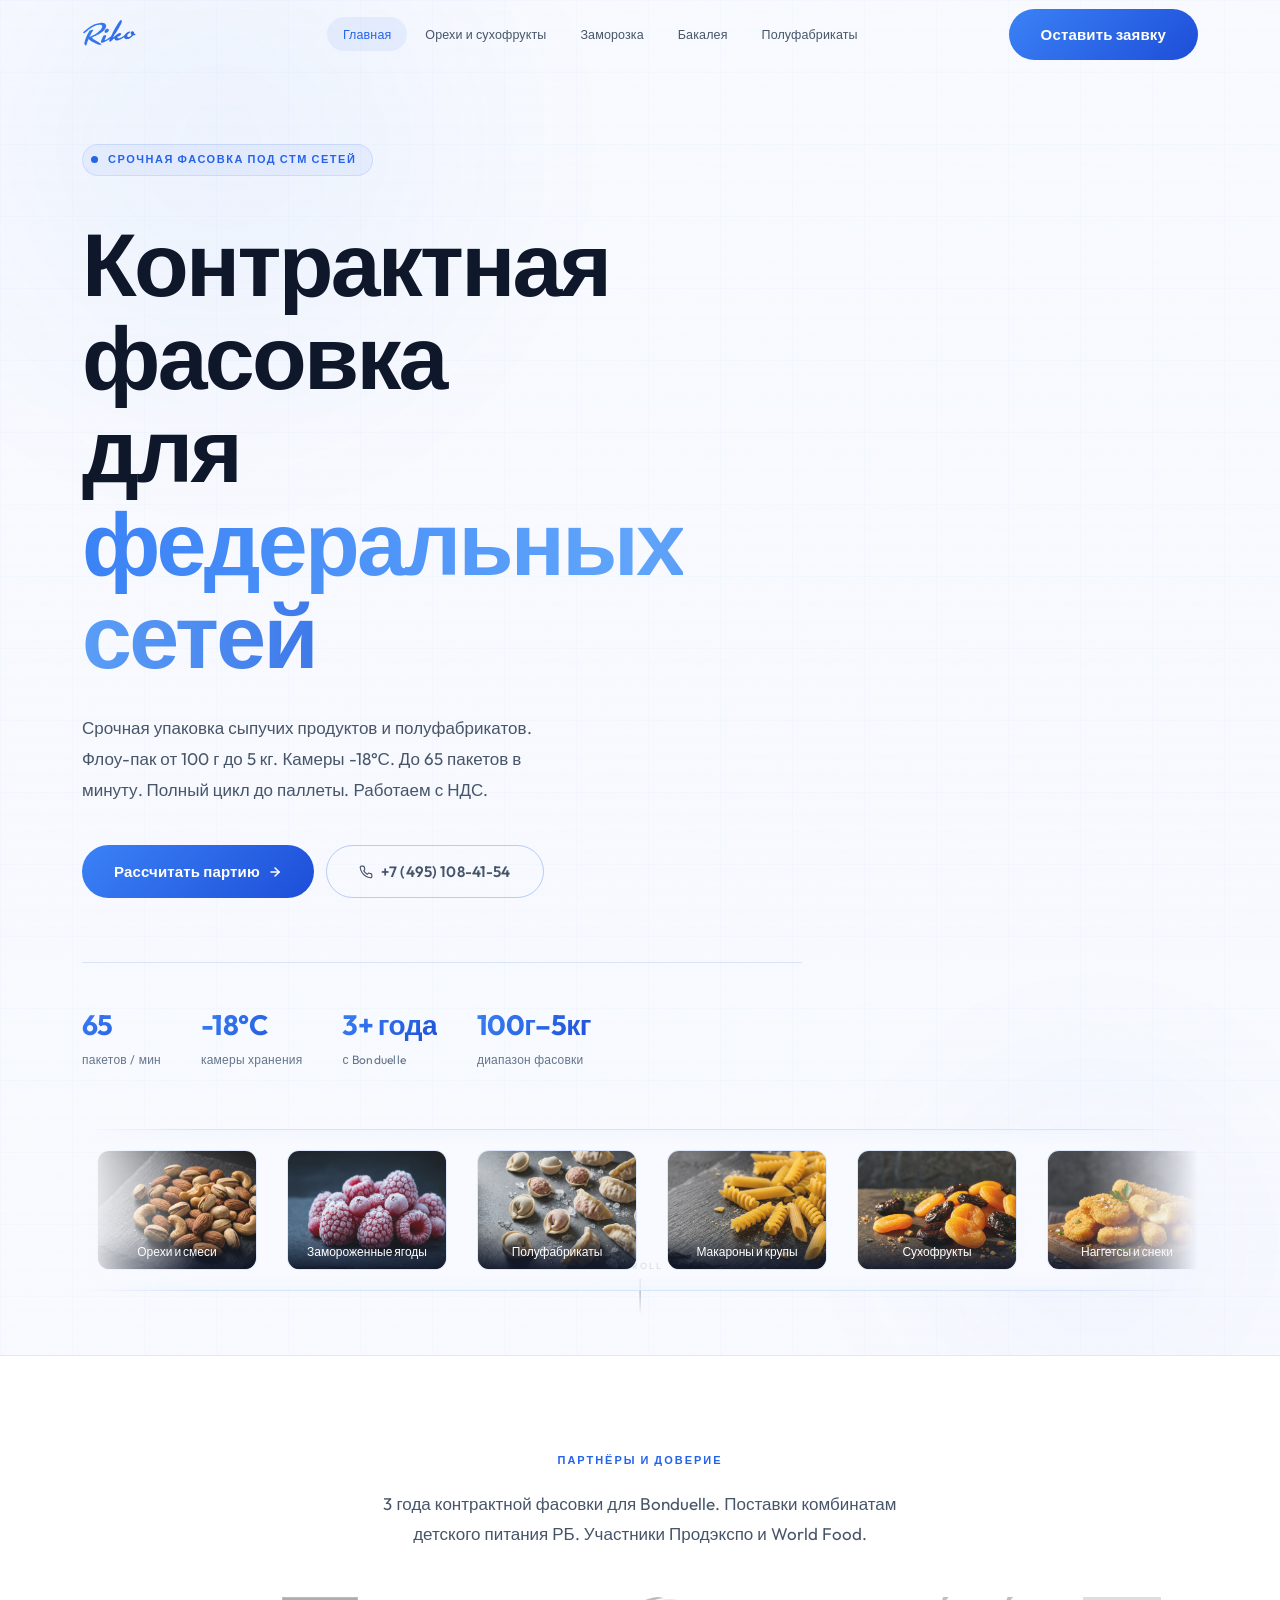
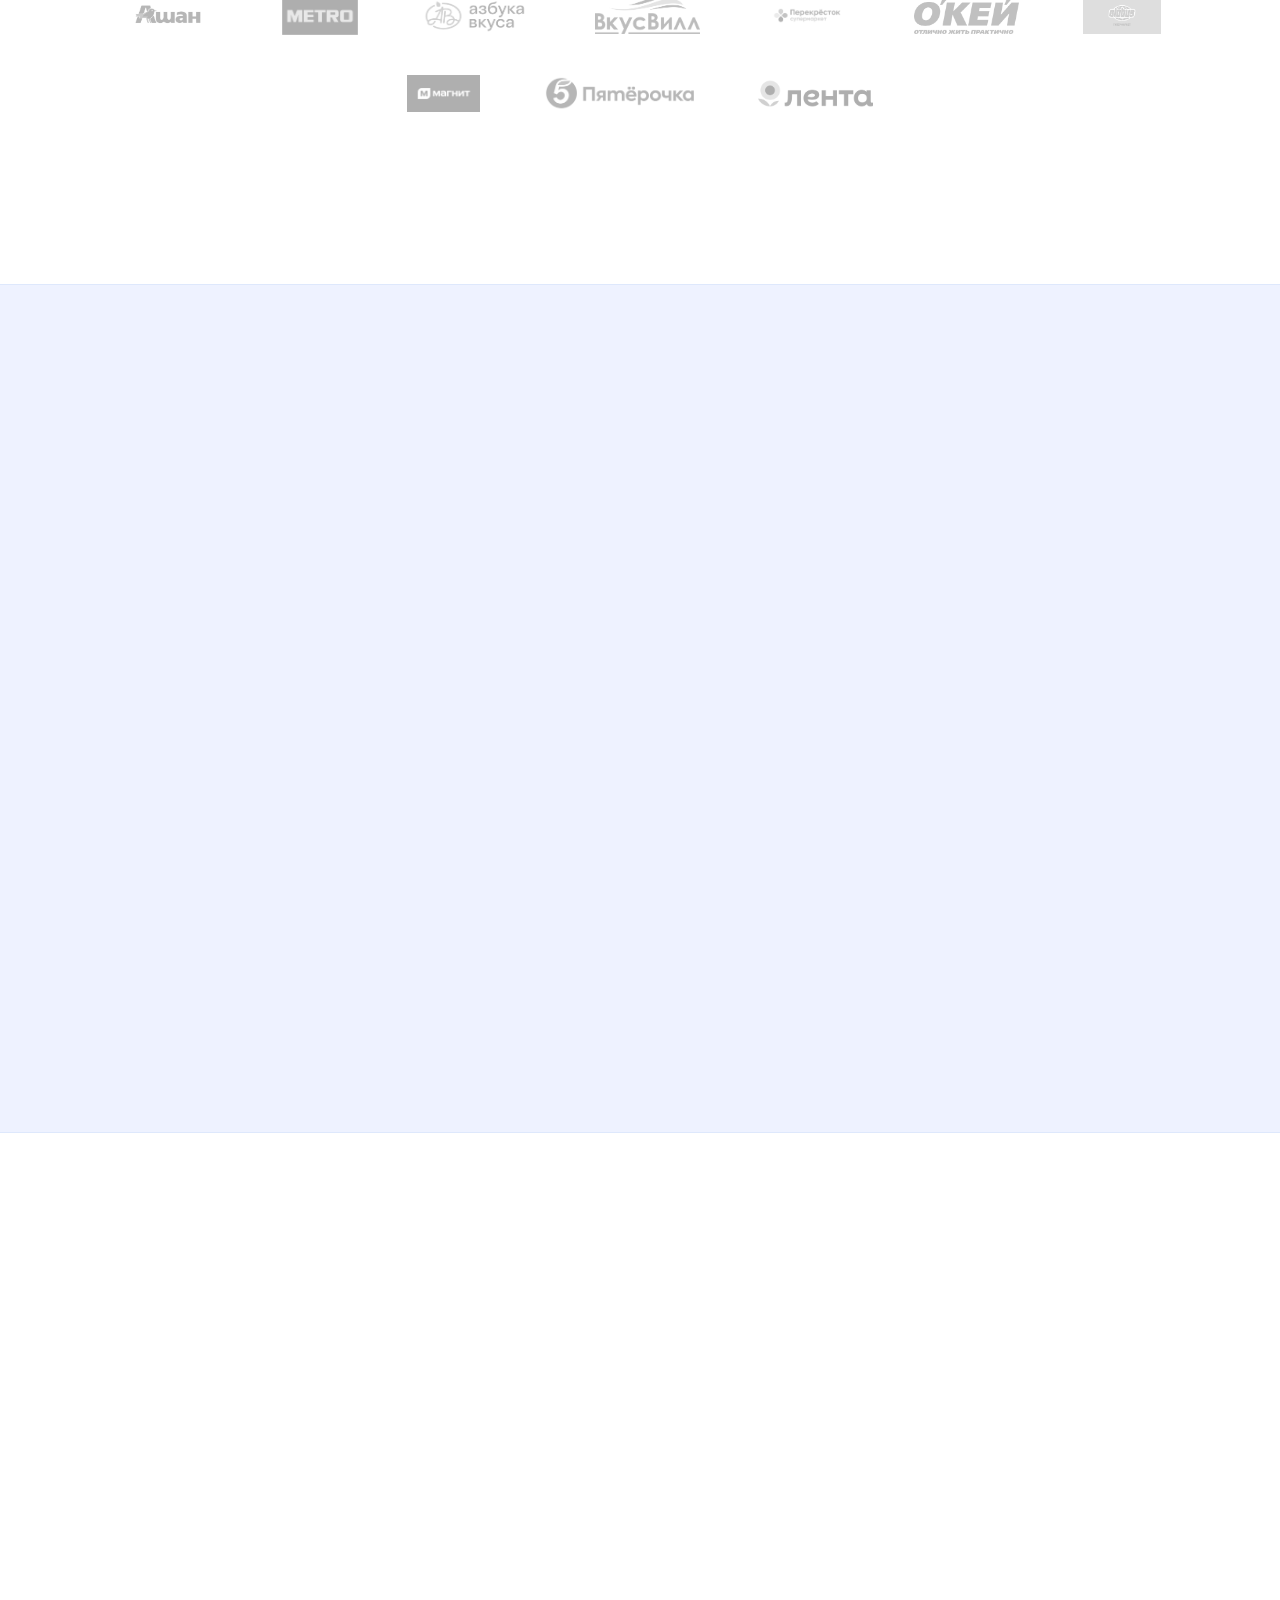
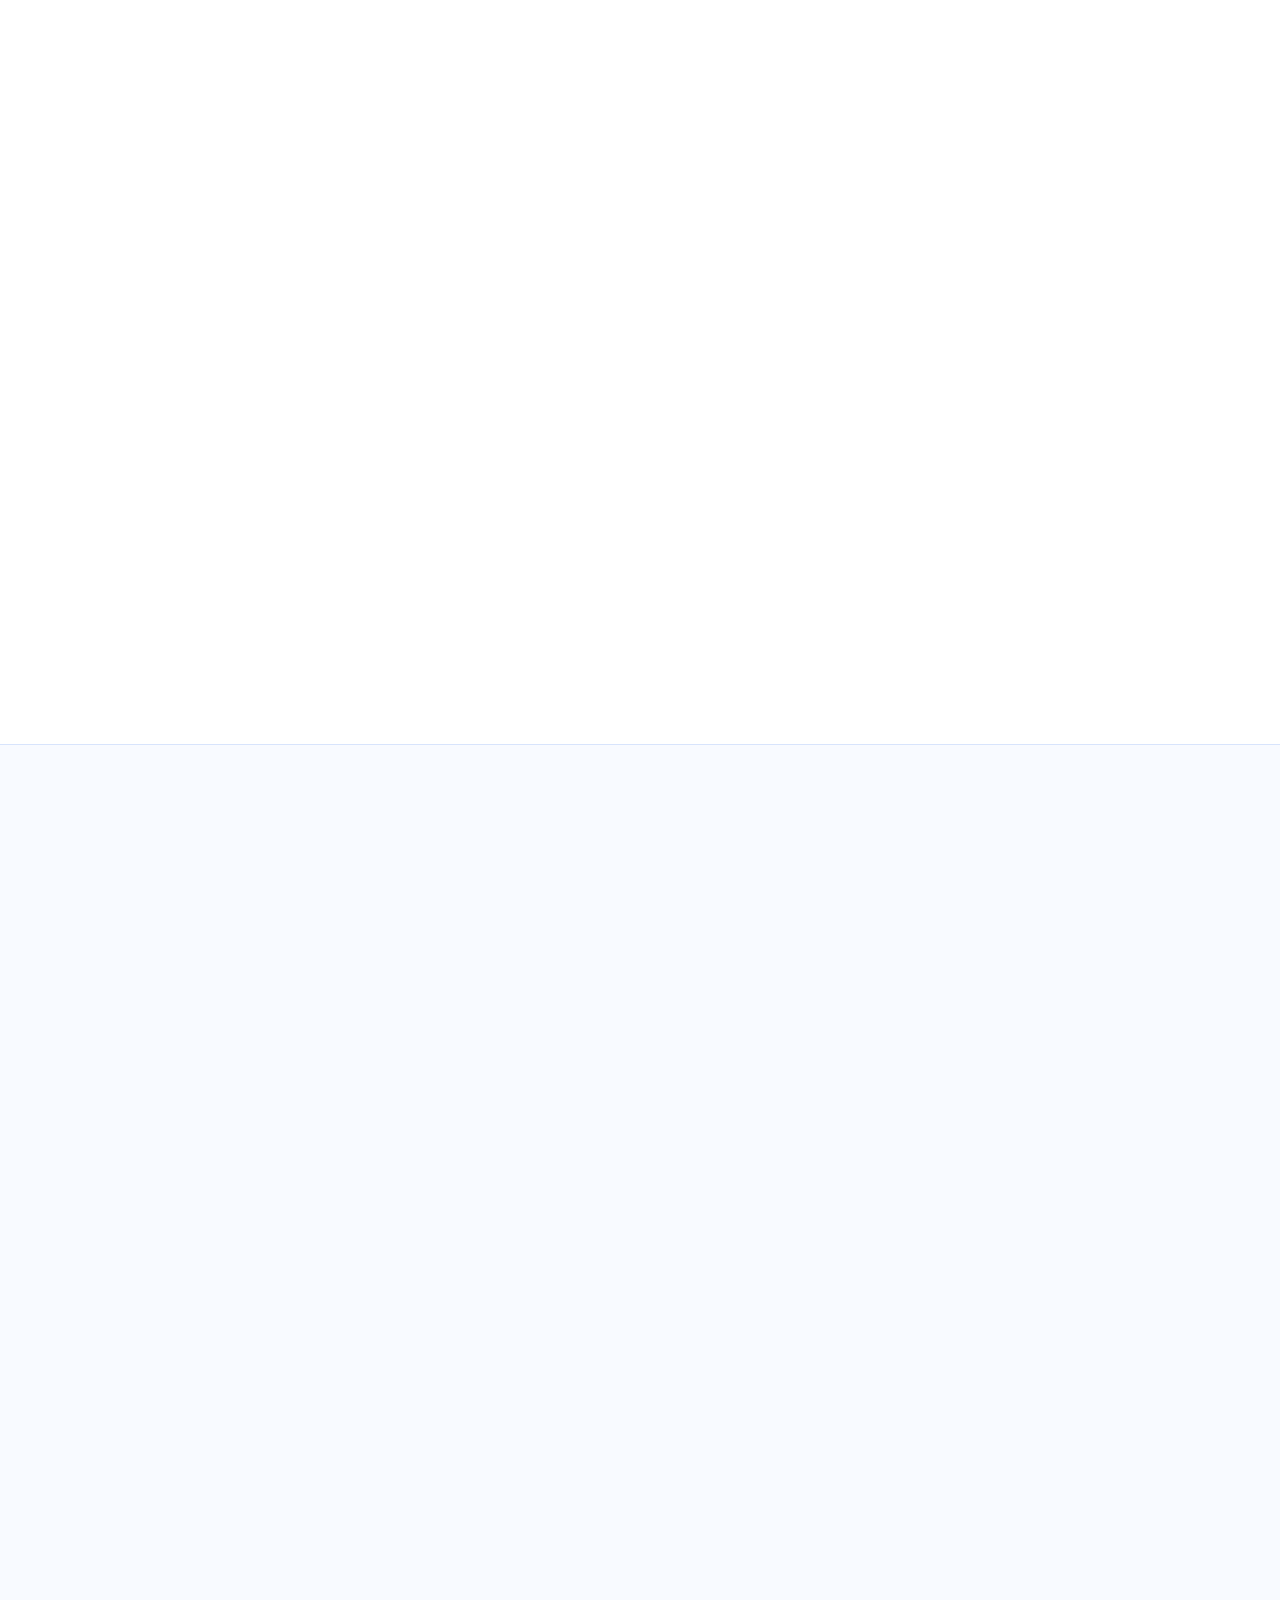
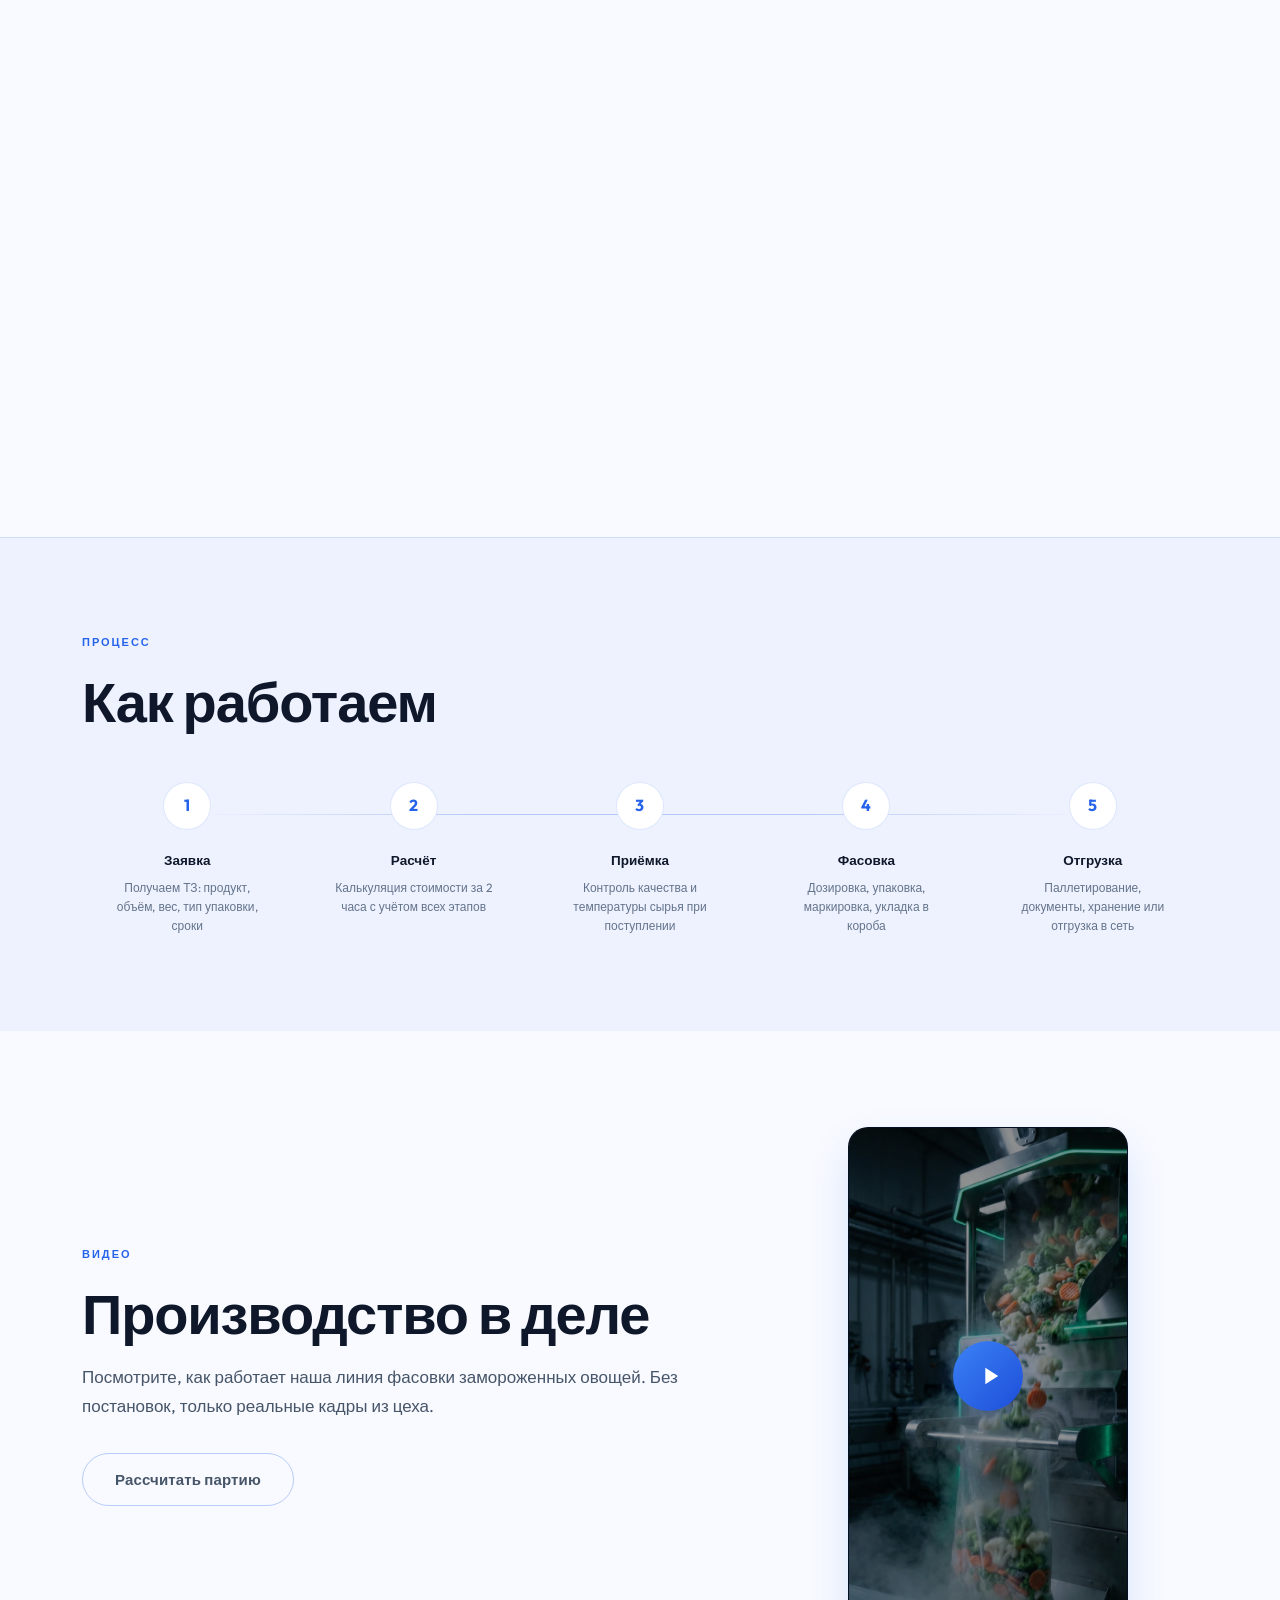
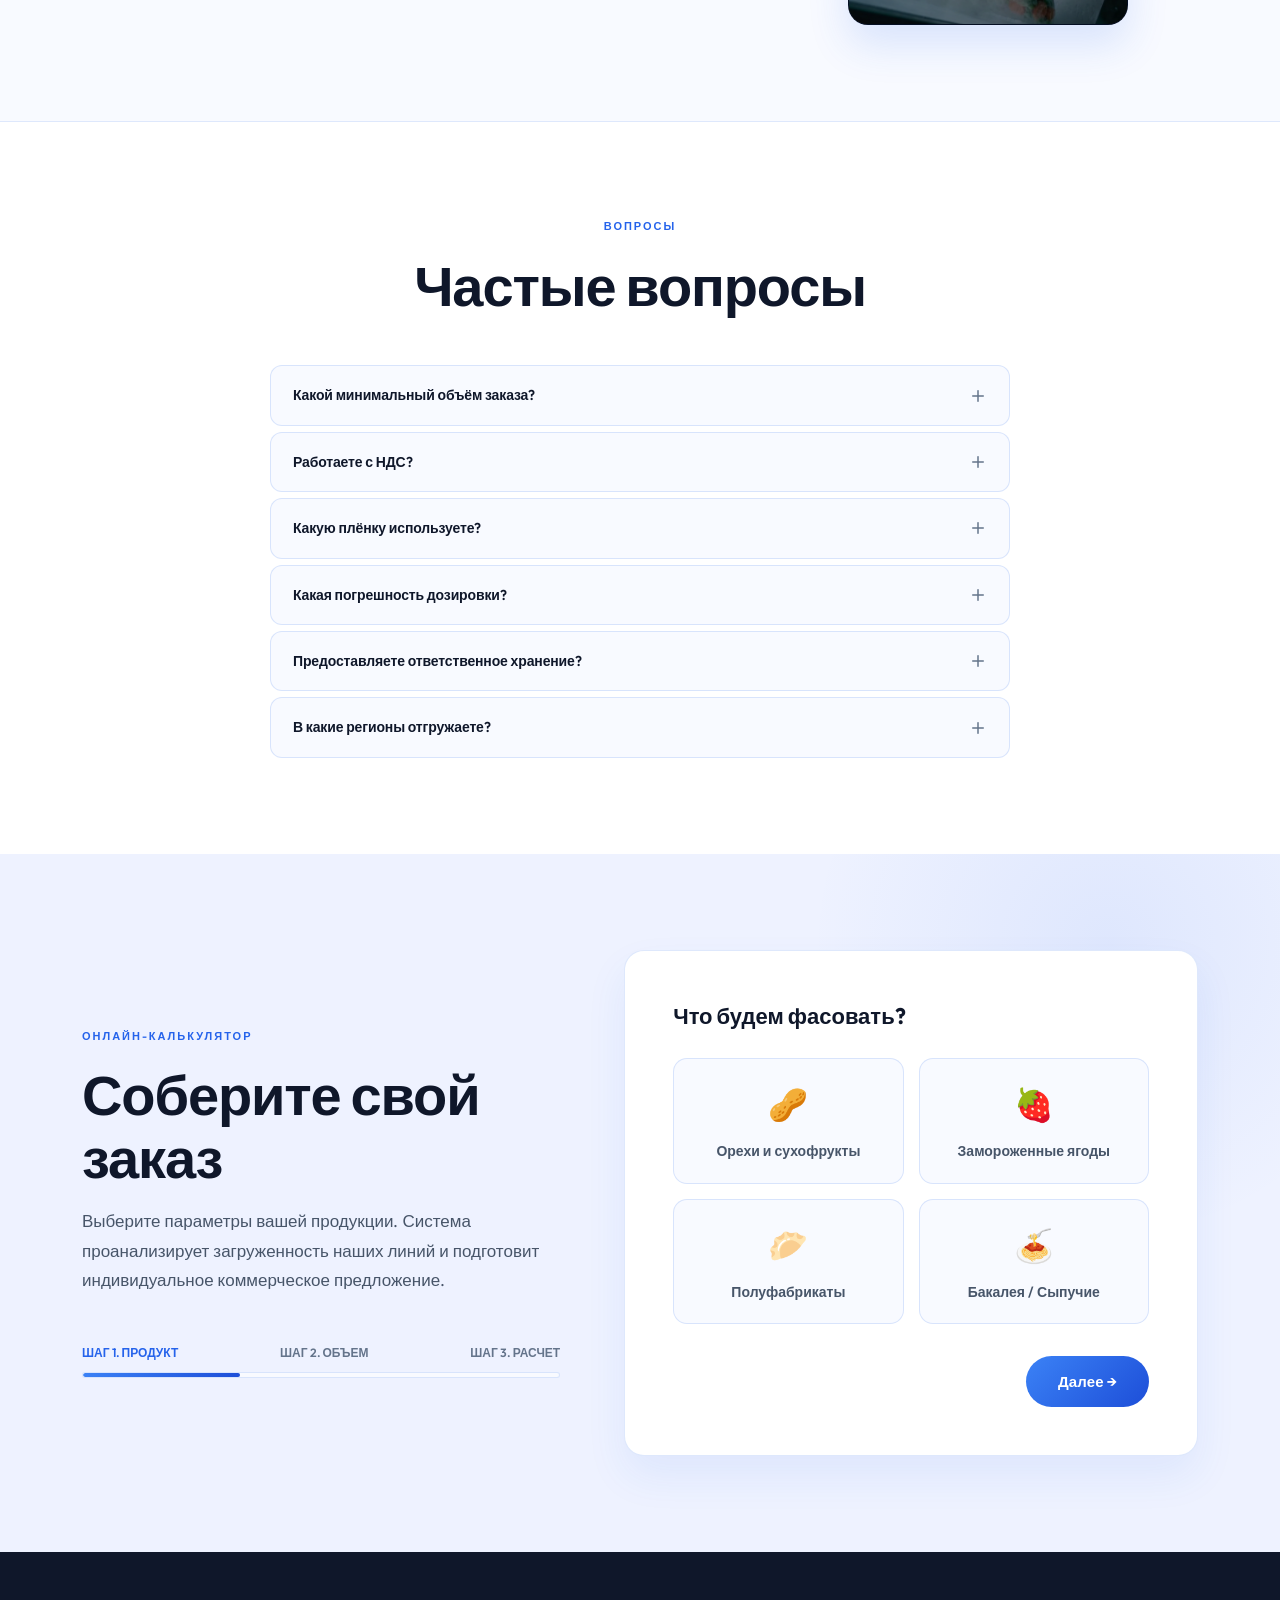
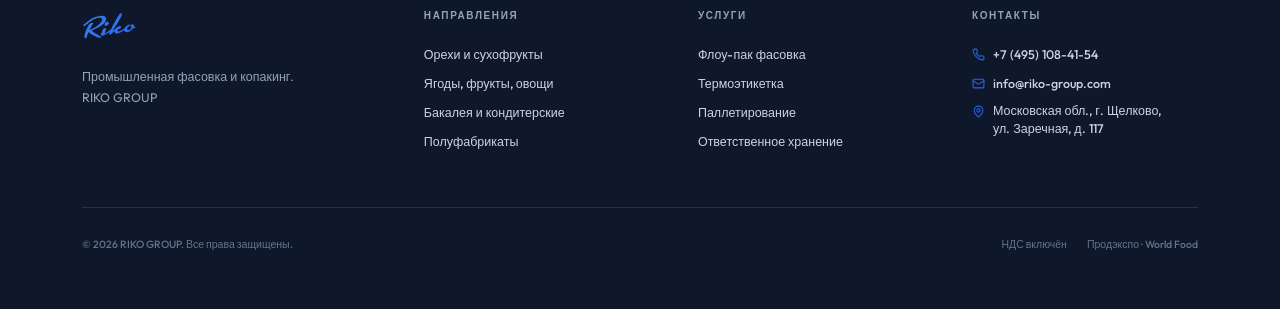
==== commit 16fc739a: "21323" ====
--- a/index.html
+++ b/index.html
@@ -22,6 +22,7 @@
         </a>
 
         <div class="nav-links">
+            <a href="index.html" class="active">Главная</a>
             <a href="nuts.html">Орехи и сухофрукты</a>
             <a href="frozen.html">Заморозка</a>
             <a href="grocery.html">Бакалея</a>
@@ -29,9 +30,10 @@
         </div>
 
         <div class="nav-right">
-            <button class="btn btn-gold nav-cta" onclick="document.getElementById('calc').scrollIntoView({behavior:'smooth'})">
+            <button class="btn btn-gold" onclick="document.getElementById('calc').scrollIntoView({behavior:'smooth'})">
                 <span>Оставить заявку</span>
             </button>
+
             <button class="burger" onclick="toggleMenu()" aria-label="Открыть меню">
                 <svg width="22" height="22" viewBox="0 0 24 24" fill="none" stroke="currentColor" stroke-width="2" stroke-linecap="round">
                     <path d="M4 6h16"/><path d="M4 12h16"/><path d="M4 18h16"/>
@@ -41,10 +43,12 @@
     </div>
 
     <div class="mobile-menu" id="mob">
+        <a href="index.html" class="active">Главная</a>
         <a href="nuts.html">Орехи и сухофрукты</a>
         <a href="frozen.html">Заморозка</a>
         <a href="grocery.html">Бакалея</a>
         <a href="semifinished.html">Полуфабрикаты</a>
+
         <button class="btn btn-gold" style="margin-top: 1.5rem; width: 100%; justify-content: center;" onclick="toggleMenu(); document.getElementById('calc').scrollIntoView({behavior:'smooth'});">
             Оставить заявку
         </button>
--- a/css/styles.css
+++ b/css/styles.css
@@ -3,22 +3,22 @@
  * Главная страница / styles.css
  *
  * Содержание:
- *   1. Reset & Variables
- *   2. Animations & Reveal
- *   3. Utility Classes
- *   4. Buttons
- *   5. Navigation
- *   6. Hero
- *   7. Trust / Social Proof
- *   8. Why Us
- *   9. Categories
- *  10. Tech Stats
- *  11. Process
- *  12. FAQ
- *  ice-product.webp. Form / CTA
- *  14. Footer
- *  15. Responsive (Tablet)
- *  16. Responsive (Mobile)
+ * 1. Reset & Variables
+ * 2. Animations & Reveal
+ * 3. Utility Classes
+ * 4. Buttons
+ * 5. Navigation
+ * 6. Hero
+ * 7. Trust / Social Proof
+ * 8. Why Us
+ * 9. Categories
+ * 10. Tech Stats
+ * 11. Process
+ * 12. FAQ
+ * 13. Form / CTA
+ * 14. Footer
+ * 15. Responsive (Tablet)
+ * 16. Responsive (Mobile)
  */
 
 
@@ -34,23 +34,24 @@
 
 :root {
     /* Backgrounds */
-    --bg:           #07070b;
-    --bg-card:      #0c0c12;
-    --bg-elevated:  #111118;
+    --bg:           #f8faff;
+    --bg-card:      #ffffff;
+    --bg-elevated:  #eef2ff;
 
     /* Accent */
-    --gold:         #c9a96e;
-    --gold-light:   #e0c78f;
-    --gold-dark:    #9a7a42;
+    --blue:         #2563eb;
+    --blue-light:   #60a5fa;
+    --blue-dark:    #1d4ed8;
+    --blue-gradient: linear-gradient(135deg, #3b82f6, #1d4ed8);
 
     /* Typography */
-    --text:           #ffffff;
-    --text-secondary: rgba(255, 255, 255, 0.55);
-    --text-muted:     rgba(255, 255, 255, 0.30);
+    --text:           #0f172a;
+    --text-secondary: #475569;
+    --text-muted:     #64748b;
 
     /* Borders */
-    --border:       rgba(255, 255, 255, 0.07);
-    --border-hover: rgba(255, 255, 255, 0.14);
+    --border:       rgba(37, 99, 235, 0.15);
+    --border-hover: rgba(37, 99, 235, 0.30);
 
     /* Layout */
     --font: 'Outfit', sans-serif;
@@ -69,8 +70,8 @@
     color: var(--text);
     line-height: 1.6;
     overflow-x: hidden;
+    max-width: 100%;
     -webkit-font-smoothing: antialiased;
-    max-width: 100vw;
 }
 
 a {
@@ -86,8 +87,8 @@
 }
 
 ::selection {
-    background: rgba(201, 169, 110, 0.3);
-    color: #fff;
+    background: rgba(37, 99, 235, 0.2);
+    color: var(--text);
 }
 
 ::-webkit-scrollbar {
@@ -99,7 +100,7 @@
 }
 
 ::-webkit-scrollbar-thumb {
-    background: rgba(201, 169, 110, 0.2);
+    background: rgba(37, 99, 235, 0.2);
     border-radius: 10px;
 }
 
@@ -171,13 +172,12 @@
 
 .section {
     padding: 6rem 0;
-    overflow-x: hidden;
 }
 
 .section-tag {
     font-size: 11px;
     letter-spacing: 0.18em;
-    color: var(--gold);
+    color: var(--blue);
     font-weight: 600;
     margin-bottom: 1.2rem;
     text-transform: uppercase;
@@ -201,7 +201,7 @@
 .gold-line {
     width: 40px;
     height: 2px;
-    background: var(--gold);
+    background: var(--blue-gradient);
     border-radius: 2px;
     margin-bottom: 2rem;
 }
@@ -235,14 +235,15 @@
     flex-shrink: 0;
 }
 
+/* Класс оставлен как btn-gold для совместимости с HTML, но стили синие */
 .btn-gold {
-    background: linear-gradient(135deg, var(--gold), var(--gold-dark));
-    color: var(--bg);
+    background: var(--blue-gradient);
+    color: #ffffff;
 }
 
 .btn-gold:hover {
     transform: translateY(-2px);
-    box-shadow: 0 8px 30px rgba(201, 169, 110, 0.25);
+    box-shadow: 0 8px 30px rgba(37, 99, 235, 0.25);
 }
 
 .btn-outline {
@@ -251,9 +252,9 @@
 }
 
 .btn-outline:hover {
-    background: rgba(255, 255, 255, 0.04);
-    color: var(--text);
-    border-color: rgba(255, 255, 255, 0.25);
+    background: rgba(37, 99, 235, 0.04);
+    color: var(--blue);
+    border-color: var(--blue);
 }
 
 /* endregion */
@@ -271,7 +272,7 @@
 }
 
 .nav.scrolled {
-    background: rgba(7, 7, 11, 0.88);
+    background: rgba(248, 250, 255, 0.88);
     backdrop-filter: blur(24px) saturate(180%);
     border-bottom: 1px solid var(--border);
 }
@@ -290,25 +291,22 @@
     gap: 10px;
 }
 
-/* Вставляем SVG-логотип и красим в золотой */
 .logo-svg {
     display: block;
-    width: 110px;  /* Ширину подберешь на глаз, чтобы лого не был огромным */
-    height: 38px;  /* Высоту тоже можно слегка покрутить */
-
-    /* Заливаем форму фирменным золотым градиентом проекта */
-    background: linear-gradient(135deg, var(--gold), var(--gold-dark));
-
-    /* Маска: берем форму из твоего файла rikologo.svg */
+    width: 110px;
+    height: 38px;
+
+    /* Заливаем форму фирменным синим градиентом */
+    background: var(--blue-gradient);
+
     -webkit-mask: url('../img/rikologo.svg') no-repeat left center / contain;
     mask: url('../img/rikologo.svg') no-repeat left center / contain;
 
     transition: all 0.3s ease;
 }
 
-/* Эффект при наведении на логотип (становится чуть ярче) */
 .logo:hover .logo-svg {
-    background: linear-gradient(135deg, var(--gold-light), var(--gold));
+    background: linear-gradient(135deg, var(--blue-light), var(--blue));
     transform: scale(1.02);
 }
 
@@ -322,7 +320,7 @@
     padding: 7px 16px;
     font-size: 12.5px;
     font-weight: 500;
-    color: var(--text-muted);
+    color: var(--text-secondary);
     border-radius: 50px;
     transition: all 0.3s;
     letter-spacing: 0.01em;
@@ -330,8 +328,8 @@
 
 .nav-links a:hover,
 .nav-links a.active {
-    color: var(--gold);
-    background: rgba(201, 169, 110, 0.07);
+    color: var(--blue);
+    background: rgba(37, 99, 235, 0.07);
 }
 
 .nav-right {
@@ -357,7 +355,7 @@
     top: 68px;
     left: 0;
     right: 0;
-    background: rgba(7, 7, 11, 0.97);
+    background: rgba(248, 250, 255, 0.97);
     backdrop-filter: blur(20px);
     padding: 1rem 1.5rem 1.5rem;
     border-bottom: 1px solid var(--border);
@@ -378,8 +376,8 @@
 }
 
 .mobile-menu a:hover {
-    color: var(--gold);
-    background: rgba(201, 169, 110, 0.06);
+    color: var(--blue);
+    background: rgba(37, 99, 235, 0.06);
 }
 
 /* endregion */
@@ -389,7 +387,6 @@
 
 .hero {
     position: relative;
-    /* Уменьшили высоту на 30%. Было 100vh, стало 70vh */
     min-height: 70vh;
     display: flex;
     align-items: center;
@@ -401,9 +398,8 @@
     position: absolute;
     inset: 0;
     z-index: 0;
-    /* Добавили темный градиент-затемнение поверх твоей фотографии */
     background:
-        linear-gradient(to bottom, rgba(7, 7, 11, 0.6) 0%, rgba(7, 7, 11, 0.95) 100%),
+        linear-gradient(to bottom, rgba(248, 250, 255, 0.7) 0%, rgba(248, 250, 255, 0.98) 100%),
         url('../img/hero-bg.jpg') center center / cover no-repeat;
 }
 
@@ -415,7 +411,7 @@
     top: -15%;
     left: -10%;
     border-radius: 50%;
-    background: radial-gradient(circle, rgba(201, 169, 110, 0.06), transparent 70%);
+    background: radial-gradient(circle, rgba(37, 99, 235, 0.06), transparent 70%);
     filter: blur(60px);
 }
 
@@ -427,24 +423,24 @@
     bottom: -10%;
     right: -5%;
     border-radius: 50%;
-    background: radial-gradient(circle, rgba(201, 169, 110, 0.04), transparent 70%);
+    background: radial-gradient(circle, rgba(37, 99, 235, 0.04), transparent 70%);
     filter: blur(60px);
 }
 
 .hero-grid {
     position: absolute;
     inset: 0;
-    opacity: 0.018;
+    opacity: 0.15;
     background-image:
-        linear-gradient(rgba(255, 255, 255, 0.6) 1px, transparent 1px),
-        linear-gradient(90deg, rgba(255, 255, 255, 0.6) 1px, transparent 1px);
+        linear-gradient(rgba(37, 99, 235, 0.15) 1px, transparent 1px),
+        linear-gradient(90deg, rgba(37, 99, 235, 0.15) 1px, transparent 1px);
     background-size: 72px 72px;
 }
 
 .hero-noise {
     position: absolute;
     inset: 0;
-    opacity: 0.03;
+    opacity: 0.02;
     background: url("data:image/svg+xml,%3Csvg viewBox='0 0 256 256' xmlns='http://www.w3.org/2000/svg'%3E%3Cfilter id='n'%3E%3CfeTurbulence type='fractalNoise' baseFrequency='0.85' numOctaves='4' stitchTiles='stitch'/%3E%3C/filter%3E%3Crect width='100%25' height='100%25' filter='url(%23n)' opacity='1'/%3E%3C/svg%3E");
     background-size: 128px 128px;
 }
@@ -462,8 +458,8 @@
     gap: 10px;
     padding: 6px 16px 6px 8px;
     border-radius: 50px;
-    background: rgba(201, 169, 110, 0.06);
-    border: 1px solid rgba(201, 169, 110, 0.12);
+    background: rgba(37, 99, 235, 0.06);
+    border: 1px solid rgba(37, 99, 235, 0.12);
     margin-bottom: 2.5rem;
     animation: heroFade 1s var(--ease) 0.1s both;
 }
@@ -472,18 +468,18 @@
     width: 7px;
     height: 7px;
     border-radius: 50%;
-    background: var(--gold);
+    background: var(--blue);
 }
 
 .hero-label span {
     font-size: 11px;
     letter-spacing: 0.14em;
-    color: var(--gold);
+    color: var(--blue);
     font-weight: 600;
 }
 
 .hero h1 {
-    font-size: clamp(2.6rem, 6.5vw, 5.4rem);
+    font-size: clamp(2.8rem, 7vw, 6.2rem);
     font-weight: 800;
     line-height: 1.04;
     letter-spacing: -0.03em;
@@ -491,25 +487,24 @@
     animation: heroFade 1s var(--ease) 0.25s both;
 }
 
+/* Новый shimmer-градиент для акцентов в заголовке */
 .hero h1 .hl {
-    color: var(--gold);
+    color: transparent;
+    background: linear-gradient(to right, #3b82f6, #60a5fa, #1d4ed8, #3b82f6);
+    background-size: 200% auto;
+    -webkit-background-clip: text;
+    background-clip: text;
+    animation: shimmer 3s linear infinite;
     position: relative;
 }
 
+/* Убираем подчеркивание, чтобы акцентировать градиент */
 .hero h1 .hl::after {
-    content: '';
-    position: absolute;
-    bottom: 0;
-    left: 0;
-    right: 0;
-    height: 3px;
-    background: var(--gold);
-    opacity: 0.3;
-    border-radius: 2px;
+    display: none;
 }
 
 .hero-sub {
-    font-size: 16px;
+    font-size: 17px;
     color: var(--text-secondary);
     max-width: 480px;
     line-height: 1.8;
@@ -534,10 +529,14 @@
     animation: heroFade 1s var(--ease) 0.7s both;
 }
 
+/* Градиент для цифр статистики */
 .hero-stat-val {
     font-size: 28px;
     font-weight: 700;
-    color: var(--gold);
+    background: var(--blue-gradient);
+    -webkit-background-clip: text;
+    background-clip: text;
+    color: transparent;
     letter-spacing: -0.02em;
 }
 
@@ -578,6 +577,7 @@
 
 /* region 7. TRUST / SOCIAL PROOF ========================================== */
 
+/* Чередование фонов: тут белый */
 .trust {
     background: var(--bg-card);
     border-top: 1px solid var(--border);
@@ -594,37 +594,34 @@
     max-width: 540px;
 }
 
-/* Сетка для логотипов */
 .partners-grid {
     display: flex;
     flex-wrap: wrap;
     justify-content: center;
     align-items: center;
-    gap: 2.5rem 4rem; /* Большие отступы между логотипами */
+    gap: 2.5rem 4rem;
     margin-bottom: 3.5rem;
 }
 
-/* Стили самих логотипов */
 .partner-logo {
-    height: 38px; /* Фиксируем высоту, чтобы горизонтальные лого смотрелись ровно */
-    max-width: 150px; /* Ограничиваем ширину для слишком длинных */
-    object-fit: contain; /* Чтобы пропорции не искажались */
-
-    /* Делаем их приглушенными и серыми для строгого B2B стиля */
-    filter: grayscale(100%) opacity(0.4) brightness(1.5);
+    height: 38px;
+    max-width: 150px;
+    object-fit: contain;
+
+    /* На светлом фоне делаем логотипы серыми и полупрозрачными */
+    filter: grayscale(100%) opacity(0.4);
     transition: all 0.4s var(--ease);
     cursor: default;
 }
 
-/* Эффект при наведении мыши (логотип "оживает") */
 .partner-logo:hover {
-    filter: grayscale(0%) opacity(1) brightness(1);
+    filter: grayscale(0%) opacity(1);
     transform: scale(1.05);
 }
 
 .partner:hover {
-    border-color: rgba(201, 169, 110, 0.2);
-    color: var(--gold);
+    border-color: rgba(37, 99, 235, 0.2);
+    color: var(--blue);
 }
 
 .trust-badges {
@@ -646,7 +643,7 @@
 .trust-badge svg {
     width: 14px;
     height: 14px;
-    color: var(--gold);
+    color: var(--blue);
 }
 
 /* endregion */
@@ -654,8 +651,9 @@
 
 /* region 8. WHY US ======================================================== */
 
+/* Чередование фонов: тут eef2ff */
 .why {
-    background: var(--bg);
+    background: var(--bg-elevated);
 }
 
 .why-grid {
@@ -687,7 +685,7 @@
     left: 0;
     right: 0;
     height: 2px;
-    background: linear-gradient(90deg, transparent, var(--gold), transparent);
+    background: linear-gradient(90deg, transparent, var(--blue), transparent);
     opacity: 0;
     transition: opacity 0.4s;
 }
@@ -699,21 +697,21 @@
 .why-num {
     font-size: 42px;
     font-weight: 800;
-    color: rgba(201, 169, 110, 0.08);
+    color: rgba(37, 99, 235, 0.08);
     letter-spacing: -0.04em;
     line-height: 1;
     margin-bottom: 1rem;
 }
 
 .why-card h3 {
-    font-size: 15px;
+    font-size: 21px;
     font-weight: 700;
     margin-bottom: 0.6rem;
     letter-spacing: -0.01em;
 }
 
 .why-card p {
-    font-size: 13px;
+    font-size: 15px;
     color: var(--text-secondary);
     line-height: 1.7;
 }
@@ -723,18 +721,17 @@
 
 /* region 9. CATEGORIES ==================================================== */
 
-/* Пятая карточка: изумрудное свечение при наведении */
 .cat-card:nth-child(5) .cat-card-glow {
-    background: radial-gradient(circle at 20% 20%, rgba(16, 185, 129, 0.04), transparent 60%);
-}
-
-/* Растягиваем 5-ю карточку на обе колонки на больших экранах, чтобы не было пустой дыры */
+    background: radial-gradient(circle at 20% 20%, rgba(16, 185, 129, 0.1), transparent 60%);
+}
+
 @media (min-width: 1025px) {
     .cat-card:nth-child(5) {
         grid-column: 1 / -1;
     }
 }
 
+/* Чередование фонов: тут белый */
 .categories {
     background: var(--bg-card);
     border-top: 1px solid var(--border);
@@ -763,7 +760,7 @@
     border-color: var(--border-hover);
 }
 
-/* Glow overlays per card */
+/* Glow overlays per card (сделал чуть насыщеннее для светлого фона 0.1) */
 .cat-card-glow {
     position: absolute;
     inset: 0;
@@ -773,10 +770,10 @@
 
 .cat-card:hover .cat-card-glow { opacity: 1; }
 
-.cat-card:nth-child(1) .cat-card-glow { background: radial-gradient(circle at 20% 20%, rgba(56, 189, 248, 0.04), transparent 60%); }
-.cat-card:nth-child(2) .cat-card-glow { background: radial-gradient(circle at 20% 20%, rgba(245, 158, 11, 0.04), transparent 60%); }
-.cat-card:nth-child(3) .cat-card-glow { background: radial-gradient(circle at 20% 20%, rgba(249, 115, 22, 0.04), transparent 60%); }
-.cat-card:nth-child(4) .cat-card-glow { background: radial-gradient(circle at 20% 20%, rgba(168, 85, 247, 0.04), transparent 60%); }
+.cat-card:nth-child(1) .cat-card-glow { background: radial-gradient(circle at 20% 20%, rgba(56, 189, 248, 0.1), transparent 60%); }
+.cat-card:nth-child(2) .cat-card-glow { background: radial-gradient(circle at 20% 20%, rgba(245, 158, 11, 0.1), transparent 60%); }
+.cat-card:nth-child(3) .cat-card-glow { background: radial-gradient(circle at 20% 20%, rgba(249, 115, 22, 0.1), transparent 60%); }
+.cat-card:nth-child(4) .cat-card-glow { background: radial-gradient(circle at 20% 20%, rgba(168, 85, 247, 0.1), transparent 60%); }
 
 .cat-inner {
     position: relative;
@@ -787,8 +784,8 @@
     width: 44px;
     height: 44px;
     border-radius: 11px;
-    background: rgba(201, 169, 110, 0.07);
-    border: 1px solid rgba(201, 169, 110, 0.14);
+    background: rgba(37, 99, 235, 0.07);
+    border: 1px solid rgba(37, 99, 235, 0.14);
     display: grid;
     place-items: center;
     margin-bottom: 1.5rem;
@@ -796,17 +793,17 @@
 }
 
 .cat-card:hover .cat-icon { transform: scale(1.08); }
-.cat-icon svg { width: 20px; height: 20px; color: var(--gold); }
+.cat-icon svg { width: 20px; height: 20px; color: var(--blue); }
 
 .cat-card h3 {
-    font-size: 18px;
+    font-size: 21px;
     font-weight: 700;
     margin-bottom: 0.6rem;
     letter-spacing: -0.01em;
 }
 
 .cat-card p {
-    font-size: 13px;
+    font-size: 15px;
     color: var(--text-secondary);
     line-height: 1.7;
     margin-bottom: 1.5rem;
@@ -818,7 +815,7 @@
     gap: 6px;
     font-size: 12.5px;
     font-weight: 600;
-    color: var(--gold);
+    color: var(--blue);
     transition: gap 0.3s;
 }
 
@@ -830,6 +827,7 @@
 
 /* region 10. TECH STATS =================================================== */
 
+/* Чередование фонов: тут f8faff */
 .tech {
     background: var(--bg);
     border-top: 1px solid var(--border);
@@ -853,10 +851,14 @@
 
 .tech-num:hover { border-color: var(--border-hover); }
 
+/* Градиент для цифр tech-stats */
 .tech-val {
     font-size: clamp(1.8rem, 3.5vw, 2.8rem);
     font-weight: 800;
-    color: var(--gold);
+    background: var(--blue-gradient);
+    -webkit-background-clip: text;
+    background-clip: text;
+    color: transparent;
     letter-spacing: -0.03em;
     line-height: 1.1;
 }
@@ -893,7 +895,7 @@
 }
 
 .tech-pill:hover { border-color: var(--border-hover); }
-.tech-pill svg { width: 15px; height: 15px; color: var(--gold); flex-shrink: 0; }
+.tech-pill svg { width: 15px; height: 15px; color: var(--blue); flex-shrink: 0; }
 .tech-pill span { font-size: 12.5px; color: var(--text-secondary); font-weight: 500; }
 
 /* endregion */
@@ -901,8 +903,9 @@
 
 /* region 11. PROCESS ====================================================== */
 
+/* Чередование фонов: тут eef2ff */
 .process {
-    background: var(--bg-card);
+    background: var(--bg-elevated);
     border-top: 1px solid var(--border);
 }
 
@@ -933,22 +936,22 @@
     width: 48px;
     height: 48px;
     border-radius: 50%;
-    background: var(--bg);
+    background: var(--bg-card);
     border: 1px solid var(--border);
     display: grid;
     place-items: center;
     margin: 0 auto 1.25rem;
     font-size: 16px;
     font-weight: 700;
-    color: var(--gold);
+    color: var(--blue);
     position: relative;
     z-index: 2;
     transition: all 0.3s;
 }
 
 .step:hover .step-num {
-    border-color: var(--gold);
-    box-shadow: 0 0 20px rgba(201, 169, 110, 0.12);
+    border-color: var(--blue);
+    box-shadow: 0 0 20px rgba(37, 99, 235, 0.12);
 }
 
 .step h4 {
@@ -970,8 +973,9 @@
 
 /* region 12. FAQ ========================================================== */
 
+/* Чередование фонов: тут белый */
 .faq {
-    background: var(--bg);
+    background: var(--bg-card);
     border-top: 1px solid var(--border);
 }
 
@@ -985,7 +989,7 @@
 
 .faq-item {
     border-radius: 12px;
-    background: var(--bg-card);
+    background: var(--bg);
     border: 1px solid var(--border);
     overflow: hidden;
     transition: border-color 0.3s;
@@ -1008,7 +1012,7 @@
 }
 
 .faq-q:hover {
-    background: rgba(255, 255, 255, 0.015);
+    background: rgba(37, 99, 235, 0.015);
 }
 
 .faq-q span {
@@ -1027,7 +1031,7 @@
 
 .faq-item.open .faq-q svg {
     transform: rotate(45deg);
-    color: var(--gold);
+    color: var(--blue);
 }
 
 .faq-a {
@@ -1044,7 +1048,7 @@
 }
 
 .faq-a p {
-    font-size: 13px;
+    font-size: 15px;
     color: var(--text-secondary);
     line-height: 1.75;
 }
@@ -1052,10 +1056,11 @@
 /* endregion */
 
 
-/* region ice-product.webp. FORM / CTA =================================================== */
-
+/* region 13. FORM / CTA =================================================== */
+
+/* Чередование фонов: тут f8faff */
 .form-section {
-    background: var(--bg-card);
+    background: var(--bg);
     border-top: 1px solid var(--border);
     position: relative;
     overflow: hidden;
@@ -1069,7 +1074,7 @@
     width: 800px;
     height: 800px;
     border-radius: 50%;
-    background: radial-gradient(circle, rgba(201, 169, 110, 0.04), transparent 60%);
+    background: radial-gradient(circle, rgba(37, 99, 235, 0.04), transparent 60%);
     pointer-events: none;
 }
 
@@ -1106,7 +1111,7 @@
 .form-perk svg {
     width: 16px;
     height: 16px;
-    color: var(--gold);
+    color: var(--blue);
     flex-shrink: 0;
 }
 
@@ -1118,7 +1123,7 @@
 
 /* Form box */
 .form-box {
-    background: var(--bg);
+    background: var(--bg-card);
     border: 1px solid var(--border);
     border-radius: 16px;
     padding: 2rem;
@@ -1150,7 +1155,7 @@
     width: 100%;
     padding: 12px 16px;
     border-radius: 10px;
-    background: var(--bg-card);
+    background: var(--bg);
     border: 1px solid var(--border);
     color: var(--text);
     font-family: var(--font);
@@ -1162,7 +1167,7 @@
 .field input:focus,
 .field select:focus,
 .field textarea:focus {
-    border-color: rgba(201, 169, 110, 0.4);
+    border-color: rgba(37, 99, 235, 0.4);
 }
 
 .field input::placeholder,
@@ -1174,13 +1179,13 @@
     cursor: pointer;
     -webkit-appearance: none;
     appearance: none;
-    background-image: url("data:image/svg+xml,%3Csvg xmlns='http://www.w3.org/2000/svg' width='12' height='12' viewBox='0 0 24 24' fill='none' stroke='rgba(255,255,255,0.3)' stroke-width='2'%3E%3Cpath d='m6 9 6 6 6-6'/%3E%3C/svg%3E");
+    background-image: url("data:image/svg+xml,%3Csvg xmlns='http://www.w3.org/2000/svg' width='12' height='12' viewBox='0 0 24 24' fill='none' stroke='rgba(15,23,42,0.4)' stroke-width='2'%3E%3Cpath d='m6 9 6 6 6-6'/%3E%3C/svg%3E");
     background-repeat: no-repeat;
     background-position: right 14px center;
 }
 
 .field select option {
-    background: var(--bg);
+    background: var(--bg-card);
     color: var(--text);
 }
 
@@ -1205,9 +1210,10 @@
 
 /* region 14. FOOTER ======================================================= */
 
+/* Темный футер */
 .footer {
-    background: var(--bg);
-    border-top: 1px solid var(--border);
+    background: #0f172a;
+    border-top: none;
 }
 
 .footer-grid {
@@ -1218,7 +1224,7 @@
 
 .footer-brand p {
     font-size: 12.5px;
-    color: var(--text-muted);
+    color: #94a3b8;
     line-height: 1.7;
     margin-top: 1.25rem;
 }
@@ -1226,7 +1232,7 @@
 .footer h4 {
     font-size: 10px;
     letter-spacing: 0.16em;
-    color: var(--text-muted);
+    color: #94a3b8;
     font-weight: 600;
     margin-bottom: 1.25rem;
     text-transform: uppercase;
@@ -1241,13 +1247,13 @@
 .footer-links a,
 .footer-links span {
     font-size: 12.5px;
-    color: rgba(255, 255, 255, 0.35);
+    color: #cbd5e1;
     font-weight: 500;
     transition: color 0.3s;
 }
 
 .footer-links a:hover {
-    color: var(--text);
+    color: #ffffff;
 }
 
 .contact-row {
@@ -1259,14 +1265,14 @@
 .contact-row svg {
     width: 13px;
     height: 13px;
-    color: var(--gold);
+    color: var(--blue);
     flex-shrink: 0;
 }
 
 .footer-bottom {
     margin-top: 3.5rem;
     padding-top: 1.75rem;
-    border-top: 1px solid var(--border);
+    border-top: 1px solid rgba(255, 255, 255, 0.1);
     display: flex;
     justify-content: space-between;
     align-items: center;
@@ -1276,7 +1282,7 @@
 
 .footer-bottom span {
     font-size: 10.5px;
-    color: rgba(255, 255, 255, 0.18);
+    color: #64748b;
     font-weight: 500;
 }
 
@@ -1331,20 +1337,7 @@
     .nav-inner     { height: 60px; }
     .mobile-menu   { top: 60px; }
 
-    /* Hero mobile fixes */
-    .hero .container { padding-top: 5.5rem !important; padding-bottom: 2.5rem !important; }
-    .hero h1         { font-size: 1.95rem !important; line-height: 1.1; word-break: break-word; }
-    .hero-label      { max-width: 100%; white-space: normal; }
-    .hero-label span { font-size: 9px; letter-spacing: 0.08em; }
-    .hero-stats    { display: grid; grid-template-columns: 1fr 1fr; gap: 1.25rem; margin-top: 2rem; padding-top: 1.5rem; }
-    .hero-stat-val { font-size: 22px; }
-    .hero-sub      { font-size: 15px !important; }
-    .hero-content  { max-width: 100%; overflow: hidden; }
-
-    /* Fix overflow on inner pages */
-    .carousel-container { margin: 0; padding: 0 1.25rem; }
-    .tech-details       { grid-template-columns: 1fr !important; }
-    .video-layout       { grid-template-columns: 1fr; gap: 2rem; text-align: center; }
+    .hero-stats    { flex-direction: column; gap: 1rem; }
     .why-grid      { grid-template-columns: 1fr; }
     .tech-numbers  { grid-template-columns: 1fr 1fr; }
     .tech-details  { grid-template-columns: 1fr; }
@@ -1365,7 +1358,8 @@
         padding: 14px 24px;
     }
 
-    .nav-right .btn      { display: none; }
+    .nav-right .btn span { display: none; }
+    .nav-right .btn      { padding: 10px 12px; }
 }
 
 /* endregion */
@@ -1374,37 +1368,31 @@
    УВЕЛИЧЕНИЕ ШРИФТОВ (Правки)
    ==================================================================== */
 
-/* Базовый размер текста абзацев */
 p, .hero-sub, .section-desc {
-    font-size: 17px; /* Было 15-16px */
-}
-
-/* Главный заголовок (Hero) */
+    font-size: 17px;
+}
+
 .hero h1 {
-    font-size: clamp(2rem, 7vw, 6.2rem); /* 2rem ≈ 32px — безопасный минимум для мобильного */
-}
-
-/* Заголовки секций */
+    font-size: clamp(2.8rem, 7vw, 6.2rem);
+}
+
 .section-heading {
-    font-size: clamp(1.6rem, 5vw, 3.5rem); /* безопасный минимум 1.6rem = ~26px */
-}
-
-/* Заголовки в карточках "Почему мы" и "Направления" */
+    font-size: clamp(2rem, 5vw, 3.5rem);
+}
+
 .why-card h3,
 .cat-card h3 {
-    font-size: 21px; /* Было 15-18px */
-}
-
-/* Текст внутри карточек */
+    font-size: 21px;
+}
+
 .why-card p,
 .cat-card p,
 .faq-a p {
-    font-size: 15px; /* Было 13px */
-}
-
-/* Кнопки */
+    font-size: 15px;
+}
+
 .btn {
-    font-size: 15px; /* Было 13px */
+    font-size: 15px;
     padding: 16px 32px;
 }
 
@@ -1414,59 +1402,46 @@
 .hero-conveyor-wrapper {
     margin-top: 60px;
     width: 100%;
-    max-width: 100%;
     position: relative;
-    overflow: hidden; /* Обрезаем все, что выходит за границы */
+    overflow: hidden;
     padding: 20px 0;
-    /* Технологичный фон для ленты */
-    background: rgba(10, 10, 10, 0.6);
-    border-top: 1px solid rgba(16, 185, 129, 0.2);
-    border-bottom: 1px solid rgba(16, 185, 129, 0.2);
-    /* Легкое свечение по краям */
-    box-shadow: inset 0 0 20px rgba(0, 0, 0, 0.8);
-    /* Маска, чтобы края плавно исчезали */
+    background: rgba(248, 250, 255, 0.8);
+    border-top: 1px solid var(--border);
+    border-bottom: 1px solid var(--border);
+    box-shadow: inset 0 0 20px rgba(37, 99, 235, 0.05);
     -webkit-mask-image: linear-gradient(to right, transparent, black 10%, black 90%, transparent);
     mask-image: linear-gradient(to right, transparent, black 10%, black 90%, transparent);
 }
 
-/* Трек, который движется */
 .hero-conveyor-track {
     display: flex;
-    width: max-content; /* Ширина равна сумме всех элементов */
-    /* Анимация: имя, длительность, плавность, бесконечность */
+    width: max-content;
     animation: conveyorScroll 35s linear infinite;
 }
 
-/* Остановка ленты при наведении мыши (опционально) */
-.hero-conveyor-wrapper:hover .hero-conveyor-track {
-   /* animation-play-state: paused;  <- Раскомментируй, если нужно */
-}
-
-/* Отдельный элемент на ленте */
 .conveyor-item {
     width: 160px;
     height: 120px;
-    margin: 0 15px; /* Расстояние между продуктами */
-    flex-shrink: 0; /* Чтобы элементы не сплющивались */
+    margin: 0 15px;
+    flex-shrink: 0;
     position: relative;
     border-radius: 12px;
     overflow: hidden;
-    border: 1px solid rgba(255, 255, 255, 0.1);
-    background: #1a1a1a;
+    border: 1px solid var(--border);
+    background: #ffffff;
     transition: transform 0.3s ease, border-color 0.3s ease;
 }
 
-/* Эффект при наведении на конкретный товар */
 .conveyor-item:hover {
     transform: translateY(-5px);
-    border-color: var(--primary);
+    border-color: var(--blue);
 }
 
 .conveyor-item img {
     width: 100%;
     height: 100%;
-    object-fit: cover; /* Заполняем блок картинкой без искажений */
-    opacity: 0.8;
+    object-fit: cover;
+    opacity: 0.9;
     transition: opacity 0.3s ease;
 }
 
@@ -1474,34 +1449,28 @@
     opacity: 1;
 }
 
-/* Подпись к продукту на ленте */
 .conveyor-item span {
     position: absolute;
     bottom: 0;
     left: 0;
     width: 100%;
     padding: 8px 5px;
-    background: linear-gradient(to top, rgba(0,0,0,0.9), transparent);
-    color: var(--text-light);
+    background: linear-gradient(to top, rgba(15,23,42,0.9), transparent);
+    color: #ffffff;
     font-size: 12px;
     text-align: center;
     font-weight: 500;
-    text-shadow: 1px 1px 2px rgba(0,0,0,0.5);
-}
-
-/* Ключевые кадры анимации движения */
+}
+
 @keyframes conveyorScroll {
     0% {
         transform: translateX(0);
     }
     100% {
-        /* Сдвигаем на 50%, так как у нас два одинаковых набора элементов.
-           Это создает иллюзию бесконечности. */
         transform: translateX(-50%);
     }
 }
 
-/* Адаптив для мобильных: делаем ленту чуть компактнее */
 @media (max-width: 768px) {
     .hero-conveyor-wrapper {
         margin-top: 40px;
@@ -1548,38 +1517,34 @@
 .carousel-btn svg { width: 20px; height: 20px; }
 
 .carousel-btn:hover {
-    border-color: var(--gold);
-    color: var(--gold);
-    background: rgba(201, 169, 110, 0.05);
+    border-color: var(--blue);
+    color: var(--blue);
+    background: rgba(37, 99, 235, 0.05);
     transform: translateY(-2px);
 }
 
-/* Контейнер для обрезки краев */
 .carousel-container {
     position: relative;
-    margin: 0 -2rem; /* Компенсируем отступы контейнера */
+    margin: 0 -2rem;
     padding: 0 2rem;
     overflow: hidden;
 }
 
-/* Бегущая дорожка */
 .carousel-track {
     display: flex;
     gap: 1.5rem;
     overflow-x: auto;
-    scroll-snap-type: x mandatory; /* Магнитная прокрутка */
+    scroll-snap-type: x mandatory;
     scroll-behavior: smooth;
     padding-bottom: 1rem;
 
-    /* Прячем системный скроллбар для красоты */
     -ms-overflow-style: none;
     scrollbar-width: none;
 }
 .carousel-track::-webkit-scrollbar { display: none; }
 
-/* Отдельный слайд */
 .carousel-slide {
-    flex: 0 0 calc(50% - 0.75rem); /* На десктопе 2 слайда в ряд */
+    flex: 0 0 calc(50% - 0.75rem);
     scroll-snap-align: center;
     border-radius: 14px;
     overflow: hidden;
@@ -1593,22 +1558,21 @@
     height: 100%;
     object-fit: cover;
     transition: transform 0.6s ease, filter 0.6s ease;
-    filter: brightness(0.9);
+    filter: brightness(0.95);
 }
 
 .carousel-slide:hover img {
     transform: scale(1.04);
-    filter: brightness(1.1);
-}
-
-/* Адаптив для планшетов и мобилок */
+    filter: brightness(1.05);
+}
+
 @media (max-width: 768px) {
     .gallery-header {
         flex-direction: column;
         align-items: flex-start;
     }
     .carousel-slide {
-        flex: 0 0 85%; /* На мобилках показываем 1 слайд + 15% следующего */
+        flex: 0 0 85%;
         scroll-snap-align: start;
     }
     .carousel-container {
@@ -1620,9 +1584,10 @@
 /* ====================================================================
    INTERACTIVE CALCULATOR
    ==================================================================== */
+/* Чередование фонов: тут eef2ff */
 .calc-section {
     position: relative;
-    background: var(--bg);
+    background: var(--bg-elevated);
     overflow: hidden;
 }
 
@@ -1630,7 +1595,7 @@
     position: absolute;
     top: -30%; right: -10%;
     width: 600px; height: 600px;
-    background: radial-gradient(circle, rgba(201, 169, 110, 0.08), transparent 70%);
+    background: radial-gradient(circle, rgba(37, 99, 235, 0.08), transparent 70%);
     border-radius: 50%;
     pointer-events: none;
 }
@@ -1642,25 +1607,23 @@
     align-items: center;
 }
 
-/* Прогресс-бар */
 .calc-progress { margin-top: 3rem; }
 .progress-labels {
     display: flex; justify-content: space-between;
     font-size: 12px; color: var(--text-muted); font-weight: 600;
     margin-bottom: 10px; text-transform: uppercase;
 }
-.progress-labels span.active { color: var(--gold); }
+.progress-labels span.active { color: var(--blue); }
 .progress-track {
     width: 100%; height: 6px;
-    background: var(--bg-card); border: 1px solid var(--border);
+    background: var(--bg); border: 1px solid var(--border);
     border-radius: 10px; overflow: hidden;
 }
 .progress-fill {
-    height: 100%; background: var(--gold);
+    height: 100%; background: var(--blue-gradient);
     border-radius: 10px; transition: width 0.5s var(--ease);
 }
 
-/* Правый блок (Карточки) */
 .calc-box {
     background: var(--bg-card);
     border: 1px solid var(--border);
@@ -1668,7 +1631,7 @@
     padding: 3rem;
     min-height: 420px;
     position: relative;
-    box-shadow: 0 20px 40px rgba(0,0,0,0.5);
+    box-shadow: 0 20px 40px rgba(37, 99, 235, 0.08);
 }
 
 .calc-step {
@@ -1683,7 +1646,6 @@
 
 .calc-step h3 { font-size: 22px; font-weight: 700; margin-bottom: 1.5rem; }
 
-/* Сетка выбора (Шаг 1) */
 .calc-grid {
     display: grid; grid-template-columns: 1fr 1fr; gap: 15px; margin-bottom: 2rem;
 }
@@ -1694,14 +1656,13 @@
     display: flex; flex-direction: column; align-items: center; gap: 10px;
     text-align: center; font-size: 14px; font-weight: 600; color: var(--text-secondary);
 }
-.calc-card:hover { border-color: rgba(201, 169, 110, 0.4); transform: translateY(-3px); }
+.calc-card:hover { border-color: rgba(37, 99, 235, 0.4); transform: translateY(-3px); }
 .calc-card.selected {
-    border-color: var(--gold); background: rgba(201, 169, 110, 0.08);
-    color: var(--text); box-shadow: 0 0 15px rgba(201, 169, 110, 0.15);
+    border-color: var(--blue); background: rgba(37, 99, 235, 0.08);
+    color: var(--text); box-shadow: 0 0 15px rgba(37, 99, 235, 0.15);
 }
 .calc-icon { font-size: 32px; }
 
-/* Кнопки "Пилюли" (Шаг 2) */
 .calc-group label { display: block; font-size: 13px; color: var(--text-muted); margin-bottom: 10px; font-weight: 600; }
 .calc-pills { display: flex; flex-wrap: wrap; gap: 10px; }
 .calc-pill {
@@ -1710,41 +1671,36 @@
     transition: all 0.3s;
 }
 .calc-pill:hover { border-color: var(--border-hover); }
-.calc-pill.selected { background: var(--gold); color: var(--bg); border-color: var(--gold); }
+.calc-pill.selected { background: var(--blue-gradient); color: #ffffff; border-color: var(--blue); }
 
 .calc-actions { display: flex; justify-content: space-between; margin-top: 2rem; }
 .calc-next { margin-left: auto; display: flex; }
 
-/* Фейковый лоадер (Шаг 3) */
 .calc-loader { text-align: center; padding: 3rem 0; }
 .spinner {
-    width: 50px; height: 50px; border: 3px solid rgba(201, 169, 110, 0.2);
-    border-top-color: var(--gold); border-radius: 50%;
+    width: 50px; height: 50px; border: 3px solid rgba(37, 99, 235, 0.2);
+    border-top-color: var(--blue); border-radius: 50%;
     animation: spin 1s linear infinite; margin: 0 auto 20px;
 }
 @keyframes spin { to { transform: rotate(360deg); } }
-.pulsate { animation: pulse 1.5s infinite; color: var(--gold); margin-bottom: 10px; }
+.pulsate { animation: pulse 1.5s infinite; color: var(--blue); margin-bottom: 10px; }
 @keyframes pulse { 0%, 100% { opacity: 1; } 50% { opacity: 0.5; } }
 .calc-loader p { font-size: 14px; color: var(--text-muted); }
 
-/* Финальный экран (Скрыт по умолчанию) */
 .calc-result { text-align: center; }
-.calc-result h3 { color: #10b981; }
+.calc-result h3 { color: var(--blue); }
 .result-desc { font-size: 14px; color: var(--text-secondary); line-height: 1.7; margin-bottom: 2rem; }
 
-/* Адаптив */
 @media (max-width: 900px) {
     .calc-wrap { grid-template-columns: 1fr; gap: 2rem; }
     .calc-box { padding: 2rem; }
 }
 /* ====================================================================
-   ВИДЕО С ПРОИЗВОДСТВА (Текст слева, Видео справа)
+   ВИДЕО С ПРОИЗВОДСТВА
    ==================================================================== */
 
-/* 1. Сетка (Две колонки) */
 .video-layout {
     display: grid;
-    /* Текст занимает 1.2 доли, видео — 0.8 доли. Они стоят в один ряд! */
     grid-template-columns: 1.2fr 0.8fr;
     gap: 4rem;
     align-items: center;
@@ -1761,17 +1717,16 @@
     justify-content: center;
 }
 
-/* 2. Сам плеер (Размер телефона) */
 .video-wrapper {
     position: relative;
     width: 100%;
-    max-width: 280px; /* Идеальный размер для вертикального видео */
+    max-width: 280px;
     aspect-ratio: 9 / 16;
     border-radius: 20px;
     overflow: hidden;
     border: 1px solid var(--border);
     background: #000;
-    box-shadow: 0 20px 40px rgba(0,0,0,0.4);
+    box-shadow: 0 20px 40px rgba(37, 99, 235, 0.15);
 }
 
 .video-wrapper video {
@@ -1781,7 +1736,6 @@
     outline: none;
 }
 
-/* 3. Обложка и кнопка Play */
 .video-cover {
     position: absolute;
     inset: 0;
@@ -1799,12 +1753,12 @@
     width: 100%;
     height: 100%;
     object-fit: cover;
-    filter: brightness(0.5);
+    filter: brightness(0.6);
     transition: filter 0.4s ease, transform 0.6s ease;
 }
 
 .video-cover:hover img {
-    filter: brightness(0.3);
+    filter: brightness(0.4);
     transform: scale(1.02);
 }
 
@@ -1813,12 +1767,12 @@
     z-index: 3;
     width: 70px;
     height: 70px;
-    background: linear-gradient(135deg, var(--gold), var(--gold-dark));
+    background: var(--blue-gradient);
     border-radius: 50%;
     display: grid;
     place-items: center;
-    color: var(--bg);
-    box-shadow: 0 0 30px rgba(201, 169, 110, 0.3);
+    color: #ffffff;
+    box-shadow: 0 0 30px rgba(37, 99, 235, 0.3);
     transition: transform 0.3s ease, box-shadow 0.3s ease;
 }
 
@@ -1833,7 +1787,7 @@
     position: absolute;
     inset: -8px;
     border-radius: 50%;
-    border: 2px solid var(--gold);
+    border: 2px solid var(--blue);
     opacity: 0;
     animation: pulsePlay 2s infinite;
 }
@@ -1845,13 +1799,12 @@
 
 .video-cover:hover .play-btn {
     transform: scale(1.1);
-    box-shadow: 0 0 40px rgba(201, 169, 110, 0.6);
-}
-
-/* 4. Адаптив (Вот тут блоки встают друг под друга на узких экранах) */
+    box-shadow: 0 0 40px rgba(37, 99, 235, 0.5);
+}
+
 @media (max-width: 900px) {
     .video-layout {
-        grid-template-columns: 1fr; /* Одна колонка вместо двух */
+        grid-template-columns: 1fr;
         gap: 3rem;
         text-align: center;
     }
@@ -1861,71 +1814,62 @@
     }
 }
 
-/* Фон для страницы Орехи */
 .hero-nuts-bg {
     position: absolute;
     inset: 0;
     z-index: 0;
     background:
-        linear-gradient(to bottom, rgba(7, 7, 11, 0.7) 0%, rgba(7, 7, 11, 0.95) 100%),
-        /* Убедись, что сохранил фото с первого промта под этим именем */
+        linear-gradient(to bottom, rgba(248, 250, 255, 0.7) 0%, rgba(248, 250, 255, 0.98) 100%),
         url('../img/hero-nuts.webp') center center / cover no-repeat;
 }
-/* Слегка золотистое/теплое свечение, подходящее к орехам */
 .hero-nuts-bg::before {
     content: ''; position: absolute; inset: 0;
-    background: radial-gradient(circle at 50% 50%, rgba(201, 169, 110, 0.08), transparent 60%);
-}
-
-/* Фон для страницы Бакалея */
+    background: radial-gradient(circle at 50% 50%, rgba(37, 99, 235, 0.08), transparent 60%);
+}
+
 .hero-grocery-bg {
     position: absolute;
     inset: 0;
     z-index: 0;
     background:
-        linear-gradient(to bottom, rgba(7, 7, 11, 0.75) 0%, rgba(7, 7, 11, 0.98) 100%),
+        linear-gradient(to bottom, rgba(248, 250, 255, 0.75) 0%, rgba(248, 250, 255, 0.98) 100%),
         url('../img/hero-grocery.webp') center center / cover no-repeat;
 }
-/* Легкое теплое свечение, подходящее для круп и макарон */
 .hero-grocery-bg::before {
     content: ''; position: absolute; inset: 0;
-    background: radial-gradient(circle at 50% 50%, rgba(201, 169, 110, 0.05), transparent 70%);
-}
-
-/* Фон для страницы Полуфабрикаты */
+    background: radial-gradient(circle at 50% 50%, rgba(37, 99, 235, 0.05), transparent 70%);
+}
+
 .hero-semi-bg {
     position: absolute;
     inset: 0;
     z-index: 0;
     background:
-        linear-gradient(to bottom, rgba(7, 7, 11, 0.75) 0%, rgba(7, 7, 11, 0.98) 100%),
+        linear-gradient(to bottom, rgba(248, 250, 255, 0.75) 0%, rgba(248, 250, 255, 0.98) 100%),
         url('../img/hero-semifinished.webp') center center / cover no-repeat;
 }
-/* Холодное сине-зеленое свечение */
 .hero-semi-bg::before {
     content: ''; position: absolute; inset: 0;
     background: radial-gradient(circle at 50% 50%, rgba(56, 189, 248, 0.08), transparent 60%);
 }
 
-/* Специальная сетка для горизонтального видео в две колонки */
 .video-layout-horizontal {
     display: grid;
-    grid-template-columns: 1fr 1.2fr; /* Больше места под широкое видео */
+    grid-template-columns: 1fr 1.2fr;
     gap: 4rem;
     align-items: center;
 }
 
-/* Контейнер для горизонтального видео 16:9 */
 .video-wrapper-horizontal {
     position: relative;
     width: 100%;
-    max-width: 650px; /* Широкий формат */
+    max-width: 650px;
     aspect-ratio: 16 / 9;
     border-radius: 16px;
     overflow: hidden;
     border: 1px solid var(--border);
     background: #000;
-    box-shadow: 0 20px 40px rgba(0,0,0,0.4);
+    box-shadow: 0 20px 40px rgba(37, 99, 235, 0.15);
 }
 
 .video-wrapper-horizontal video {
@@ -1934,7 +1878,6 @@
     object-fit: cover;
 }
 
-/* Адаптив для горизонтального видео */
 @media (max-width: 1024px) {
     .video-layout-horizontal {
         grid-template-columns: 1fr;
@@ -1946,44 +1889,120 @@
     }
 }
 /* ====================================================================
-   CRITICAL MOBILE OVERFLOW FIX
-   Запрещаем горизонтальный скролл на всех уровнях
+   MOBILE FIXES
    ==================================================================== */
-@media (max-width: 768px) {
+
+@media (max-width: 1024px) {
+    .nav-cta { display: none; }
+}
+
+.hero-container {
+    position: relative;
+    z-index: 2;
+    padding-top: 9rem;
+    padding-bottom: 4rem;
+}
+
+@media (max-width: 640px) {
     html, body {
         overflow-x: hidden !important;
-        max-width: 100% !important;
-        width: 100% !important;
-    }
-
-    /* Hero — убираем фиксированный max-width на контент */
+        max-width: 100vw !important;
+    }
+
+    .hero-container {
+        padding-top: 5.5rem !important;
+        padding-bottom: 2.5rem !important;
+    }
+
+    .hero h1 {
+        font-size: 1.9rem !important;
+        line-height: 1.15 !important;
+        word-break: break-word;
+    }
+
     .hero-content {
         max-width: 100% !important;
         width: 100% !important;
-        overflow: hidden !important;
-    }
-
-    /* Все абсолютные декоративные элементы с фиксированной шириной */
+    }
+
+    .hero-label {
+        max-width: 100% !important;
+        white-space: normal !important;
+        flex-wrap: wrap;
+    }
+    .hero-label span {
+        font-size: 9px !important;
+        letter-spacing: 0.06em !important;
+    }
+
+    .hero-sub {
+        font-size: 14px !important;
+    }
+
+    .calc-wrap {
+        grid-template-columns: 1fr !important;
+        gap: 1.5rem !important;
+    }
+    .calc-box {
+        padding: 1.5rem !important;
+        min-height: auto !important;
+    }
+    .calc-grid {
+        grid-template-columns: 1fr 1fr !important;
+        gap: 10px !important;
+    }
+    .calc-card {
+        padding: 14px 10px !important;
+        font-size: 12px !important;
+    }
+    .calc-icon { font-size: 26px !important; }
+    .progress-labels {
+        font-size: 9px !important;
+        gap: 4px;
+    }
+    .calc-actions {
+        flex-direction: column !important;
+        gap: 10px !important;
+    }
+    .calc-actions .btn {
+        width: 100% !important;
+        justify-content: center !important;
+    }
+
+    .hero-stats {
+        display: grid !important;
+        grid-template-columns: 1fr 1fr !important;
+        gap: 1rem !important;
+        margin-top: 2rem !important;
+        padding-top: 1.5rem !important;
+    }
+
+    .hero-stat-val  { font-size: 20px; }
+
+    .hero-btns {
+        flex-direction: column;
+    }
+    .hero-btns .btn {
+        width: 100%;
+        justify-content: center;
+        box-sizing: border-box;
+    }
+
+    .section        { overflow-x: hidden; }
+    .container      { overflow-x: hidden; }
+    .hero-conveyor-wrapper { overflow: hidden !important; max-width: 100% !important; }
+
     .hero-bg::before,
     .hero-bg::after,
     .calc-glow,
-    .form-glow {
-        display: none;
-    }
-
-    /* Контейнер hero */
-    .hero .container {
-        padding-left: 1.25rem !important;
-        padding-right: 1.25rem !important;
-        padding-top: 5.5rem !important;
-        max-width: 100% !important;
-        width: 100% !important;
-        box-sizing: border-box !important;
-    }
-
-    /* Кнопки — тоже не выходят за край */
-    .hero-btns .btn {
-        max-width: 100%;
-        box-sizing: border-box;
-    }
+    .form-glow      { display: none; }
+
+    .why-grid       { grid-template-columns: 1fr; }
+    .tech-numbers   { grid-template-columns: 1fr 1fr; }
+    .tech-details   { grid-template-columns: 1fr; }
+    .process-steps  { grid-template-columns: 1fr 1fr; gap: 1.5rem; }
+    .footer-grid    { grid-template-columns: 1fr; }
+    .field-row      { grid-template-columns: 1fr; }
+
+    .section-heading { font-size: clamp(1.5rem, 5vw, 2.5rem) !important; }
 }
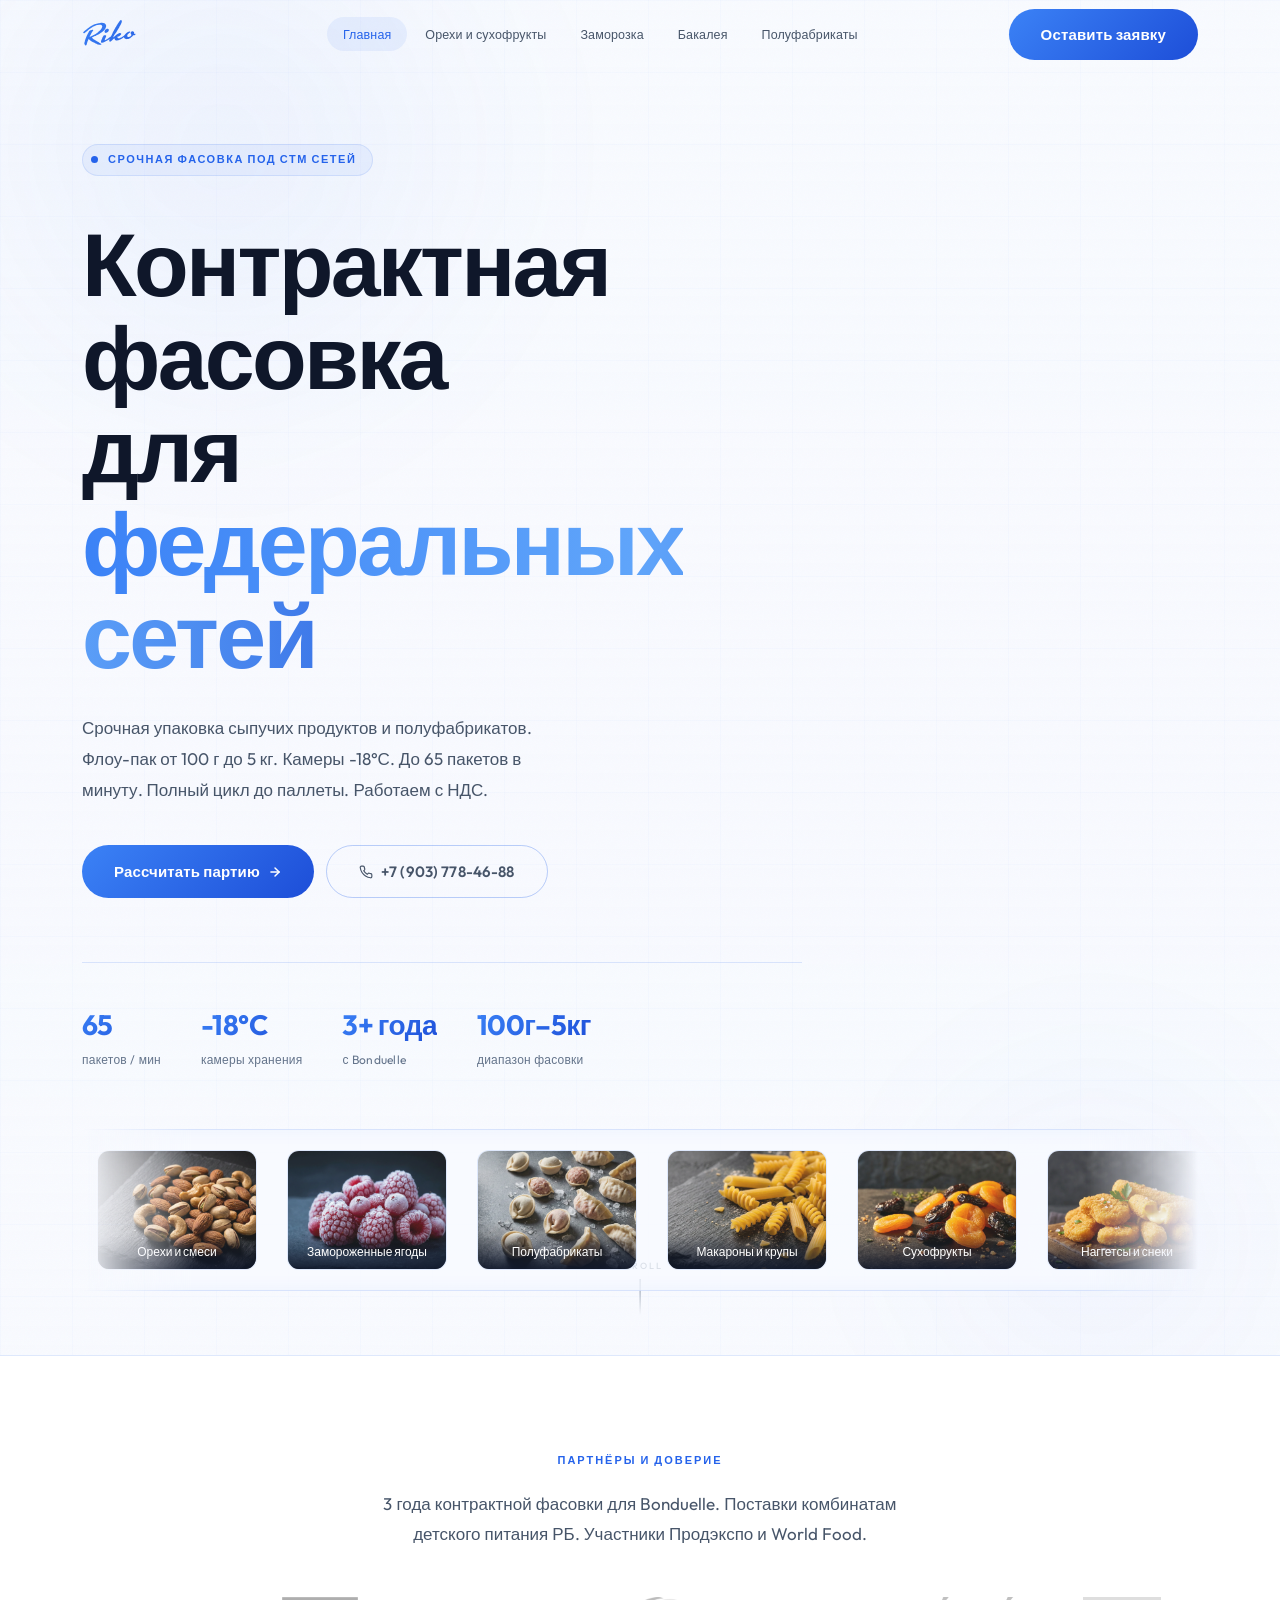
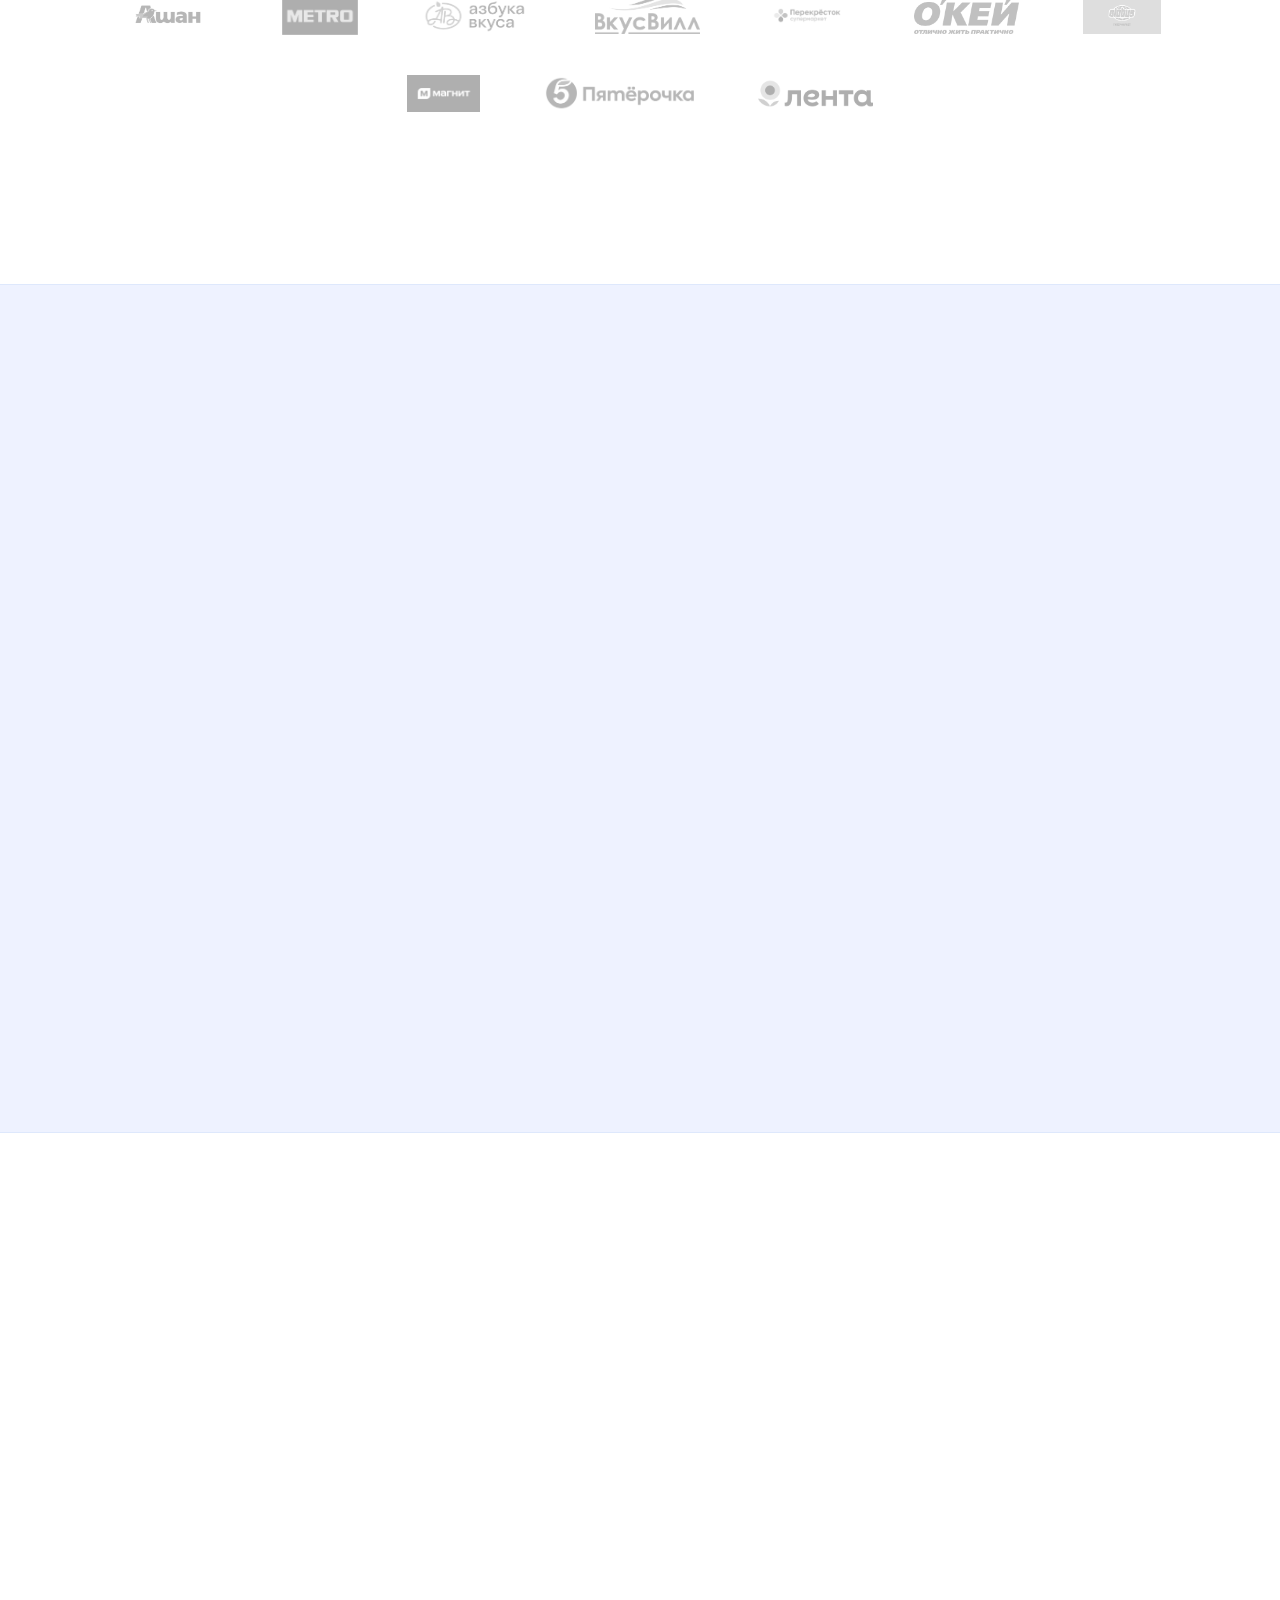
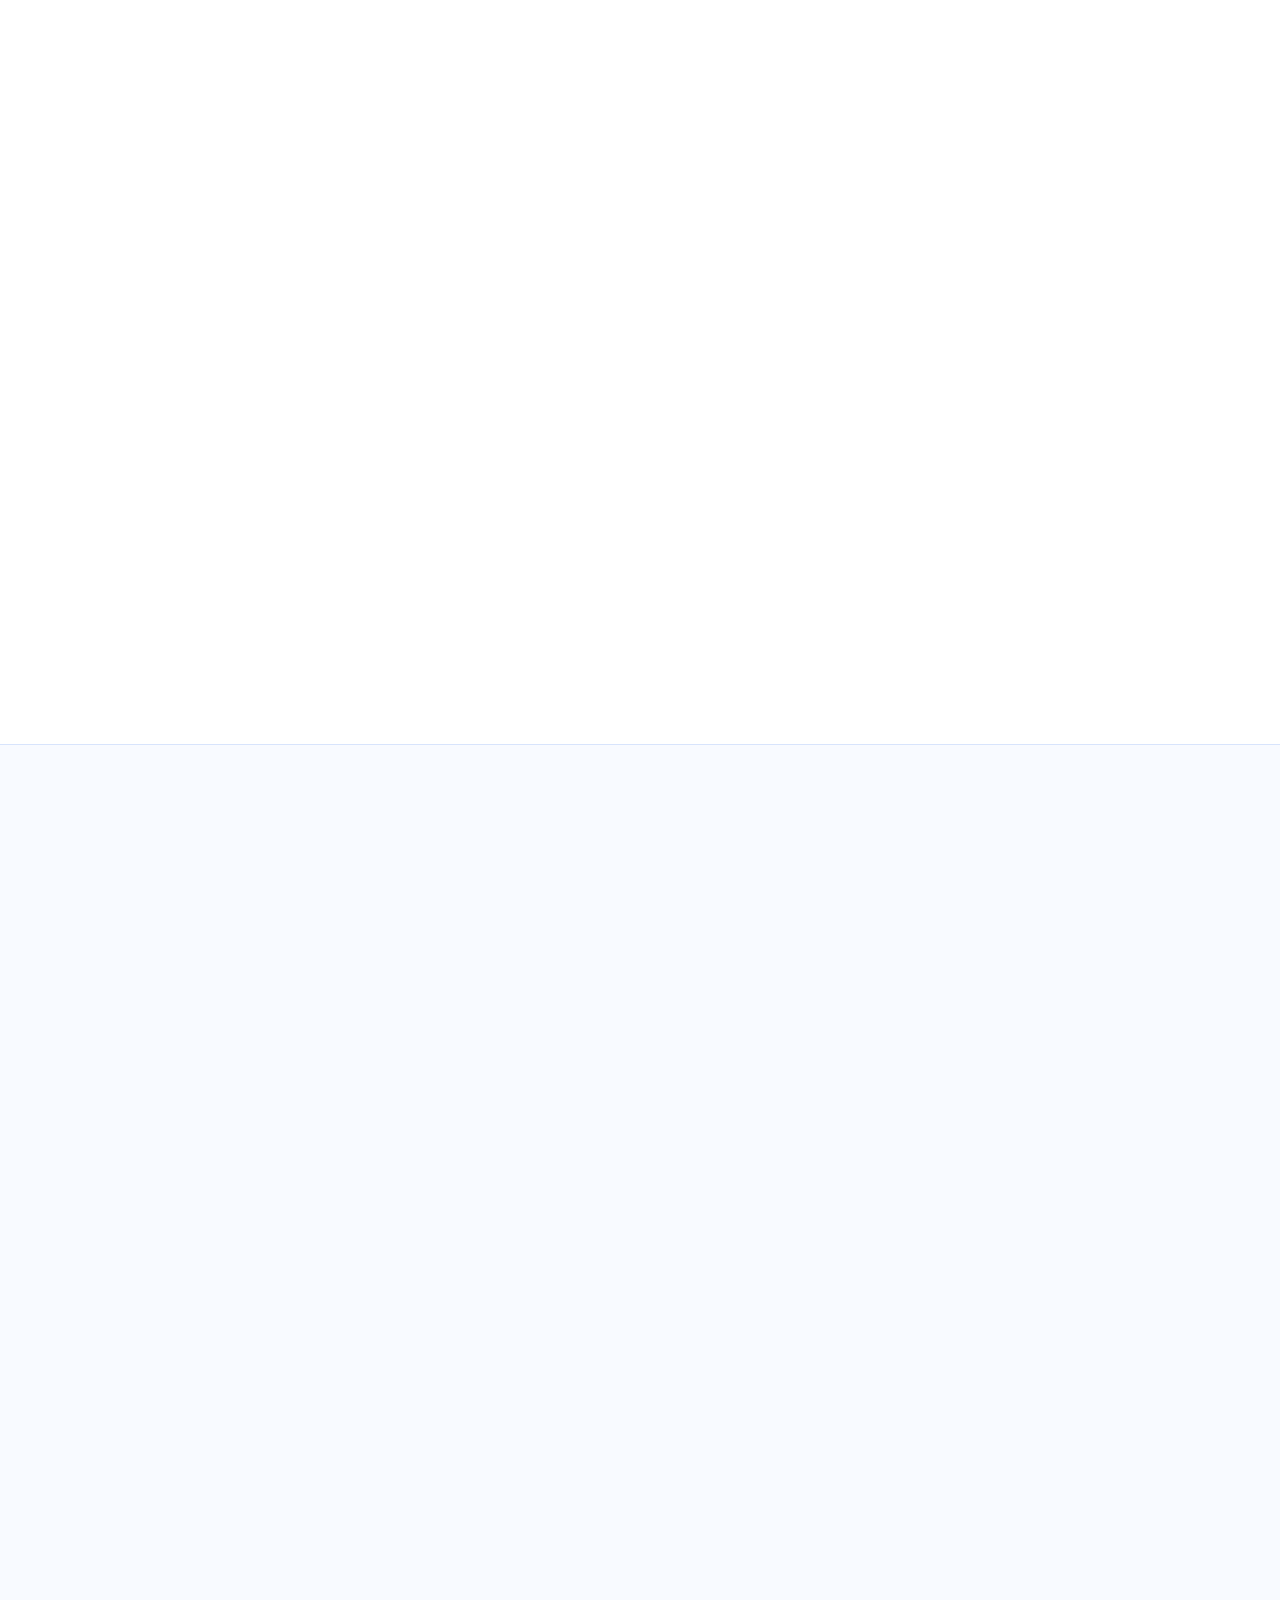
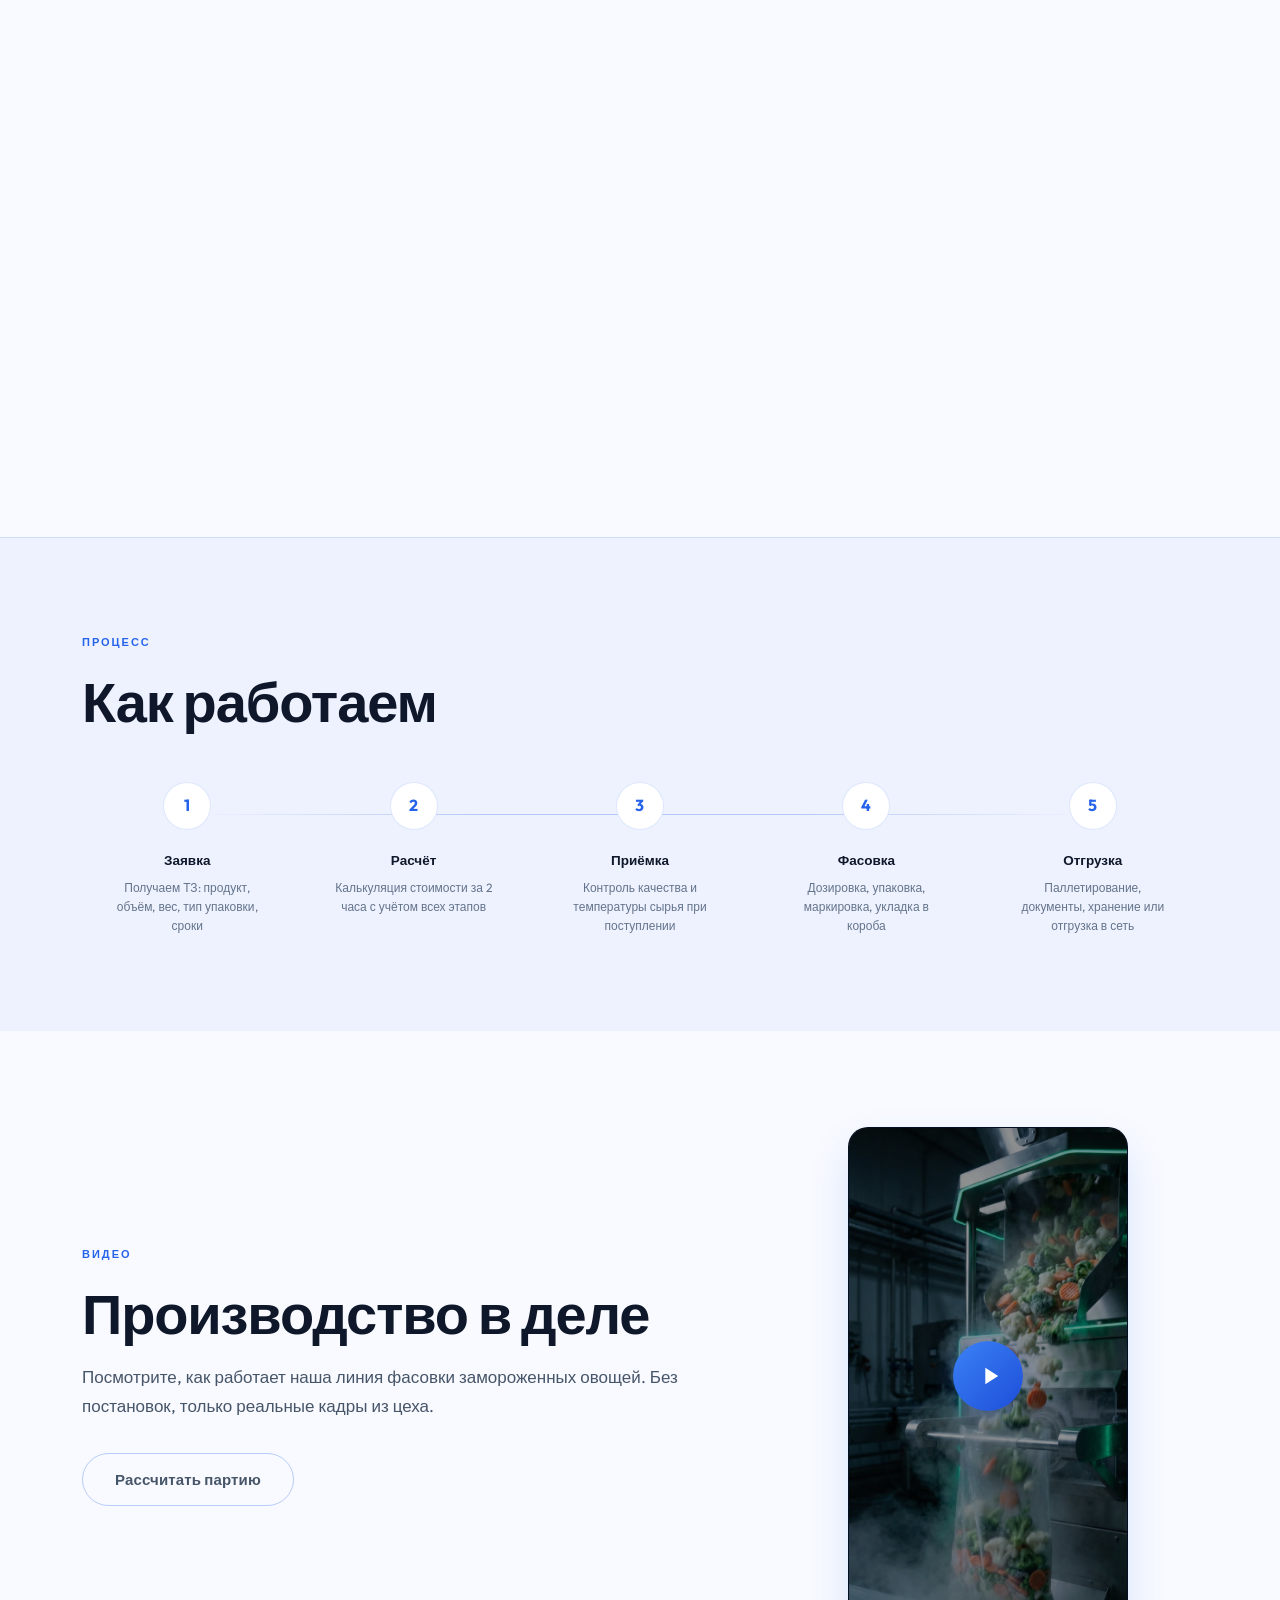
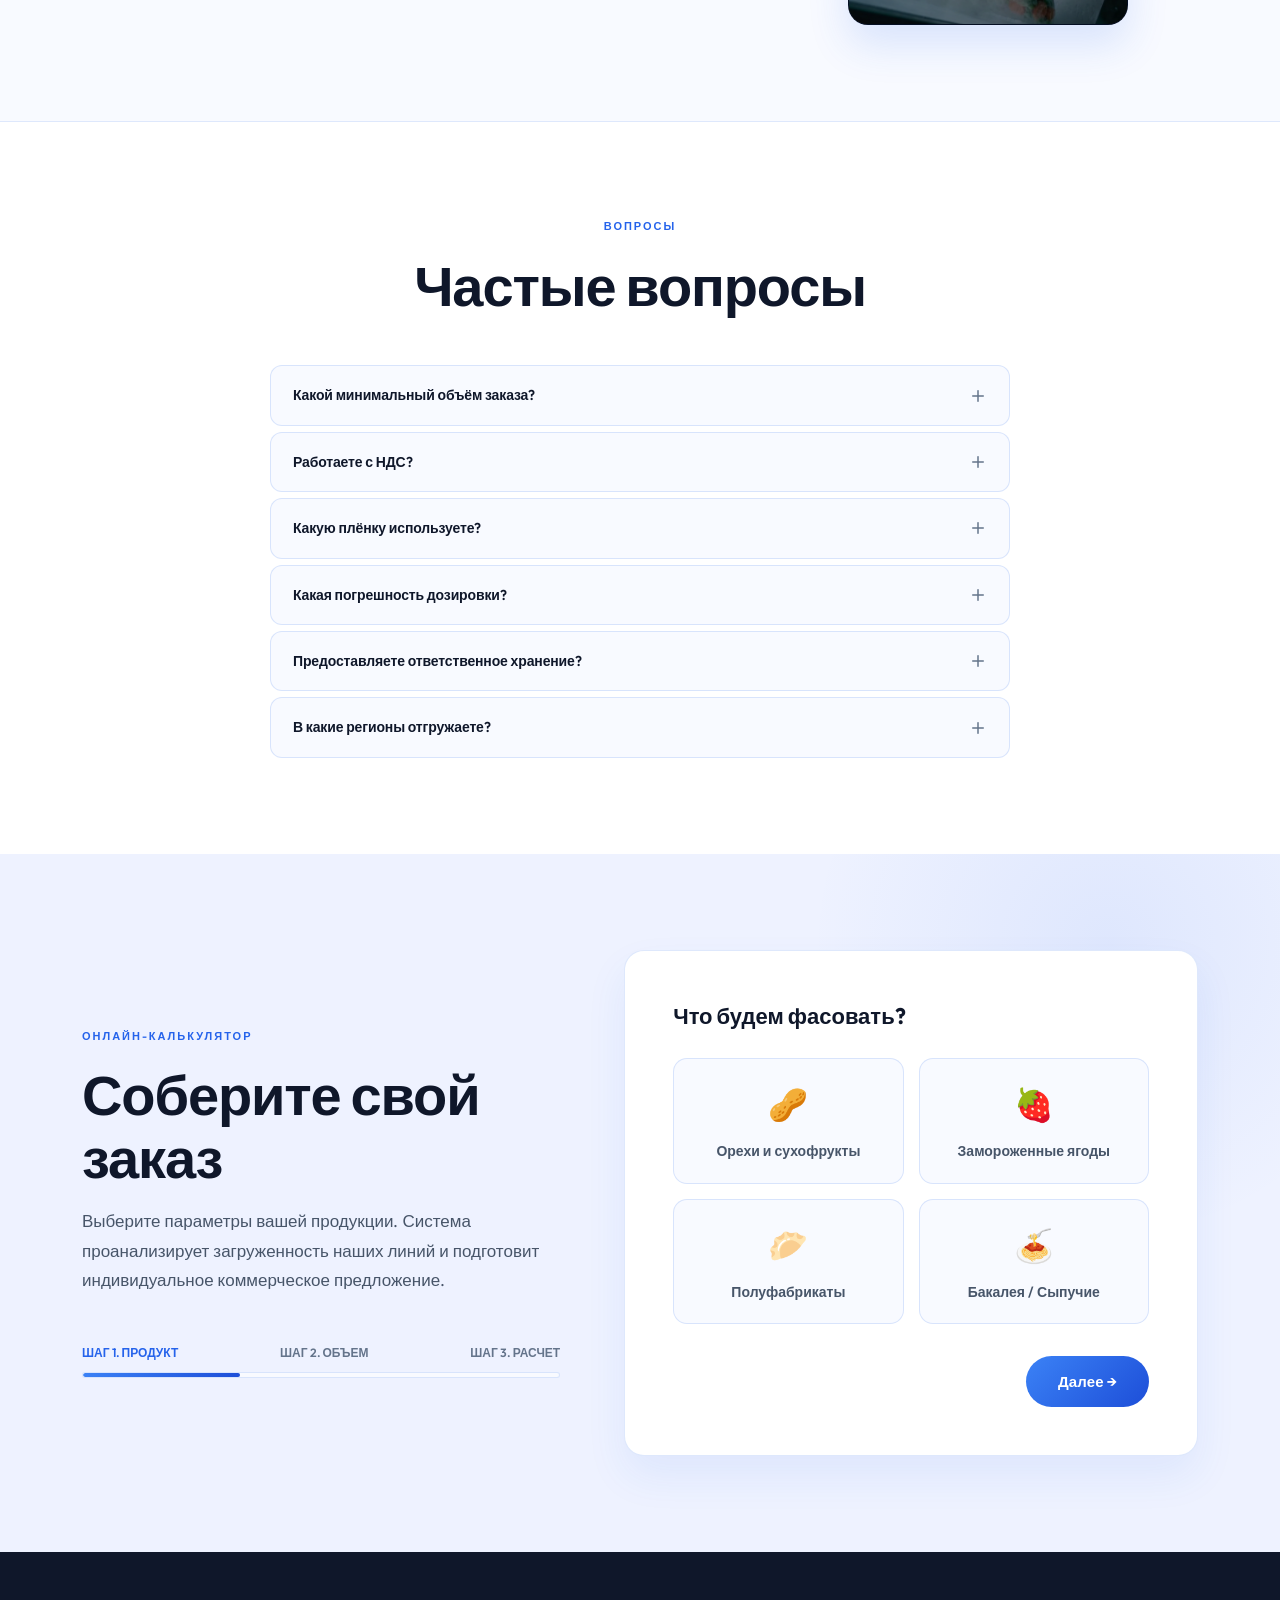
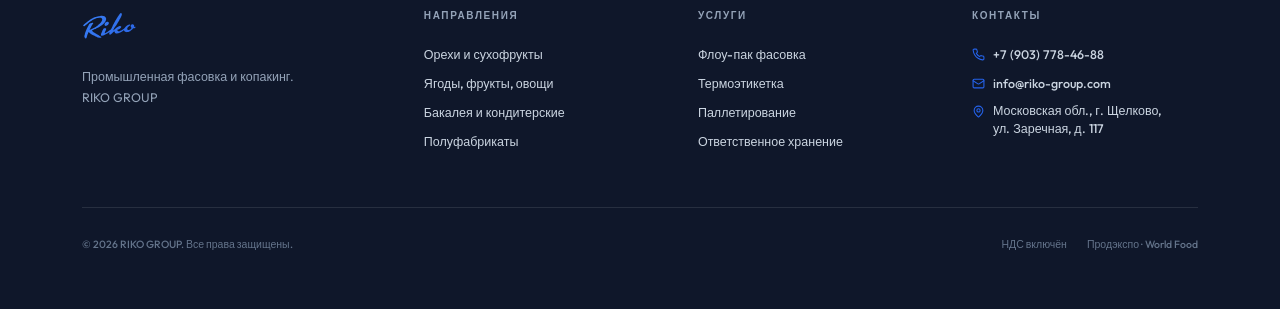
==== commit 8665d57f: "1323" ====
--- a/index.html
+++ b/index.html
@@ -90,7 +90,7 @@
                     <svg viewBox="0 0 24 24" fill="none" stroke="currentColor" stroke-width="2" stroke-linecap="round">
                         <path d="M22 16.92v3a2 2 0 0 1-2.18 2 19.79 19.79 0 0 1-8.63-3.07 19.5 19.5 0 0 1-6-6 19.79 19.79 0 0 1-3.07-8.67A2 2 0 0 1 4.11 2h3a2 2 0 0 1 2 1.72 12.84 12.84 0 0 0 .7 2.81 2 2 0 0 1-.45 2.11L8.09 9.91a16 16 0 0 0 6 6l1.27-1.27a2 2 0 0 1 2.11-.45 12.84 12.84 0 0 0 2.81.7A2 2 0 0 1 22 16.92z"/>
                     </svg>
-                    +7 (495) 108-41-54
+                    +7 (903) 778-46-88
                 </button>
             </div>
 
@@ -490,7 +490,7 @@
                 <div class="footer-links">
                     <div class="contact-row">
                         <svg viewBox="0 0 24 24" fill="none" stroke="currentColor" stroke-width="2" stroke-linecap="round"><path d="M22 16.92v3a2 2 0 0 1-2.18 2 19.79 19.79 0 0 1-8.63-3.07 19.5 19.5 0 0 1-6-6 19.79 19.79 0 0 1-3.07-8.67A2 2 0 0 1 4.11 2h3a2 2 0 0 1 2 1.72 12.84 12.84 0 0 0 .7 2.81 2 2 0 0 1-.45 2.11L8.09 9.91a16 16 0 0 0 6 6l1.27-1.27a2 2 0 0 1 2.11-.45 12.84 12.84 0 0 0 2.81.7A2 2 0 0 1 22 16.92z"/></svg>
-                        <a href="tel:+74951084154">+7 (495) 108-41-54</a>
+                        <a href="tel:+74951084154">+7 (903) 778-46-88</a>
                     </div>
                     <div class="contact-row">
                         <svg viewBox="0 0 24 24" fill="none" stroke="currentColor" stroke-width="2" stroke-linecap="round"><rect width="20" height="16" x="2" y="4" rx="2"/><path d="m22 7-8.97 5.7a1.94 1.94 0 0 1-2.06 0L2 7"/></svg>
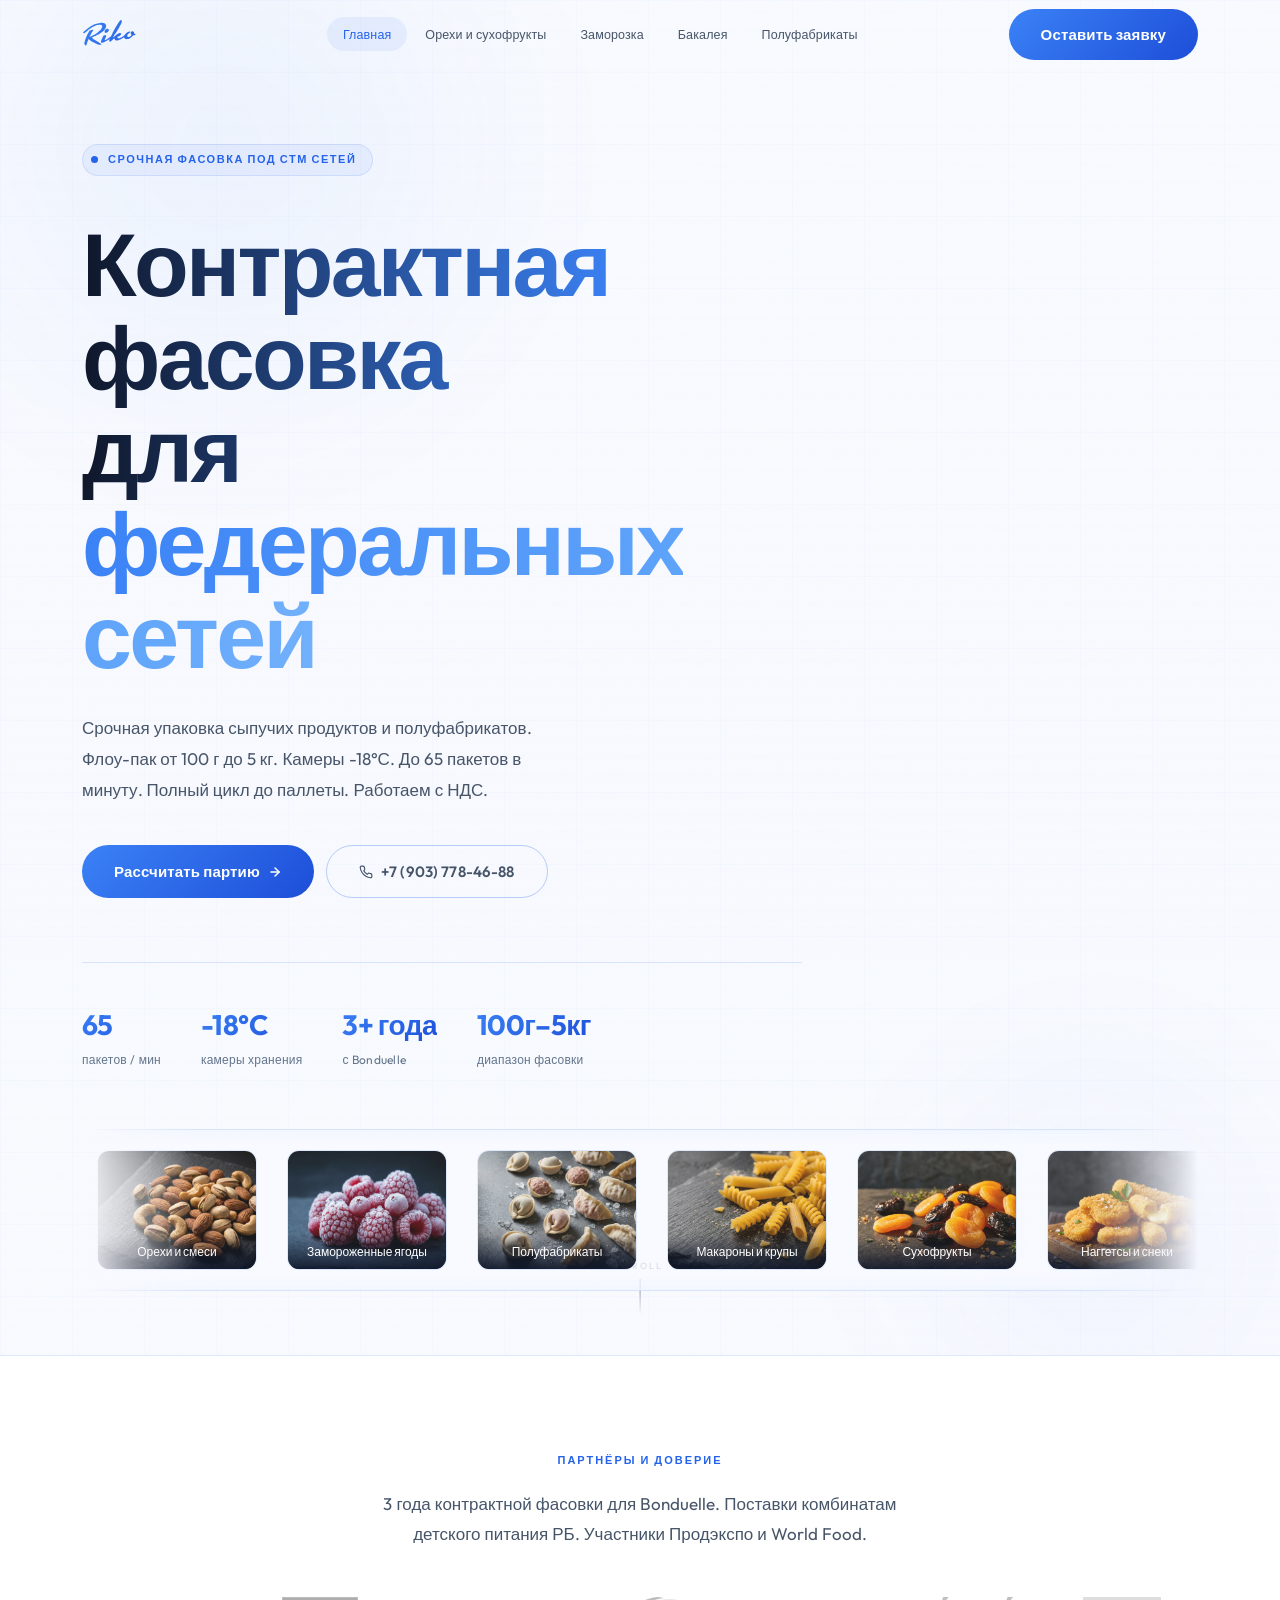
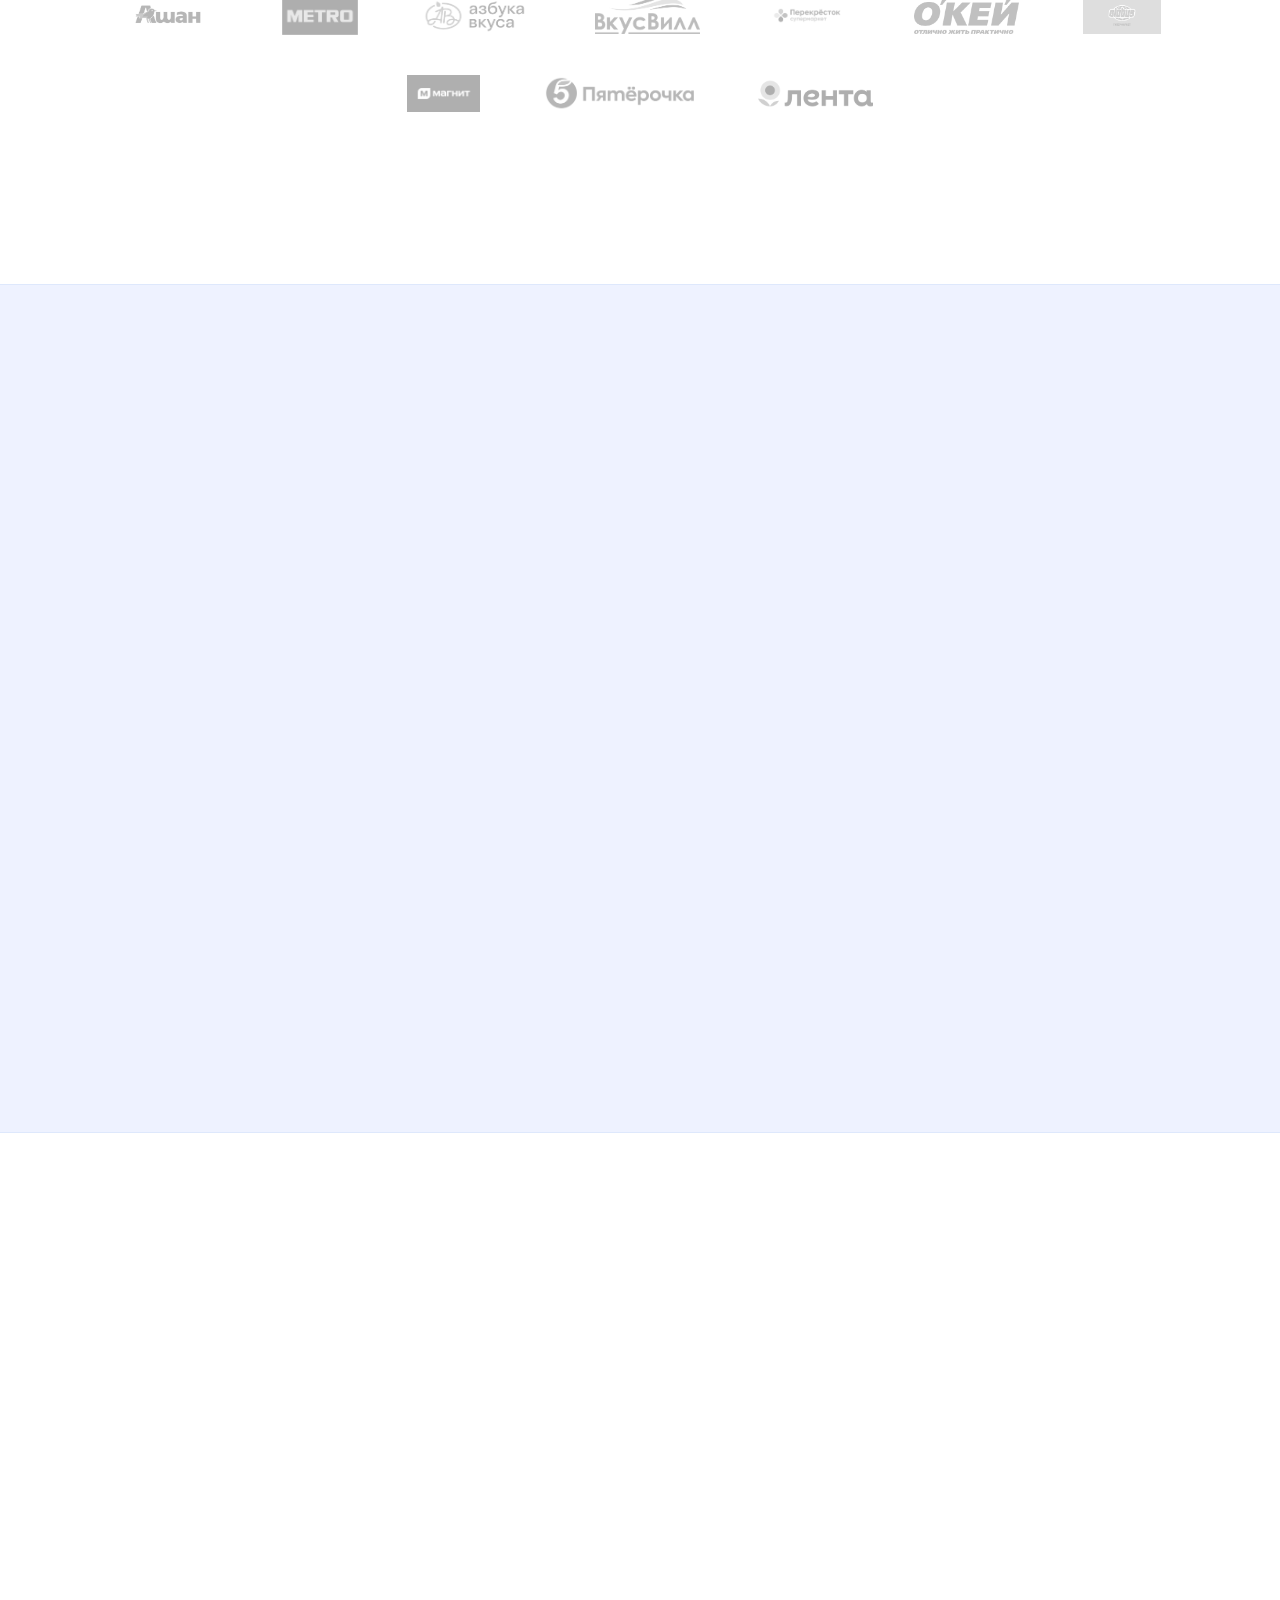
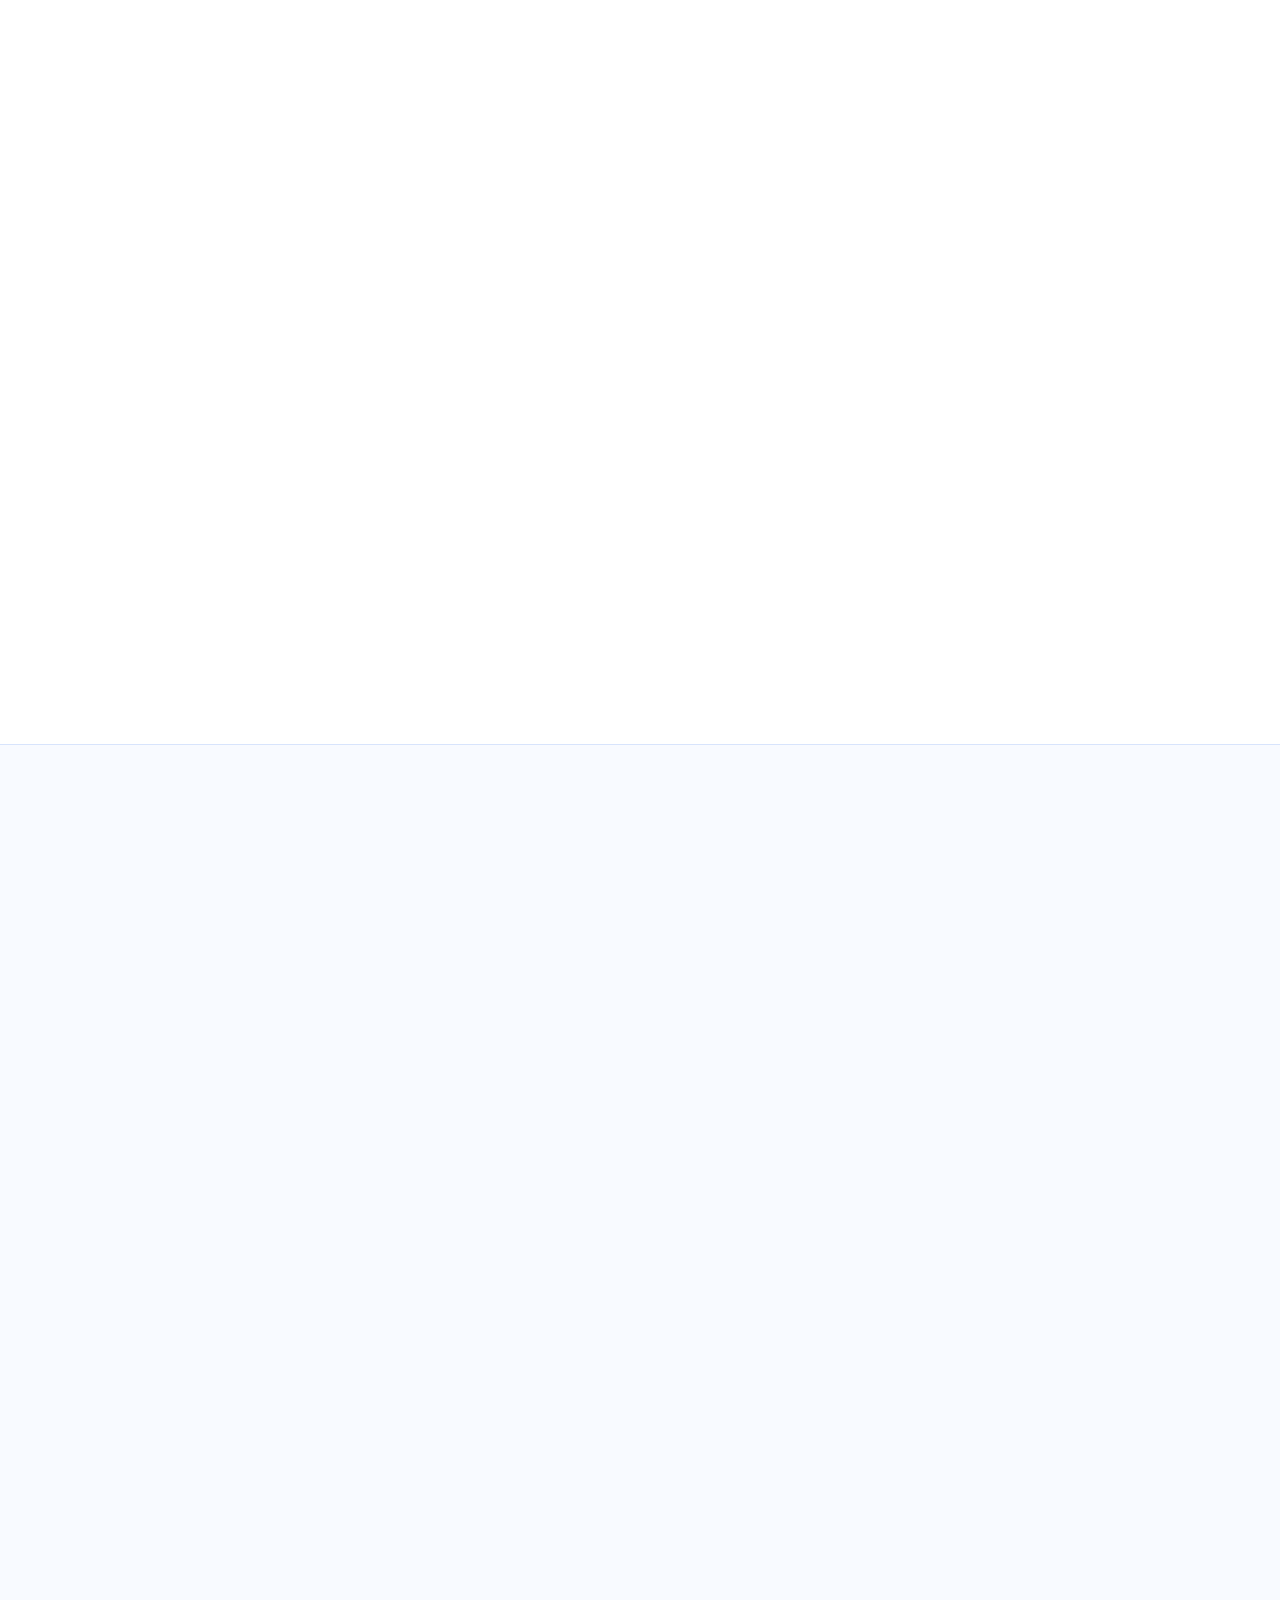
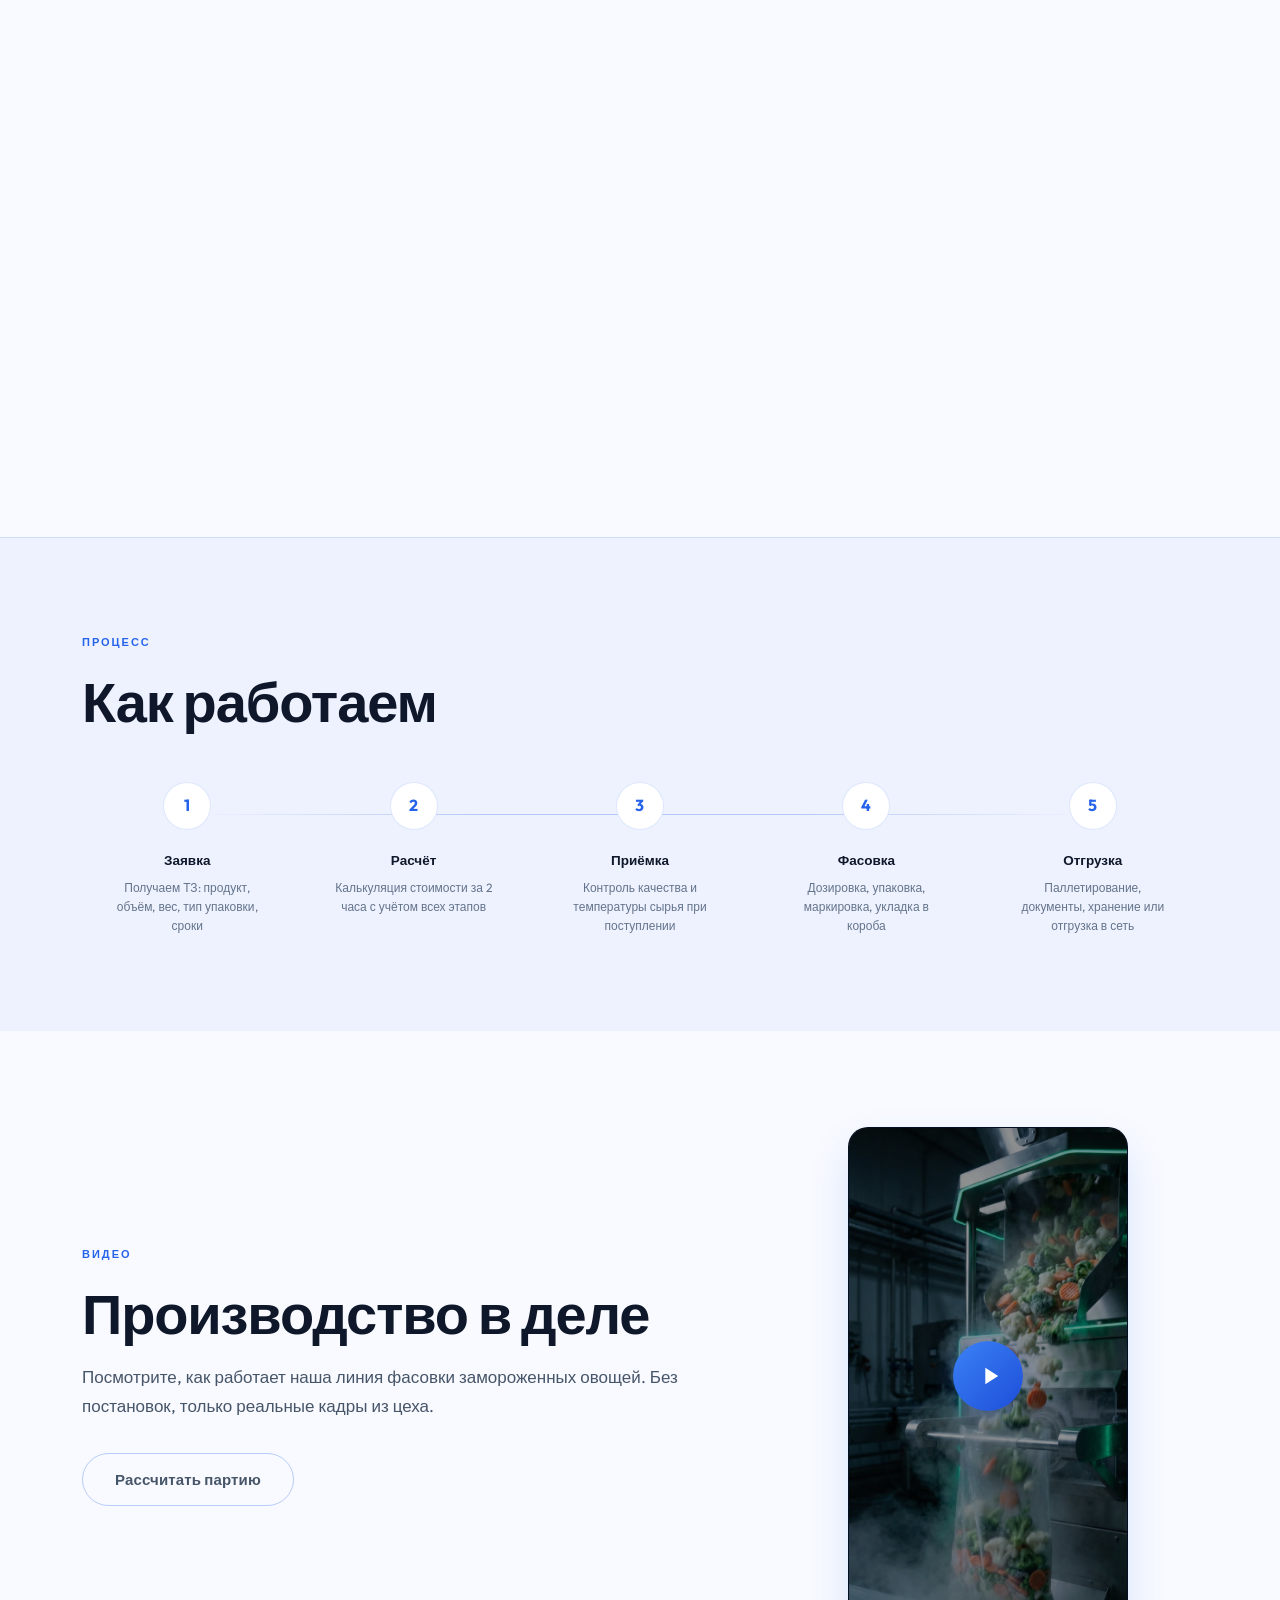
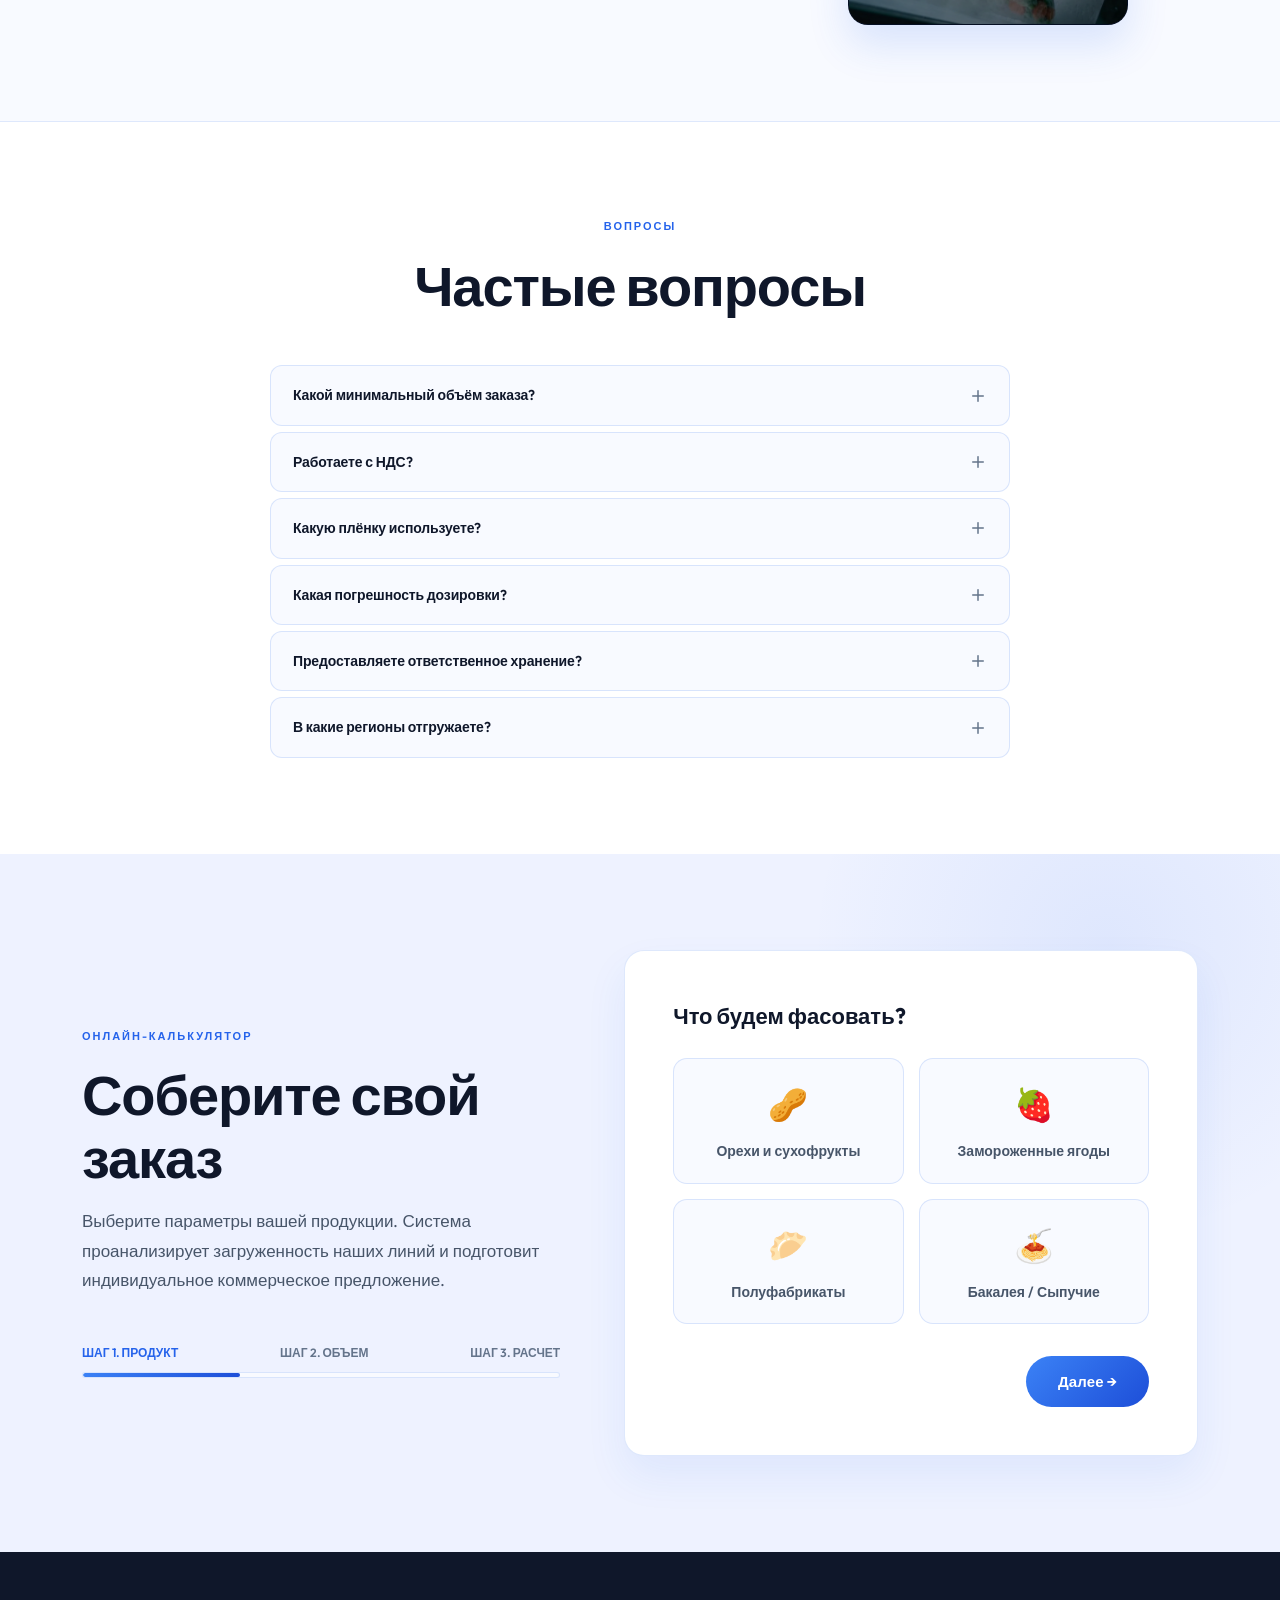
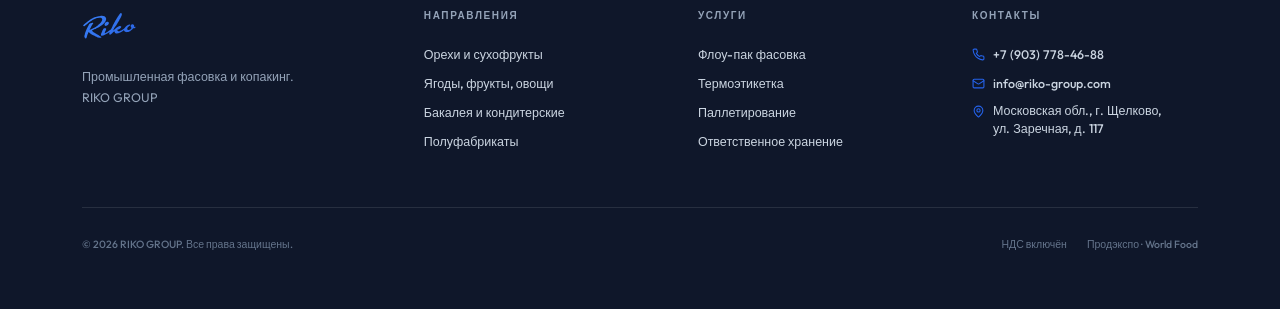
==== commit 3b1f1634: "123" ====
--- a/index.html
+++ b/index.html
@@ -511,6 +511,7 @@
             </div>
         </div>
     </div>
+
 </footer>
 
 <script src="js/main.js"></script>
--- a/css/styles.css
+++ b/css/styles.css
@@ -129,6 +129,12 @@
     100% { background-position:  200% 0; }
 }
 
+@keyframes shimmerHero {
+    0%   { background-position: 0% 50%; }
+    50%  { background-position: 100% 50%; }
+    100% { background-position: 0% 50%; }
+}
+
 @keyframes float {
     0%, 100% { transform: translateY(0); }
     50%      { transform: translateY(-8px); }
@@ -479,22 +485,43 @@
 }
 
 .hero h1 {
-    font-size: clamp(2.8rem, 7vw, 6.2rem);
     font-weight: 800;
     line-height: 1.04;
     letter-spacing: -0.03em;
     margin-bottom: 2rem;
     animation: heroFade 1s var(--ease) 0.25s both;
-}
-
-/* Новый shimmer-градиент для акцентов в заголовке */
-.hero h1 .hl {
-    color: transparent;
-    background: linear-gradient(to right, #3b82f6, #60a5fa, #1d4ed8, #3b82f6);
-    background-size: 200% auto;
+
+    /* Переливающийся градиент для всех hero заголовков */
+    background: linear-gradient(
+        90deg,
+        #0f172a 0%,
+        #3b82f6 25%,
+        #60a5fa 50%,
+        #3b82f6 75%,
+        #0f172a 100%
+    );
+    background-size: 300% 100%;
     -webkit-background-clip: text;
     background-clip: text;
-    animation: shimmer 3s linear infinite;
+    -webkit-text-fill-color: transparent;
+    animation: heroFade 1s var(--ease) 0.25s both, shimmerHero 6s ease-in-out infinite;
+}
+
+/* Усиленный shimmer-градиент для акцентов в заголовке */
+.hero h1 .hl {
+    background: linear-gradient(
+        90deg,
+        #3b82f6 0%,
+        #60a5fa 25%,
+        #93c5fd 50%,
+        #60a5fa 75%,
+        #3b82f6 100%
+    );
+    background-size: 300% 100%;
+    -webkit-background-clip: text;
+    background-clip: text;
+    -webkit-text-fill-color: transparent;
+    animation: shimmerHero 4s ease-in-out infinite;
     position: relative;
 }
 
@@ -1358,8 +1385,26 @@
         padding: 14px 24px;
     }
 
-    .nav-right .btn span { display: none; }
-    .nav-right .btn      { padding: 10px 12px; }
+    /* Полностью скрываем кнопку "Оставить заявку" в nav-right на мобильных */
+    .nav-right .btn {
+        display: none;
+    }
+
+    /* Адаптация карусели для маленьких экранов */
+    .carousel-slide {
+        flex: 0 0 90%;
+    }
+
+    /* Адаптация tech-pill для страниц категорий */
+    .tech-pill {
+        padding: 16px !important;
+    }
+    .tech-pill h4 {
+        font-size: 14px !important;
+    }
+    .tech-pill p {
+        font-size: 12px !important;
+    }
 }
 
 /* endregion */
@@ -1471,20 +1516,6 @@
     }
 }
 
-@media (max-width: 768px) {
-    .hero-conveyor-wrapper {
-        margin-top: 40px;
-        padding: 15px 0;
-    }
-    .conveyor-item {
-        width: 120px;
-        height: 90px;
-        margin: 0 10px;
-    }
-    .conveyor-item span {
-        font-size: 10px;
-    }
-}
 /* ====================================================================
    КАРУСЕЛЬ ПРОИЗВОДСТВА
    ==================================================================== */
@@ -1578,6 +1609,25 @@
     .carousel-container {
         margin: 0 -1.25rem;
         padding: 0 1.25rem;
+    }
+
+    /* Адаптация конвейера для планшетов */
+    .hero-conveyor-wrapper {
+        margin-top: 40px;
+        padding: 15px 0;
+    }
+    .conveyor-item {
+        width: 120px;
+        height: 90px;
+        margin: 0 10px;
+    }
+    .conveyor-item span {
+        font-size: 10px;
+    }
+
+    /* Адаптация tech-details для планшетов */
+    .tech-details {
+        grid-template-columns: 1fr !important;
     }
 }
 
@@ -1948,7 +1998,7 @@
         min-height: auto !important;
     }
     .calc-grid {
-        grid-template-columns: 1fr 1fr !important;
+        grid-template-columns: 1fr !important;
         gap: 10px !important;
     }
     .calc-card {
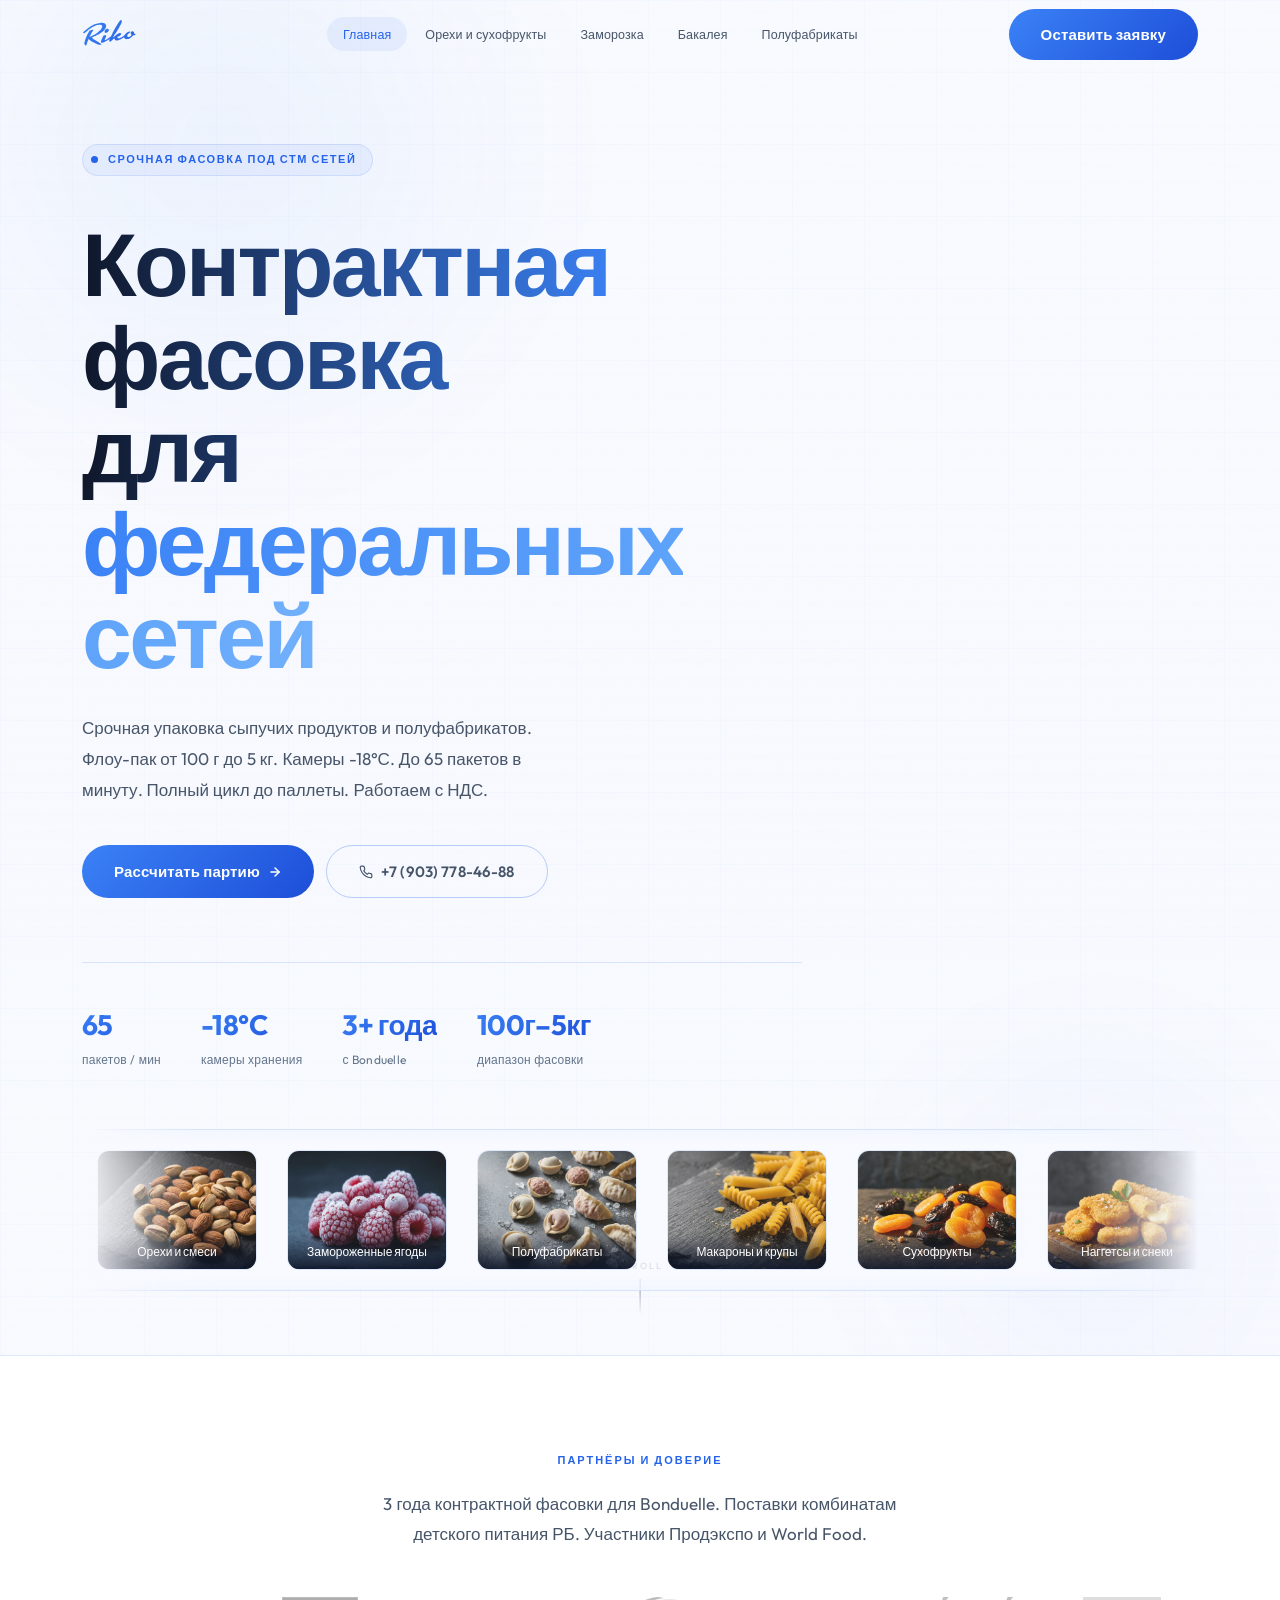
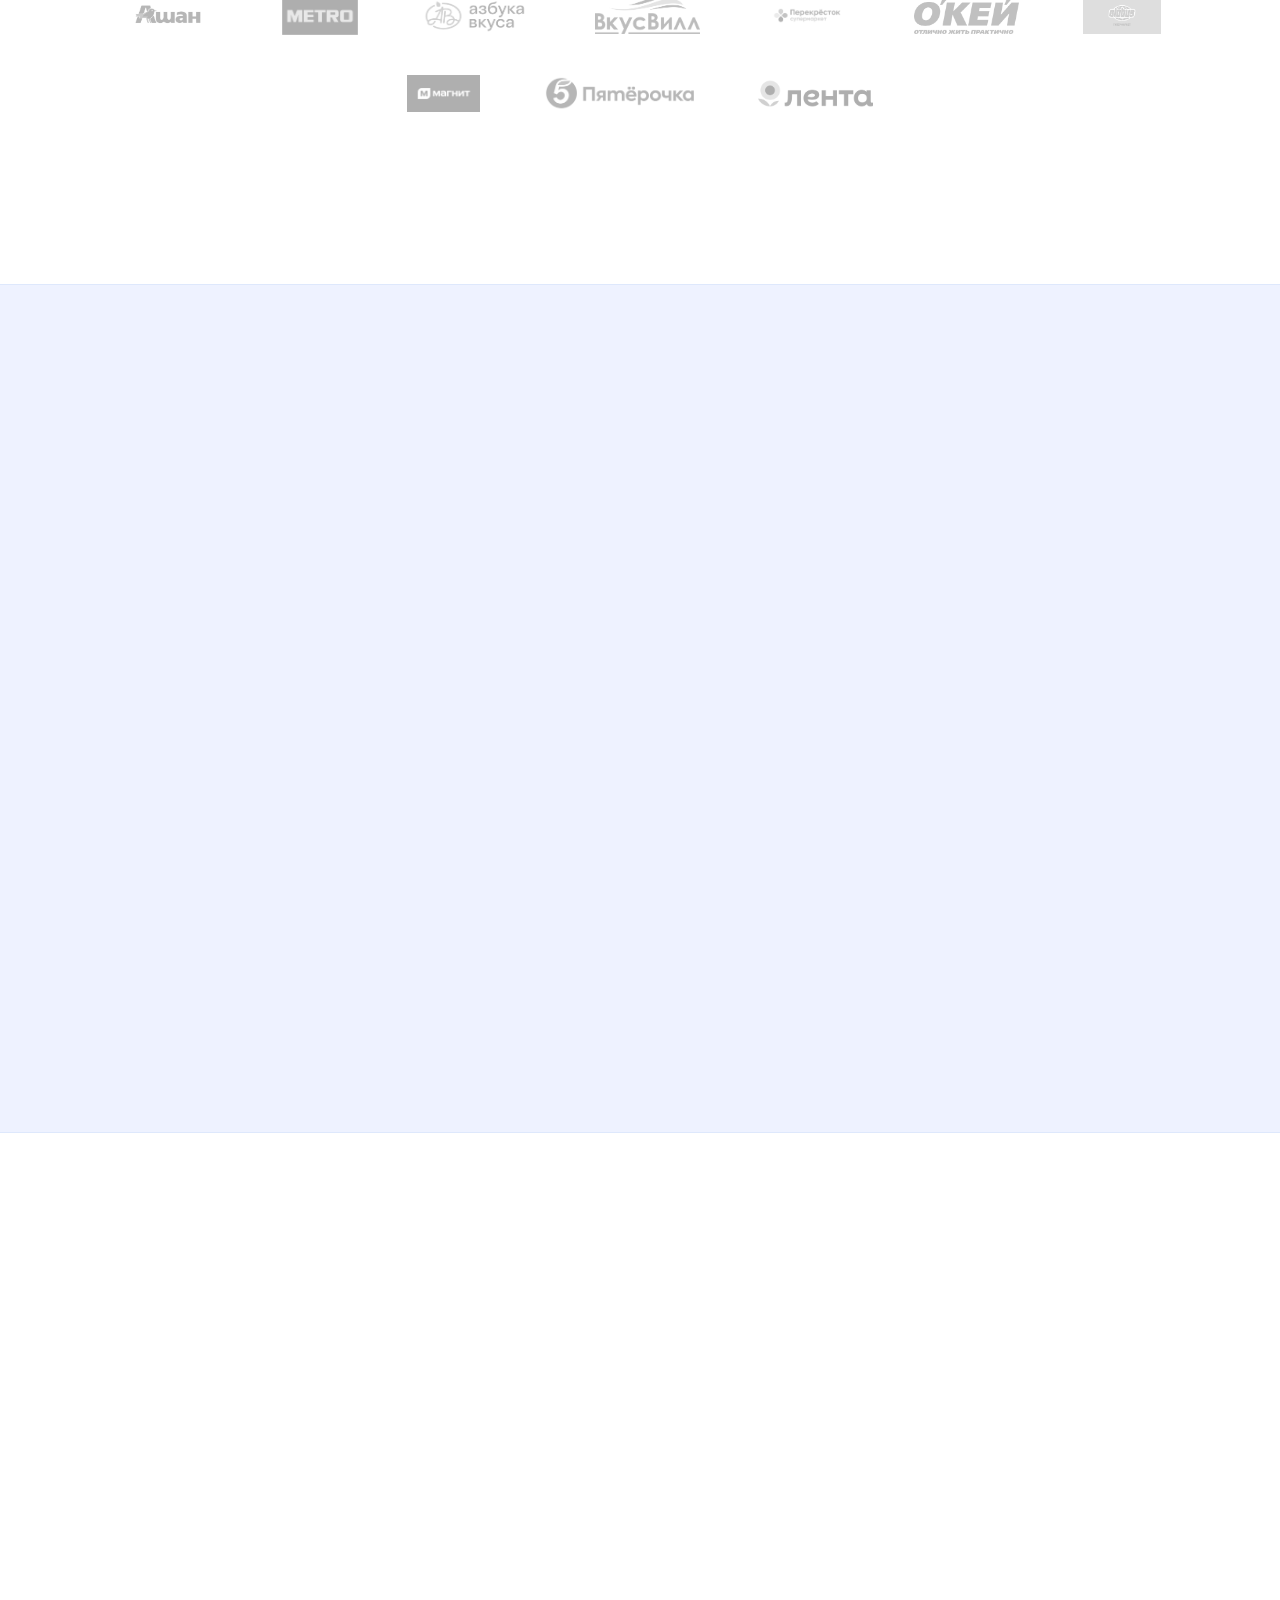
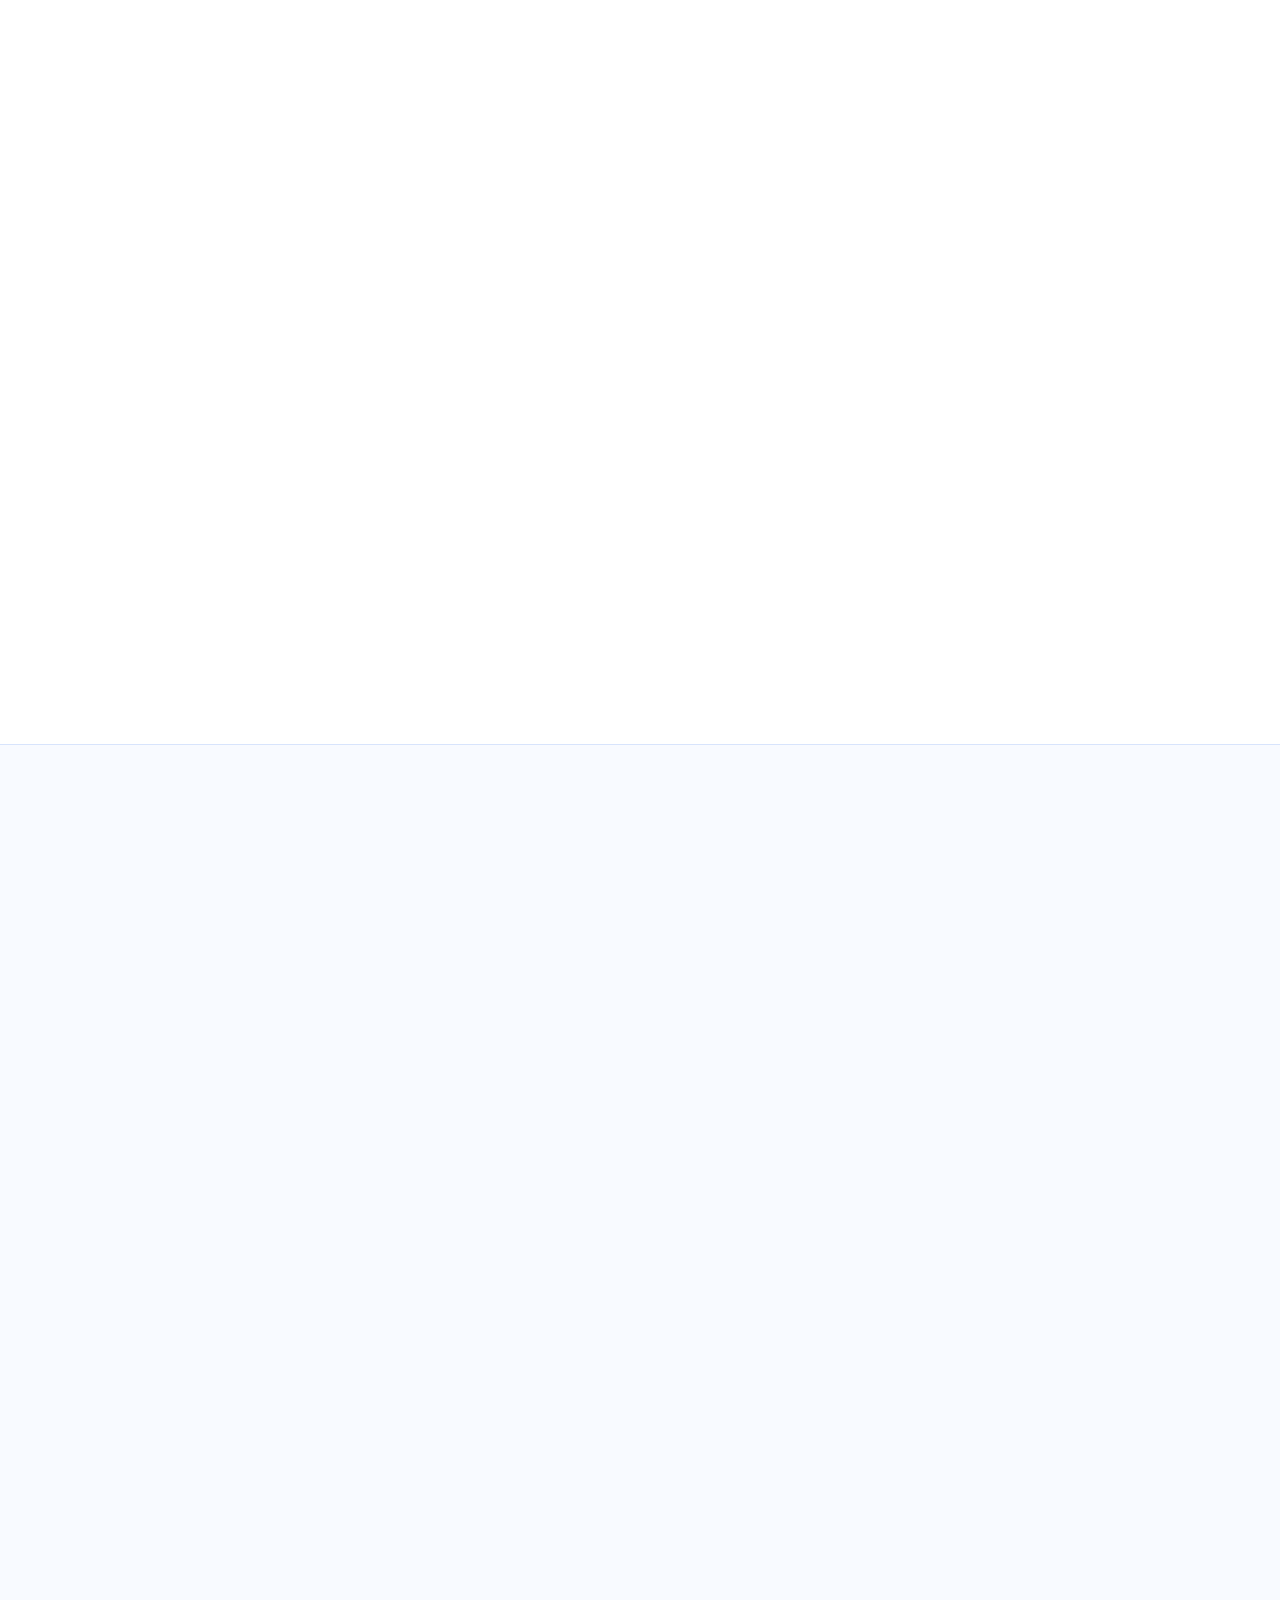
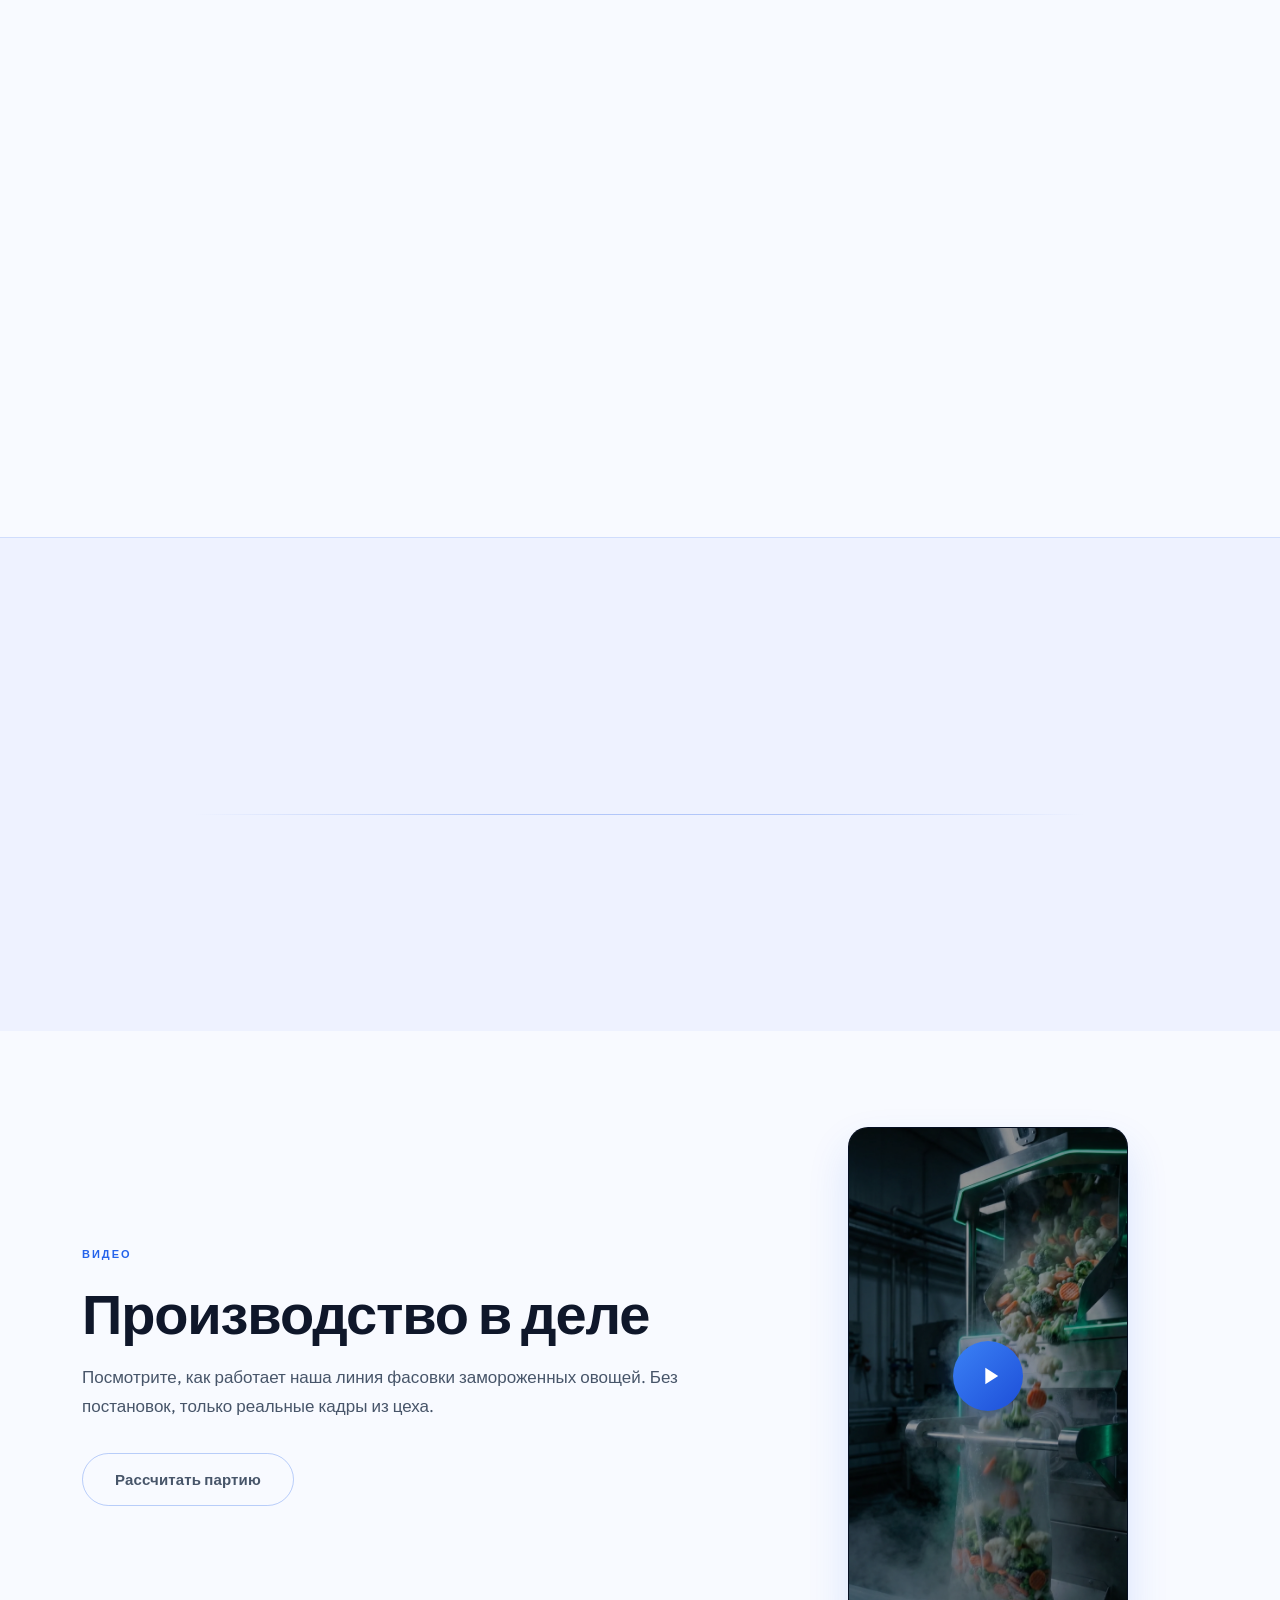
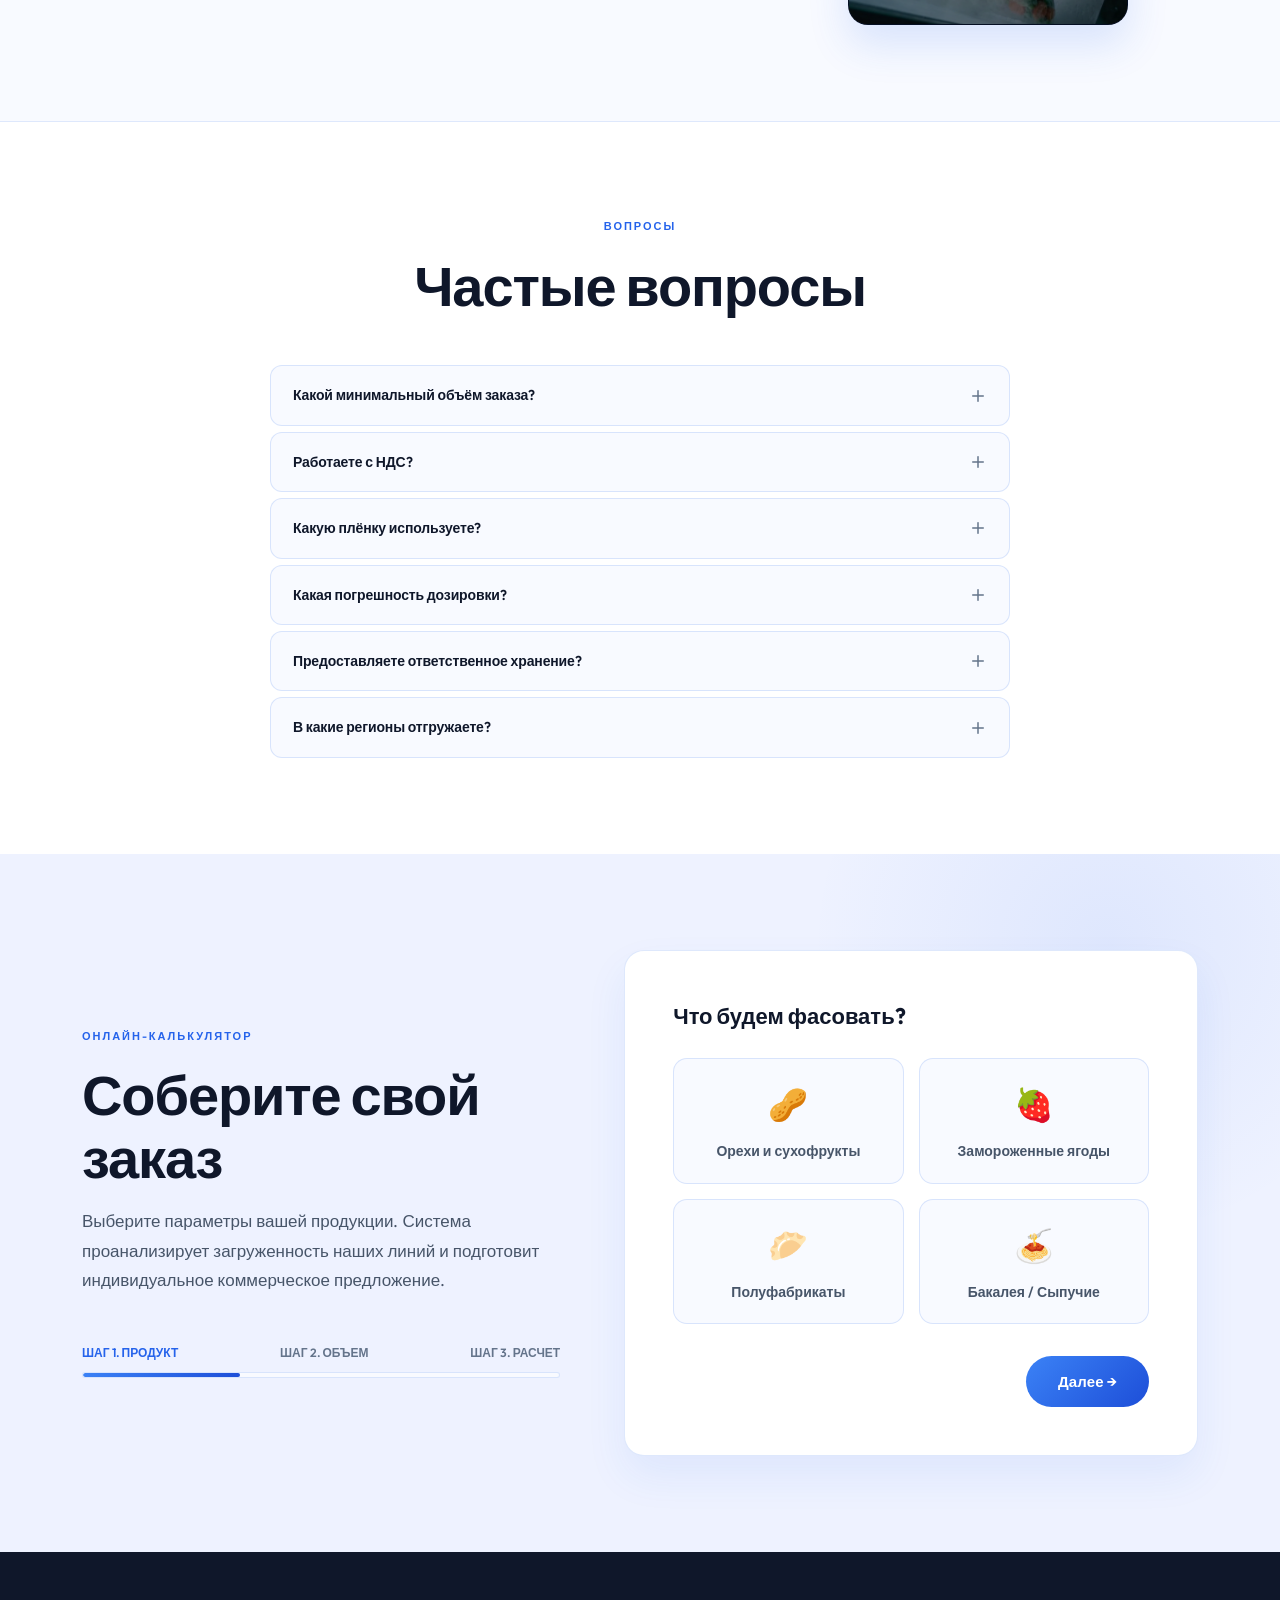
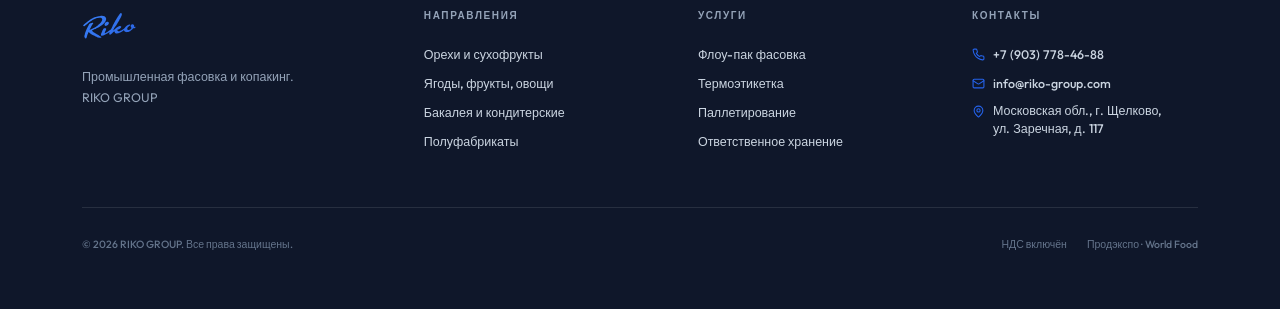
==== commit b14a9e58: "Add favicon to all pages 🤖 Generated with [Claude Code](https://claude.com/claude-code)  Co-Authored" ====
--- a/index.html
+++ b/index.html
@@ -6,6 +6,7 @@
     <meta name="description" content="RIKO — контрактная промышленная фасовка и копакинг для федеральных сетей. Флоу-пак, камеры -18°С, полный цикл.">
 
     <title>RIKO — Промышленная фасовка и копакинг</title>
+    <link rel="icon" type="image/svg+xml" href="img/rikologo.svg">
 
     <link rel="preconnect" href="https://fonts.googleapis.com">
     <link rel="preconnect" href="https://fonts.gstatic.com" crossorigin>
